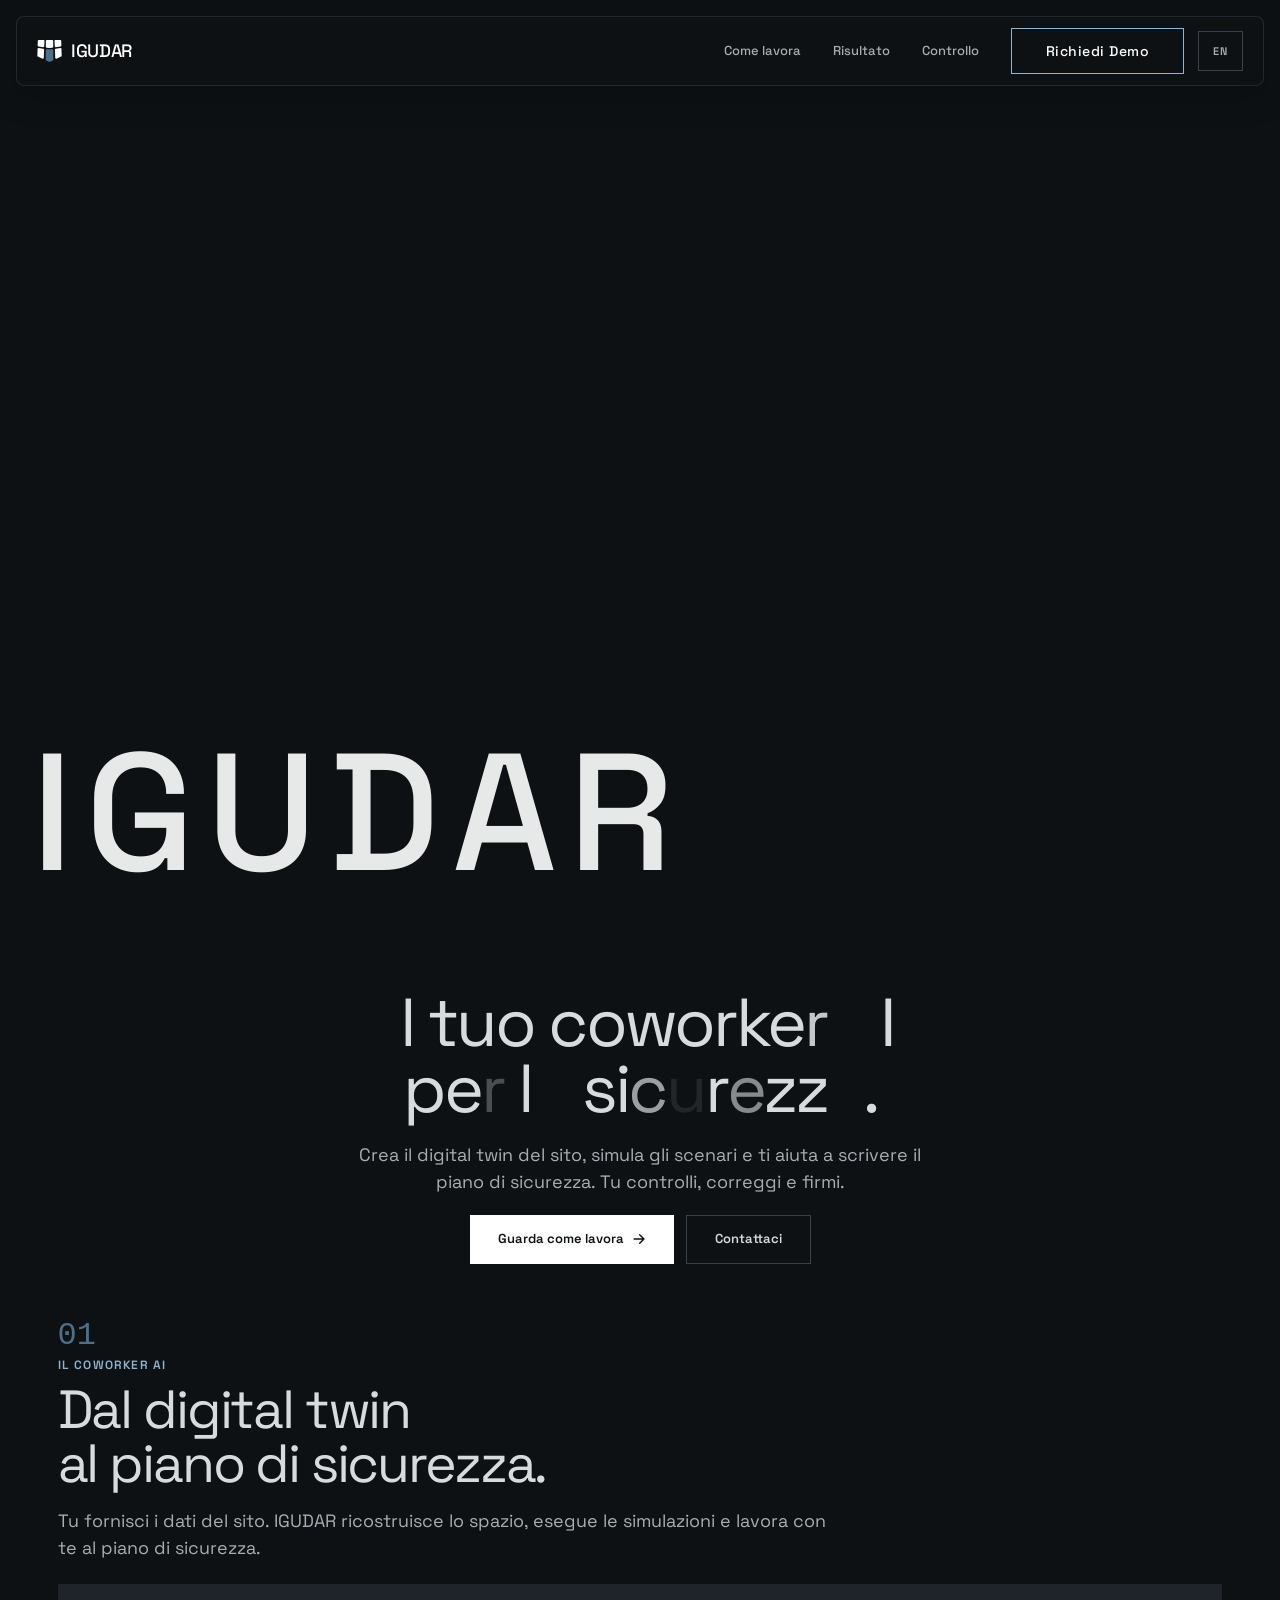
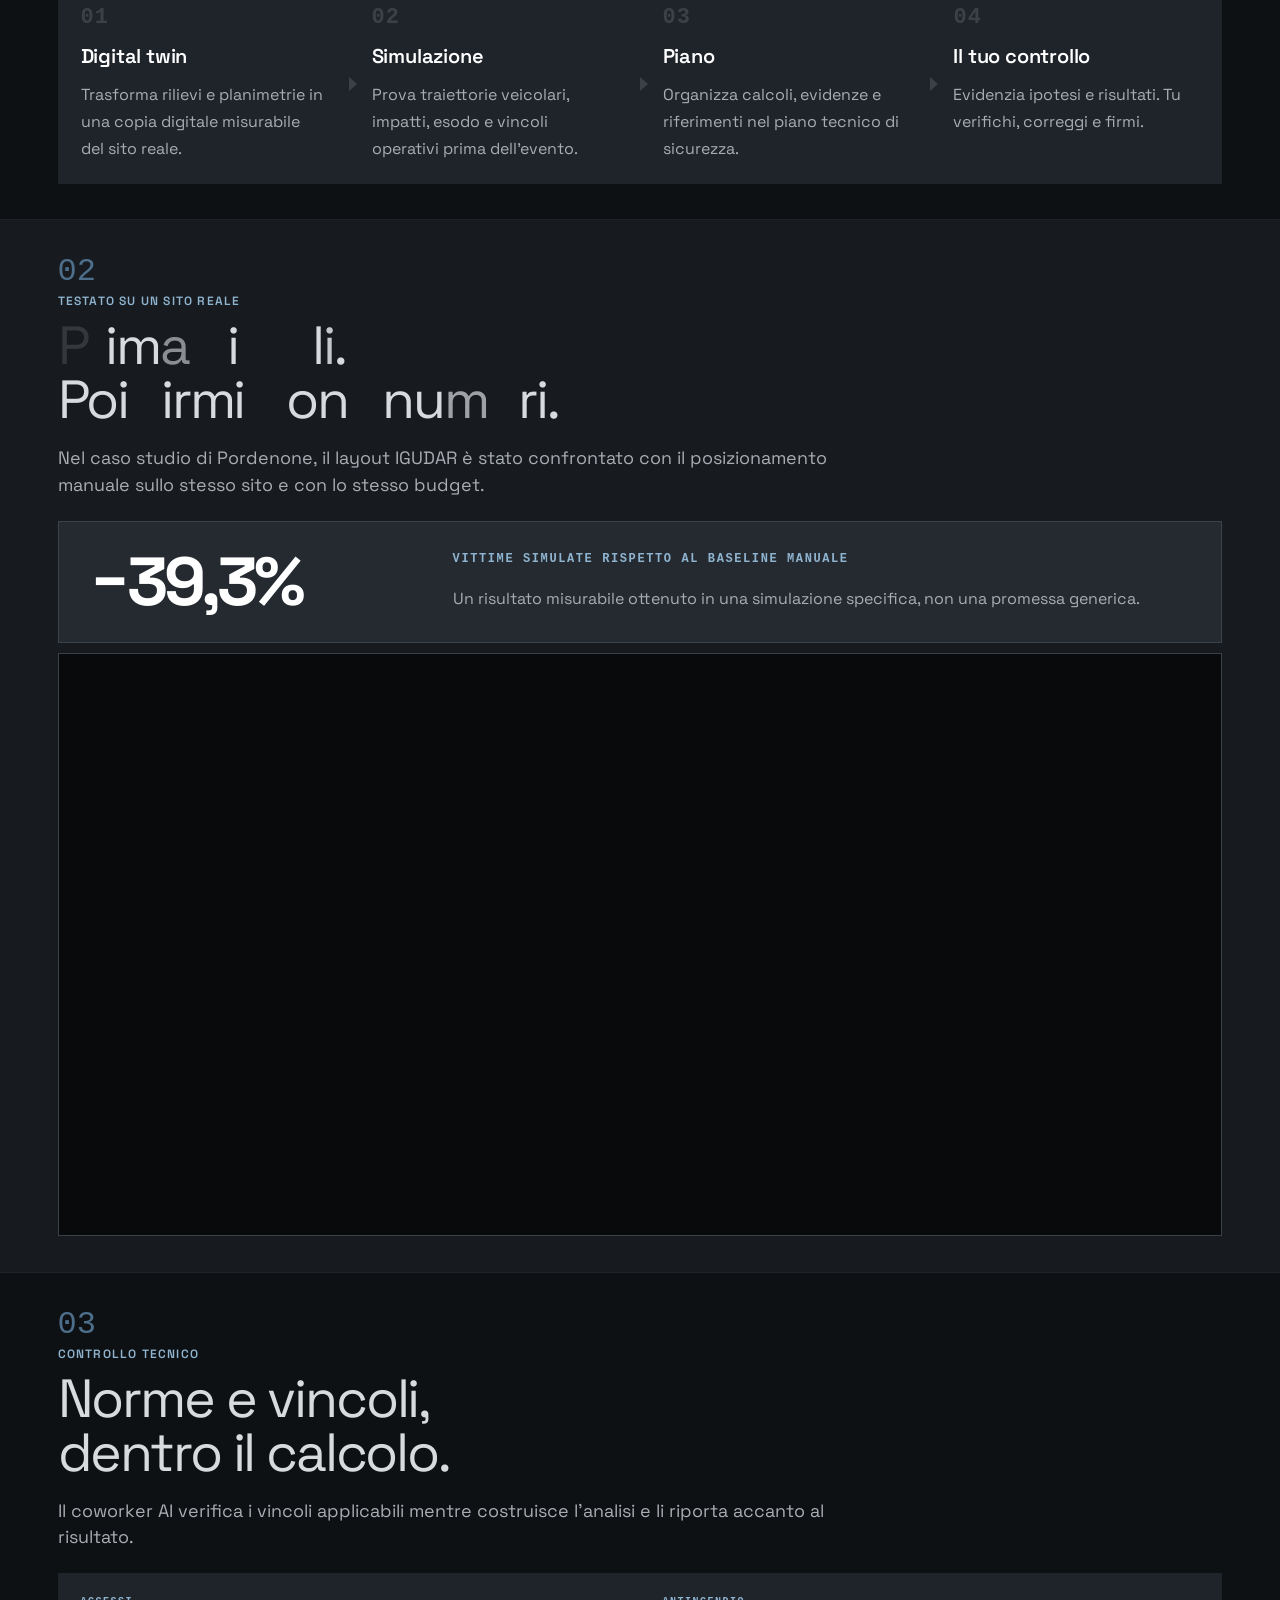
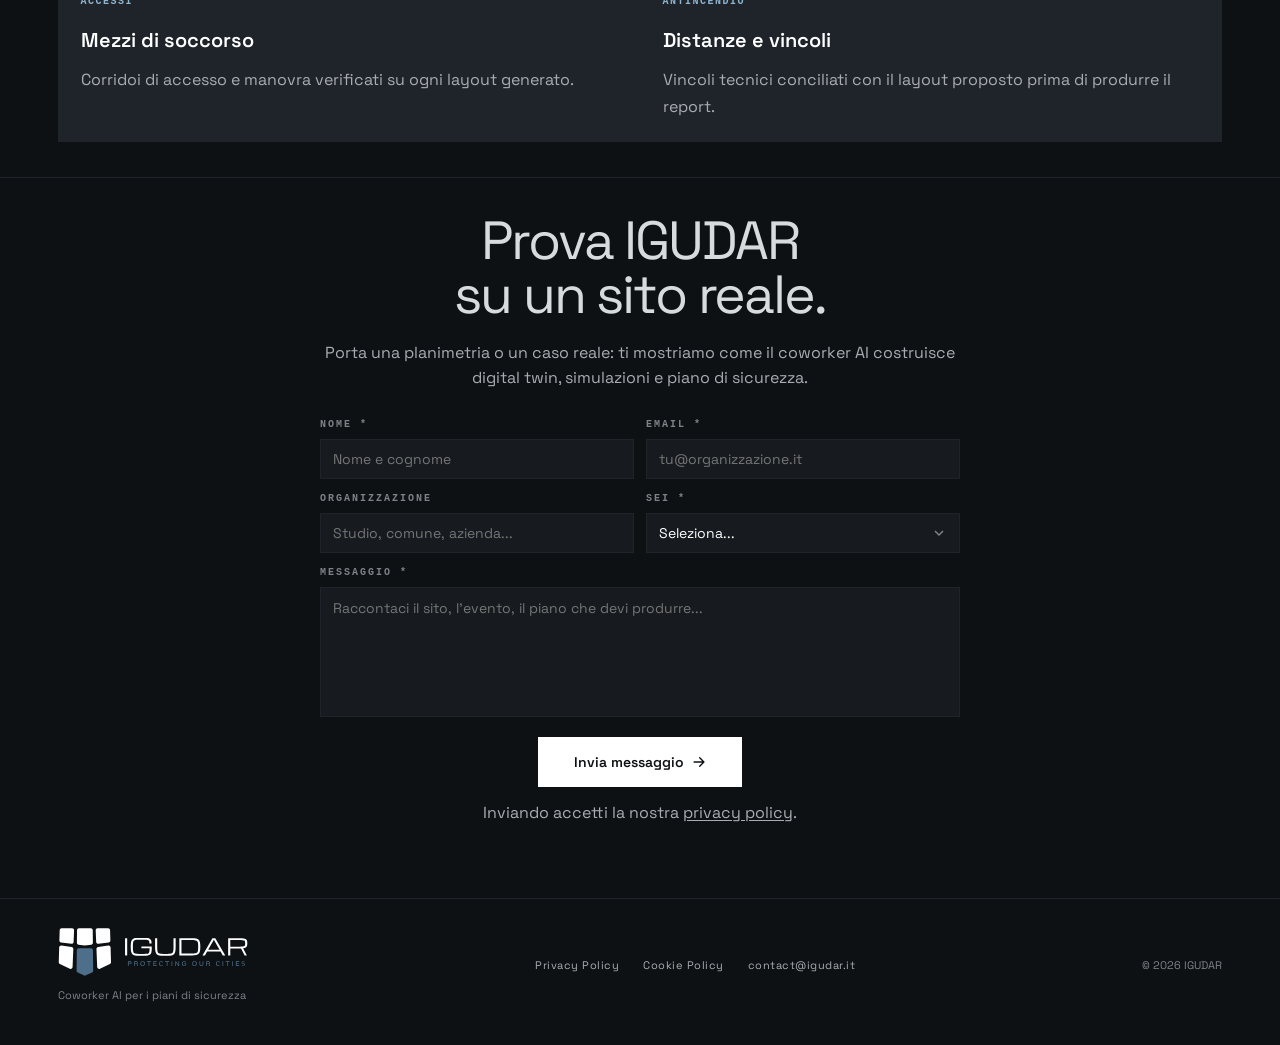
==== index.html @ 6dc34b46 "first commit" ====
<!DOCTYPE html>
<html lang="it">

<head>
    <meta name="google-site-verification" content="nN8p-gAMRYsLFjr36QF_onqo87UpX6CJcv8KYTWXtKY" />
    <meta charset="UTF-8">
    <meta name="viewport" content="width=device-width, initial-scale=1.0">
    <title>IGUDAR | Coworker AI per i piani di sicurezza</title>
    <meta name="description"
        content="IGUDAR crea il digital twin del sito, simula gli scenari e ti aiuta a scrivere il piano di sicurezza. Tu controlli e firmi.">
    <meta name="robots" content="index, follow, max-image-preview:large, max-snippet:-1, max-video-preview:-1">
    <meta name="theme-color" content="#0E1114">
    <meta name="color-scheme" content="dark">
    <link rel="canonical" href="https://igudar.it/">

    <link rel="icon" href="assets/favicon.svg" type="image/svg+xml">
    <link rel="icon" href="assets/logo-search.png" type="image/png" sizes="512x512">
    <link rel="apple-touch-icon" href="assets/logo-search.png">
    <link rel="manifest" href="site.webmanifest">

    <!-- Open Graph / social preview -->
    <meta property="og:type" content="website">
    <meta property="og:site_name" content="IGUDAR">
    <meta property="og:title" content="IGUDAR — Il coworker AI per la sicurezza">
    <meta property="og:description"
        content="Crea il digital twin del sito, simula gli scenari e ti aiuta a scrivere il piano di sicurezza.">
    <meta property="og:url" content="https://igudar.it/">
    <meta property="og:image" content="https://igudar.it/assets/og-cover.png">
    <meta property="og:image:width" content="1200">
    <meta property="og:image:height" content="630">
    <meta property="og:image:alt" content="IGUDAR — Coworker AI per i piani di sicurezza">
    <meta property="og:locale" content="it_IT">
    <meta name="twitter:card" content="summary_large_image">
    <meta name="twitter:title" content="IGUDAR — Il coworker AI per la sicurezza">
    <meta name="twitter:description"
        content="Crea il digital twin del sito, simula gli scenari e ti aiuta a scrivere il piano di sicurezza.">
    <meta name="twitter:image" content="https://igudar.it/assets/og-cover.png">
    <link rel="preconnect" href="https://fonts.googleapis.com">
    <link rel="preconnect" href="https://fonts.gstatic.com" crossorigin>
    <link href="https://fonts.googleapis.com/css2?family=Space+Grotesk:wght@300;400;500;600;700&display=swap"
        rel="stylesheet">
    <link rel="stylesheet" href="style.css">

    <script type="application/ld+json">
    {
      "@context": "https://schema.org",
      "@graph": [
        {
          "@type": "WebSite",
          "@id": "https://igudar.it/#website",
          "url": "https://igudar.it/",
          "name": "IGUDAR",
          "alternateName": "IGUDAR AI Coworker",
          "inLanguage": "it-IT",
          "publisher": {"@id": "https://igudar.it/#organization"}
        },
        {
          "@type": "Organization",
          "@id": "https://igudar.it/#organization",
          "name": "IGUDAR",
          "url": "https://igudar.it/",
          "email": "contact@igudar.it",
          "description": "Coworker AI per creare digital twin, simulazioni e piani di sicurezza.",
          "logo": {
            "@type": "ImageObject",
            "url": "https://igudar.it/assets/logo-search.png",
            "width": 512,
            "height": 512
          },
          "image": "https://igudar.it/assets/og-cover.png",
          "areaServed": {"@type": "Country", "name": "Italy"}
        },
        {
          "@type": ["SoftwareApplication", "Product"],
          "@id": "https://igudar.it/#platform",
          "name": "IGUDAR",
          "applicationCategory": "SecurityApplication",
          "operatingSystem": "Web",
          "url": "https://igudar.it/#platform",
          "description": "Coworker AI che crea il digital twin, simula gli scenari e supporta la redazione del piano di sicurezza.",
          "brand": {"@id": "https://igudar.it/#organization"}
        }
      ]
    }
    </script>

    <!-- Avacy Cookie Consent -->
    <script id='oil-configuration' type='application/configuration'
        data-remote-config='https://igudar.avacy-cdn.com/config/igudar/4125e2e5-4762-4b36-a372-154ff3115007/banner.json'></script>
    <script src='https://igudar.avacy-cdn.com/current/dist/oilstub.min.js'></script>
    <script src='https://igudar.avacy-cdn.com/current/dist/oil.min.js'></script>
</head>

<body>

    <!-- INTRO + HERO -->
    <div class="opening-sequence">
        <!-- VIDEO ENTRY -->
        <section class="intro-section" id="introSection">
            <video class="intro-video" autoplay muted loop playsinline preload="auto"
                aria-label="Visualizzazione IGUDAR in movimento">
                <source src="assets/IGUDAR_VIDEO.mp4" type="video/mp4">
            </video>
            <div class="intro-video-shade" aria-hidden="true"></div>

            <div class="intro-inner">
                <img class="intro-mark" src="assets/igudar-mark.svg" alt="" width="424" height="394" aria-hidden="true">
                <div class="intro-title" id="introTitle" aria-label="IGUDAR"></div>
                <div class="intro-divider" id="introDivider"></div>
            </div>
        </section>

        <!-- NAV -->
        <nav class="nav">
            <div class="nav-inner">
                <a class="nav-logo" href="#" aria-label="IGUDAR">
                    <img class="nav-mark" src="assets/igudar-mark.svg" alt="" width="424" height="394"
                        aria-hidden="true">
                    <span class="logo-text">IGUDAR</span>
                </a>
                <div class="nav-links">
                    <a href="#platform" data-en="How it works" data-it="Come lavora">Come lavora</a>
                    <a href="#method" data-en="Result" data-it="Risultato">Risultato</a>
                    <a href="#compliance" data-en="Control" data-it="Controllo">Controllo</a>
                    <a href="#contact" class="nav-cta" data-en="Request Demo" data-it="Richiedi Demo">Richiedi Demo</a>
                </div>
                <a href="#contact" class="nav-mobile-cta" data-en="Get Started" data-it="Richiedi Demo">Richiedi Demo</a>
                <button class="lang-btn" id="langToggle">EN</button>
            </div>
        </nav>

        <!-- SECOND VIEWPORT -->
        <section class="hero">
            <div class="hero-content">
                <h1 class="flicker-text" data-en="Your AI coworker<br>for safety."
                    data-it="Il tuo coworker AI<br>per la sicurezza.">Il tuo coworker AI<br>per la sicurezza.</h1>
                <p class="hero-sub"
                    data-en="It builds the site's digital twin, simulates scenarios and helps you write the safety plan. You review, correct and sign."
                    data-it="Crea il digital twin del sito, simula gli scenari e ti aiuta a scrivere il piano di sicurezza. Tu controlli, correggi e firmi.">
                    Crea il digital twin del sito, simula gli scenari e ti aiuta a scrivere il piano di sicurezza. Tu
                    controlli, correggi e firmi.</p>
                <div class="hero-actions">
                    <a href="#platform" class="btn-primary">
                        <span data-en="See how it works" data-it="Guarda come lavora">Guarda come lavora</span>
                        <svg viewBox="0 0 20 20" fill="currentColor" width="14" height="14">
                            <path
                                d="M10.293 3.293a1 1 0 011.414 0l6 6a1 1 0 010 1.414l-6 6a1 1 0 01-1.414-1.414L14.586 11H3a1 1 0 110-2h11.586l-4.293-4.293a1 1 0 010-1.414z" />
                        </svg>
                    </a>
                    <a href="#contact" class="btn-ghost" data-en="Contact us" data-it="Contattaci">Contattaci</a>
                </div>
            </div>
        </section>
    </div>

    <!-- 01 — AI COWORKER -->
    <section class="section" id="platform">
        <div class="container">
            <div class="section-num reveal">01</div>
            <p class="section-tag reveal" data-en="THE AI COWORKER" data-it="IL COWORKER AI">IL COWORKER AI</p>
            <h2 class="reveal" data-en="From digital twin<br>to safety plan."
                data-it="Dal digital twin<br>al piano di sicurezza.">Dal digital twin<br>al piano di sicurezza.</h2>
            <p class="lead reveal"
                data-en="You provide the site data. IGUDAR reconstructs the space, runs the simulations and works with you on the safety plan."
                data-it="Tu fornisci i dati del sito. IGUDAR ricostruisce lo spazio, esegue le simulazioni e lavora con te al piano di sicurezza.">
                Tu fornisci i dati del sito. IGUDAR ricostruisce lo spazio, esegue le simulazioni e lavora con te al
                piano di sicurezza.</p>

            <div class="pipeline coworker-flow reveal">
                <div class="pipe-step">
                    <div class="pipe-num">01</div>
                    <h3>Digital twin</h3>
                    <p data-en="Turns surveys and plans into a measurable digital copy of the real site."
                        data-it="Trasforma rilievi e planimetrie in una copia digitale misurabile del sito reale.">
                        Trasforma rilievi e planimetrie in una copia digitale misurabile del sito reale.</p>
                </div>
                <div class="pipe-step">
                    <div class="pipe-num">02</div>
                    <h3 data-en="Simulation" data-it="Simulazione">Simulazione</h3>
                    <p data-en="Tests vehicle paths, impacts, egress and operational constraints before the event."
                        data-it="Prova traiettorie veicolari, impatti, esodo e vincoli operativi prima dell'evento.">
                        Prova traiettorie veicolari, impatti, esodo e vincoli operativi prima dell'evento.</p>
                </div>
                <div class="pipe-step">
                    <div class="pipe-num">03</div>
                    <h3 data-en="Plan" data-it="Piano">Piano</h3>
                    <p data-en="Organises calculations, evidence and references into the technical safety plan."
                        data-it="Organizza calcoli, evidenze e riferimenti nel piano tecnico di sicurezza.">
                        Organizza calcoli, evidenze e riferimenti nel piano tecnico di sicurezza.</p>
                </div>
                <div class="pipe-step">
                    <div class="pipe-num">04</div>
                    <h3 data-en="Your control" data-it="Il tuo controllo">Il tuo controllo</h3>
                    <p data-en="Highlights assumptions and results. You review, correct and sign."
                        data-it="Evidenzia ipotesi e risultati. Tu verifichi, correggi e firmi.">
                        Evidenzia ipotesi e risultati. Tu verifichi, correggi e firmi.</p>
                </div>
            </div>
        </div>
    </section>

    <!-- 02 — VALIDATION -->
    <section class="section section-alt" id="method">
        <div class="container compact-proof">
            <div class="section-num reveal">02</div>
            <p class="section-tag reveal" data-en="TESTED ON A REAL SITE" data-it="TESTATO SU UN SITO REALE">TESTATO SU UN SITO REALE</p>
            <h2 class="reveal flicker-text" data-en="Simulate first.<br>Sign with the numbers."
                data-it="Prima simuli.<br>Poi firmi con i numeri.">Prima simuli.<br>Poi firmi con i numeri.</h2>
            <p class="lead reveal"
                data-en="On the Pordenone case study, IGUDAR's layout was compared with manual placement using the same site and budget."
                data-it="Nel caso studio di Pordenone, il layout IGUDAR è stato confrontato con il posizionamento manuale sullo stesso sito e con lo stesso budget.">
                Nel caso studio di Pordenone, il layout IGUDAR è stato confrontato con il posizionamento manuale sullo
                stesso sito e con lo stesso budget.</p>

            <div class="result-banner reveal">
                <div class="rb-num" data-en="&minus;39.3%" data-it="&minus;39,3%">&minus;39,3%</div>
                <div class="rb-body">
                    <div class="rb-title" data-en="simulated casualties vs manual baseline"
                        data-it="vittime simulate rispetto al baseline manuale">vittime simulate rispetto al baseline manuale</div>
                    <p data-en="A measurable result from a specific simulation, not a generic promise."
                        data-it="Un risultato misurabile ottenuto in una simulazione specifica, non una promessa generica.">
                        Un risultato misurabile ottenuto in una simulazione specifica, non una promessa generica.</p>
                </div>
            </div>
            <figure class="validation-video reveal" aria-label="Simulazione 3D IGUDAR">
                <video autoplay muted loop playsinline preload="metadata"
                    aria-label="Simulazione tridimensionale realizzata con IGUDAR">
                    <source src="assets/IGUDAR_3D.m4v" type="video/mp4">
                </video>
                <button class="validation-expand" type="button" aria-label="Apri il video a schermo intero">
                    <span data-en="Fullscreen" data-it="Schermo intero">Schermo intero</span>
                    <svg viewBox="0 0 20 20" fill="none" stroke="currentColor" stroke-width="1.5" aria-hidden="true">
                        <path d="M7 3H3v4M13 3h4v4M7 17H3v-4M13 17h4v-4" />
                    </svg>
                </button>
            </figure>
        </div>
    </section>

    <!-- 03 — COMPLIANCE -->
    <section class="section" id="compliance">
        <div class="container">
            <div class="section-num reveal">03</div>
            <p class="section-tag reveal" data-en="TECHNICAL CONTROL" data-it="CONTROLLO TECNICO">CONTROLLO TECNICO</p>
            <h2 class="reveal" data-en="Rules and constraints,<br>inside the calculation."
                data-it="Norme e vincoli,<br>dentro il calcolo.">Norme e vincoli,<br>dentro il calcolo.</h2>
            <p class="lead reveal"
                data-en="The AI coworker checks the applicable constraints while it builds the analysis, and reports them next to the result."
                data-it="Il coworker AI verifica i vincoli applicabili mentre costruisce l'analisi e li riporta accanto al risultato.">
                Il coworker AI verifica i vincoli applicabili mentre costruisce l'analisi e li riporta accanto al
                risultato.</p>

            <div class="norm-grid reveal">
                <div class="norm">
                    <div class="norm-tag" data-en="ACCESS" data-it="ACCESSI">ACCESSI</div>
                    <h4 data-en="Emergency vehicles" data-it="Mezzi di soccorso">Mezzi di soccorso</h4>
                    <p data-en="Access and manoeuvring corridors checked on every generated layout."
                        data-it="Corridoi di accesso e manovra verificati su ogni layout generato.">
                        Corridoi di accesso e manovra verificati su ogni layout generato.</p>
                </div>
                <div class="norm">
                    <div class="norm-tag" data-en="FIRE" data-it="ANTINCENDIO">ANTINCENDIO</div>
                    <h4 data-en="Distances and constraints" data-it="Distanze e vincoli">Distanze e vincoli</h4>
                    <p data-en="Technical constraints reconciled with the proposed layout before the report is produced."
                        data-it="Vincoli tecnici conciliati con il layout proposto prima di produrre il report.">
                        Vincoli tecnici conciliati con il layout proposto prima di produrre il report.</p>
                </div>
            </div>
        </div>
    </section>

    <!-- CTA -->
    <section class="section cta" id="contact">
        <div class="container cta-content">
            <h2 class="reveal" data-en="Try IGUDAR<br>on a real site."
                data-it="Prova IGUDAR<br>su un sito reale.">Prova IGUDAR<br>su un sito reale.</h2>
            <p class="reveal reveal-delay-1"
                data-en="Bring us a plan or a real case: we'll show you how the AI coworker builds the digital twin, simulations and safety plan."
                data-it="Porta una planimetria o un caso reale: ti mostriamo come il coworker AI costruisce digital twin, simulazioni e piano di sicurezza.">
                Porta una planimetria o un caso reale: ti mostriamo come il coworker AI costruisce digital twin,
                simulazioni e piano di sicurezza.</p>

            <form class="contact-form reveal reveal-delay-2" id="contactForm" novalidate>
                <div class="cf-row">
                    <label class="cf-field">
                        <span class="cf-label" data-en="Name *" data-it="Nome *">Nome *</span>
                        <input type="text" name="name" required maxlength="80" autocomplete="name"
                            data-en-placeholder="Your full name" data-it-placeholder="Nome e cognome"
                            placeholder="Nome e cognome">
                    </label>
                    <label class="cf-field">
                        <span class="cf-label" data-en="Email *" data-it="Email *">Email *</span>
                        <input type="email" name="email" required maxlength="120" autocomplete="email"
                            data-en-placeholder="you@organization.com" data-it-placeholder="tu@organizzazione.it"
                            placeholder="tu@organizzazione.it">
                    </label>
                </div>
                <div class="cf-row">
                    <label class="cf-field">
                        <span class="cf-label" data-en="Organization" data-it="Organizzazione">Organizzazione</span>
                        <input type="text" name="organization" maxlength="120" autocomplete="organization"
                            data-en-placeholder="Practice, municipality, company..."
                            data-it-placeholder="Studio, comune, azienda..." placeholder="Studio, comune, azienda...">
                    </label>
                    <label class="cf-field">
                        <span class="cf-label" data-en="You are *" data-it="Sei *">Sei *</span>
                        <select name="role" required>
                            <option value="" data-en="Select..." data-it="Seleziona...">Seleziona...</option>
                            <option value="practice" data-en="Safety professional"
                                data-it="Professionista della sicurezza">Professionista della sicurezza</option>
                            <option value="event" data-en="Event organizer" data-it="Organizzatore eventi">Organizzatore
                                eventi</option>
                            <option value="municipality" data-en="Municipality / Public Administration"
                                data-it="Comune / Pubblica Amministrazione">Comune / Pubblica Amministrazione</option>
                            <option value="other" data-en="Other" data-it="Altro">Altro</option>
                        </select>
                    </label>
                </div>
                <label class="cf-field">
                    <span class="cf-label" data-en="Message *" data-it="Messaggio *">Messaggio *</span>
                    <textarea name="message" required maxlength="2000" rows="5"
                        data-en-placeholder="Tell us about the site, the event, the plan you have to produce..."
                        data-it-placeholder="Raccontaci il sito, l'evento, il piano che devi produrre..."
                        placeholder="Raccontaci il sito, l'evento, il piano che devi produrre..."></textarea>
                </label>

                <!-- honeypot anti-spam -->
                <input type="text" name="_honey" class="cf-honey" tabindex="-1" autocomplete="off" aria-hidden="true">
                <input type="hidden" name="_subject" value="Nuovo contatto da igudar.it">
                <input type="hidden" name="_captcha" value="false">
                <input type="hidden" name="_template" value="table">

                <div class="cf-actions">
                    <button type="submit" class="btn-primary btn-lg" id="cfSubmit">
                        <span class="cf-btn-label" data-en="Send message" data-it="Invia messaggio">Invia
                            messaggio</span>
                        <span class="cf-btn-spinner" aria-hidden="true"></span>
                        <svg class="cf-btn-arrow" viewBox="0 0 20 20" fill="currentColor" width="14" height="14">
                            <path
                                d="M10.293 3.293a1 1 0 011.414 0l6 6a1 1 0 010 1.414l-6 6a1 1 0 01-1.414-1.414L14.586 11H3a1 1 0 110-2h11.586l-4.293-4.293a1 1 0 010-1.414z" />
                        </svg>
                    </button>
                    <p class="cf-privacy"
                        data-en="By sending you accept our <a href='privacy-policy.html'>privacy policy</a>."
                        data-it="Inviando accetti la nostra <a href='privacy-policy.html'>privacy policy</a>.">Inviando
                        accetti la nostra <a href='privacy-policy.html'>privacy policy</a>.</p>
                </div>

                <div class="cf-feedback cf-success" id="cfSuccess" role="status" aria-live="polite" hidden>
                    <strong data-en="Message sent." data-it="Messaggio inviato.">Messaggio inviato.</strong>
                    <span data-en="We'll get back to you within 48 hours." data-it="Ti rispondiamo entro 48 ore.">Ti
                        rispondiamo entro 48 ore.</span>
                </div>
                <div class="cf-feedback cf-error" id="cfError" role="alert" aria-live="assertive" hidden>
                    <strong data-en="Something went wrong." data-it="Qualcosa è andato storto.">Qualcosa è andato
                        storto.</strong>
                    <span data-en="Try again, or write to contact@igudar.it."
                        data-it="Riprova, o scrivici a contact@igudar.it.">Riprova, o scrivici a
                        contact@igudar.it.</span>
                </div>
            </form>
        </div>
    </section>

    <!-- FOOTER -->
    <footer class="footer">
        <div class="container footer-inner">
            <div class="footer-brand">
                <img class="footer-logo-img" src="assets/igudar-logo.svg" alt="IGUDAR — Protecting our cities"
                    loading="lazy">
                <div class="footer-sub" data-en="AI coworker for safety plans"
                    data-it="Coworker AI per i piani di sicurezza">Coworker AI per i piani di sicurezza</div>
            </div>
            <div class="footer-links">
                <a href="privacy-policy.html" data-en="Privacy Policy" data-it="Privacy Policy">Privacy Policy</a>
                <a href="cookie-policy.html" data-en="Cookie Policy" data-it="Cookie Policy">Cookie Policy</a>
                <a href="mailto:contact@igudar.it">contact@igudar.it</a>
            </div>
            <div class="footer-copy">&copy; 2026 IGUDAR</div>
        </div>
    </footer>

    <!-- STICKY CTA — desktop floating chip + mobile bottom bar -->
    <a href="#contact" class="sticky-cta" id="stickyCta" aria-label="Richiedi Demo">
        <span class="sticky-cta-text" data-en="Request a Demo" data-it="Richiedi una Demo">Richiedi una Demo</span>
        <svg class="sticky-cta-arrow" viewBox="0 0 20 20" fill="currentColor" width="14" height="14">
            <path
                d="M10.293 3.293a1 1 0 011.414 0l6 6a1 1 0 010 1.414l-6 6a1 1 0 01-1.414-1.414L14.586 11H3a1 1 0 110-2h11.586l-4.293-4.293a1 1 0 010-1.414z" />
        </svg>
    </a>

    <script>
        (function () {
            // ============================================================
            // LANGUAGE — apply Italian as default on load
            // ============================================================
            var lang = 'it';
            var btn = document.getElementById('langToggle');

            function applyLang(targetLang) {
                document.querySelectorAll('[data-' + targetLang + ']').forEach(function (el) {
                    var val = el.getAttribute('data-' + targetLang);
                    if (el.tagName === 'OPTION') {
                        el.textContent = val;
                    } else if (el.classList.contains('flicker-text') && el.dataset.flickered) {
                        el.innerHTML = val;
                        el.dataset.flickered = '';
                        el.classList.remove('flicker-ready');
                        splitAndFlicker(el);
                    } else {
                        el.innerHTML = val;
                        // Count-up figures are formatted per locale (80.000 vs
                        // 80,000). Re-seed the animation source so a language
                        // switch before the element scrolls into view doesn't
                        // leave it counting up to the other locale's format.
                        if (el.hasAttribute('data-original-text')) {
                            var numNode = findFirstNumberNode(el);
                            if (numNode) {
                                el.dataset.originalText = numNode.textContent;
                                if (!el.dataset.counted) zeroOut(el);
                            }
                        }
                    }
                });
                // placeholders (input/textarea)
                document.querySelectorAll('[data-' + targetLang + '-placeholder]').forEach(function (el) {
                    el.placeholder = el.getAttribute('data-' + targetLang + '-placeholder');
                });
            }

            // Apply initial Italian translation before any other code runs
            applyLang('it');
            document.documentElement.lang = 'it';

            // ============================================================
            // INTRO — random flicker character reveal
            // ============================================================
            var titleEl = document.getElementById('introTitle');
            var dividerEl = document.getElementById('introDivider');
            var markEl = document.querySelector('.intro-mark');
            var introVideo = document.querySelector('.intro-video');
            var letters = 'IGUDAR'.split('');

            // Keep the opening black until the video has a real frame ready.
            // This avoids flashing a static demo image before playback starts.
            if (introVideo) {
                introVideo.muted = true;
                var revealVideo = function () { introVideo.classList.add('is-ready'); };
                if (introVideo.readyState >= 2) revealVideo();
                else introVideo.addEventListener('loadeddata', revealVideo, { once: true });
                var playback = introVideo.play();
                if (playback && typeof playback.catch === 'function') playback.catch(function () {});
            }

            // Mobile validation video: show a useful crop inline and let the
            // user open the complete ultrawide frame at full screen.
            var validationVideo = document.querySelector('.validation-video video');
            var validationExpand = document.querySelector('.validation-expand');
            if (validationVideo && validationExpand) {
                validationExpand.addEventListener('click', function () {
                    if (validationVideo.requestFullscreen) {
                        validationVideo.requestFullscreen().catch(function () {});
                    } else if (validationVideo.webkitEnterFullscreen) {
                        validationVideo.webkitEnterFullscreen();
                    }
                });
            }

            letters.forEach(function (ch) {
                var span = document.createElement('span');
                span.className = 'char';
                span.textContent = ch;
                titleEl.appendChild(span);
            });

            var chars = titleEl.querySelectorAll('.char');

            var indices = [];
            for (var i = 0; i < chars.length; i++) indices.push(i);
            for (var i = indices.length - 1; i > 0; i--) {
                var j = Math.floor(Math.random() * (i + 1));
                var tmp = indices[i]; indices[i] = indices[j]; indices[j] = tmp;
            }

            function flickerIn(el) {
                var steps = [0, 0.7, 0.1, 0.9, 0.15, 1, 0.3, 1, 0.6, 1];
                var stepMs = 30;
                var idx = 0;
                function tick() {
                    if (idx < steps.length) {
                        el.style.opacity = steps[idx];
                        idx++;
                        setTimeout(tick, stepMs);
                    } else {
                        el.style.opacity = 1;
                    }
                }
                tick();
            }

            var stagger = 80;
            var startDelay = 500;

            setTimeout(function () {
                if (markEl) markEl.classList.add('show');

                indices.forEach(function (charIdx, seqIdx) {
                    setTimeout(function () {
                        flickerIn(chars[charIdx]);
                    }, seqIdx * stagger);
                });

                var afterChars = indices.length * stagger + 300;

                setTimeout(function () { dividerEl.classList.add('show'); }, afterChars);
            }, startDelay);

            // ============================================================
            // FLICKER TEXT — scroll-triggered reveal
            // ============================================================
            function flickerChar(el) {
                var steps = [0, 0.7, 0.1, 0.9, 0.15, 1, 0.3, 1, 0.6, 1];
                var ms = 28;
                var i = 0;
                function tick() {
                    if (i < steps.length) {
                        el.style.opacity = steps[i];
                        i++;
                        setTimeout(tick, ms);
                    } else {
                        el.style.opacity = 1;
                    }
                }
                tick();
            }

            function splitAndFlicker(el) {
                if (el.dataset.flickered) return;
                el.dataset.flickered = '1';

                var html = el.innerHTML;
                var fragments = [];
                var parts = html.split(/<br\s*\/?>/gi);
                parts.forEach(function (part, pi) {
                    var temp = document.createElement('span');
                    temp.innerHTML = part;
                    var text = temp.textContent || temp.innerText || '';

                    for (var c = 0; c < text.length; c++) {
                        if (text[c] === ' ') {
                            var sp = document.createElement('span');
                            sp.className = 'ft-space';
                            sp.innerHTML = ' ';
                            fragments.push(sp);
                        } else {
                            var span = document.createElement('span');
                            span.className = 'ft-char';
                            span.textContent = text[c];
                            fragments.push(span);
                        }
                    }
                    if (pi < parts.length - 1) {
                        var br = document.createElement('br');
                        fragments.push(br);
                    }
                });

                el.innerHTML = '';
                fragments.forEach(function (f) { el.appendChild(f); });
                el.classList.add('flicker-ready');

                var charSpans = el.querySelectorAll('.ft-char');
                var indices = [];
                for (var i = 0; i < charSpans.length; i++) indices.push(i);
                for (var i = indices.length - 1; i > 0; i--) {
                    var j = Math.floor(Math.random() * (i + 1));
                    var tmp = indices[i]; indices[i] = indices[j]; indices[j] = tmp;
                }

                var stagger = Math.max(20, Math.min(50, 1200 / charSpans.length));
                indices.forEach(function (idx, seq) {
                    setTimeout(function () {
                        flickerChar(charSpans[idx]);
                    }, seq * stagger);
                });
            }

            var flickerObserver = new IntersectionObserver(function (entries) {
                entries.forEach(function (entry) {
                    if (entry.isIntersecting) {
                        splitAndFlicker(entry.target);
                        flickerObserver.unobserve(entry.target);
                    }
                });
            }, { threshold: 0.15 });

            document.querySelectorAll('.flicker-text').forEach(function (el) {
                flickerObserver.observe(el);
            });

            // ============================================================
            // LANGUAGE TOGGLE
            // ============================================================
            btn.addEventListener('click', function () {
                lang = lang === 'en' ? 'it' : 'en';
                btn.textContent = lang === 'en' ? 'IT' : 'EN';
                document.documentElement.lang = lang;
                applyLang(lang);
            });

            // ============================================================
            // SCROLL REVEAL
            // ============================================================
            var observer = new IntersectionObserver(function (entries) {
                entries.forEach(function (entry) {
                    if (entry.isIntersecting) {
                        entry.target.classList.add('visible');
                    }
                });
            }, { threshold: 0.08, rootMargin: '0px 0px -40px 0px' });

            document.querySelectorAll('.reveal').forEach(function (el) {
                observer.observe(el);
            });

            // ============================================================
            // INTRO ↔ HERO TRANSITION
            // Fade intro content as the user scrolls so the sticky intro
            // dissolves into the hero rising up beneath it.
            // ============================================================
            var introInnerEl = document.querySelector('.intro-inner');
            var ticking = false;

            function updateIntroTransition() {
                if (!introInnerEl) { ticking = false; return; }
                var sy = window.scrollY || window.pageYOffset || 0;
                var vh = window.innerHeight;
                var p = Math.min(1, Math.max(0, sy / (vh * 0.65)));
                var eased = p * p * (3 - 2 * p); // smoothstep
                introInnerEl.style.opacity = String(1 - eased);
                introInnerEl.style.transform = 'translate3d(0,' + (-70 * eased) + 'px,0)';
                ticking = false;
            }

            window.addEventListener('scroll', function () {
                if (!ticking) {
                    window.requestAnimationFrame(updateIntroTransition);
                    ticking = true;
                }
            }, { passive: true });

            // ============================================================
            // COUNT-UP — numeric stats animate from 0 to their value
            // when they enter the viewport. Pre-zeroed at init so the
            // final value never flashes before the animation starts.
            // ============================================================
            function findFirstNumberNode(el) {
                for (var n = 0; n < el.childNodes.length; n++) {
                    var node = el.childNodes[n];
                    if (node.nodeType === 3 && /\d/.test(node.textContent)) return node;
                }
                return null;
            }

            // Locale-agnostic: "80.000" and "80,000" are both grouped
            // thousands, "39,3" and "39.3" are both one decimal. Whichever
            // separator the text uses is the one we render back.
            function parseCount(text) {
                var match = text.match(/^([^\d]*)([\d.,]+)([\s\S]*)$/);
                if (!match) return null;
                var raw = match[2];
                var base = { prefix: match[1], suffix: match[3] };

                if (/^\d{1,3}([.,]\d{3})+$/.test(raw)) {
                    base.target = parseFloat(raw.replace(/[.,]/g, ''));
                    base.grouped = true;
                    base.groupMark = raw.indexOf('.') !== -1 ? '.' : ',';
                    base.hasDecimal = false;
                    base.decimals = 0;
                } else {
                    var parts = raw.match(/^(\d+)(?:([.,])(\d+))?$/);
                    if (!parts) return null;
                    base.target = parseFloat(parts[1] + (parts[2] ? '.' + parts[3] : ''));
                    base.grouped = false;
                    base.hasDecimal = !!parts[2];
                    base.decimalMark = parts[2] || '.';
                    base.decimals = parts[3] ? parts[3].length : 0;
                }
                return isFinite(base.target) ? base : null;
            }

            function formatCount(val, info) {
                if (info.hasDecimal) {
                    return val.toFixed(info.decimals).replace('.', info.decimalMark);
                }
                var out = Math.floor(val).toString();
                if (info.grouped) out = out.replace(/\B(?=(\d{3})+(?!\d))/g, info.groupMark);
                return out;
            }

            // Show "0" immediately so the real value never flashes before the
            // element scrolls into view and the animation takes over.
            function zeroOut(el) {
                var node = findFirstNumberNode(el);
                if (!node) return;
                var info = parseCount(el.dataset.originalText || node.textContent);
                if (!info) return;
                node.textContent = info.prefix + formatCount(0, info) + info.suffix;
            }

            function startCountUp(el) {
                if (el.dataset.counted) return;
                el.dataset.counted = '1';
                var node = findFirstNumberNode(el);
                if (!node) return;
                var original = el.dataset.originalText || node.textContent;
                var info = parseCount(original);
                if (!info) return;
                if (info.target === 0) {
                    node.textContent = original;
                    return;
                }

                var duration = info.target >= 50 ? 750 : 550;
                var start = null;

                function tick(ts) {
                    if (start === null) start = ts;
                    var elapsed = ts - start;
                    var progress = Math.min(1, elapsed / duration);
                    var val = info.target * progress;
                    node.textContent = info.prefix + formatCount(val, info) + info.suffix;
                    if (progress < 1) {
                        requestAnimationFrame(tick);
                    } else {
                        node.textContent = original;
                    }
                }
                requestAnimationFrame(tick);
            }

            var countObserver = new IntersectionObserver(function (entries) {
                entries.forEach(function (entry) {
                    if (entry.isIntersecting) {
                        startCountUp(entry.target);
                        countObserver.unobserve(entry.target);
                    }
                });
            }, { threshold: 0.45, rootMargin: '0px 0px -40px 0px' });

            document.querySelectorAll('.stat-num, .fs-num, .rb-num, .output-kpi-num').forEach(function (el) {
                var node = findFirstNumberNode(el);
                if (!node || !parseCount(node.textContent)) return;
                el.dataset.originalText = node.textContent;
                zeroOut(el);
                countObserver.observe(el);
            });

            // ============================================================
            // STICKY CTA — always visible
            // ============================================================
            document.body.classList.add('has-sticky-cta');

            // ============================================================
            // CONTACT FORM — AJAX submit via FormSubmit (no redirect)
            // ============================================================
            var form = document.getElementById('contactForm');
            if (form) {
                var successBox = document.getElementById('cfSuccess');
                var errorBox = document.getElementById('cfError');
                var submitBtn = document.getElementById('cfSubmit');
                var endpoint = 'https://formsubmit.co/ajax/contact@igudar.it';

                form.addEventListener('submit', function (ev) {
                    ev.preventDefault();
                    successBox.hidden = true;
                    errorBox.hidden = true;
                    form.classList.add('cf-submitted');

                    // honeypot — silent abort if filled
                    if (form.querySelector('input[name="_honey"]').value) {
                        return;
                    }

                    if (!form.checkValidity()) {
                        var firstInvalid = form.querySelector(':invalid');
                        if (firstInvalid && typeof firstInvalid.focus === 'function') firstInvalid.focus();
                        return;
                    }

                    form.classList.add('cf-loading');
                    submitBtn.disabled = true;

                    var data = {
                        name: form.name.value.trim(),
                        email: form.email.value.trim(),
                        organization: form.organization.value.trim(),
                        role: form.role.value,
                        message: form.message.value.trim(),
                        _subject: form.querySelector('[name="_subject"]').value,
                        _captcha: 'false',
                        _template: 'table'
                    };

                    fetch(endpoint, {
                        method: 'POST',
                        headers: { 'Content-Type': 'application/json', 'Accept': 'application/json' },
                        body: JSON.stringify(data)
                    }).then(function (res) {
                        if (!res.ok) throw new Error('http ' + res.status);
                        return res.json();
                    }).then(function (json) {
                        if (json && (json.success === 'true' || json.success === true)) {
                            form.classList.remove('cf-loading');
                            form.classList.add('cf-sent');
                            successBox.hidden = false;
                            form.reset();
                        } else {
                            throw new Error(json && json.message ? json.message : 'unknown');
                        }
                    }).catch(function () {
                        form.classList.remove('cf-loading');
                        submitBtn.disabled = false;
                        errorBox.hidden = false;
                    });
                });
            }
        })();
    </script>

</body>

</html>
---- style.css ----
/* ================================================================
   IGUDAR — sober, institutional dark theme

   Brand accent is taken straight from the logo: the highlighted
   granary cell, #4D6F8B. --brand-2 is the lighter tint used for
   text and small marks, where #4D6F8B alone lacks contrast on
   the near-black background.
   ================================================================ */
:root {
    --bg:         #0E1114;
    --bg-alt:     #171B1F;
    --bg-surface: #242A30;
    --border:     #3A4149;
    --border-dim: #1E242A;
    --text:       #ffffff;
    --text-2:     #D8DBDE;
    --text-3:     #A9ADB2;
    --text-4:     #7E8388;
    --white:      #ffffff;
    --brand:      #4D6F8B;
    --brand-2:    #8FB4D0;
    --brand-dim:  rgba(77, 111, 139, 0.14);
    --c-red:      #F25D5D;
    --c-amber:    #D9A441;
    --c-ok:       #5BA37E;
    --font: 'Space Grotesk', -apple-system, BlinkMacSystemFont, 'Segoe UI', sans-serif;
    --mono: 'SF Mono', 'Fira Code', 'Consolas', monospace;
}

* { margin: 0; padding: 0; box-sizing: border-box; }
html { scroll-behavior: smooth; }

body {
    font-family: var(--font);
    background: var(--bg);
    color: var(--text);
    line-height: 1.6;
    -webkit-font-smoothing: antialiased;
    overflow-x: hidden;
}

::selection {
    background: var(--white);
    color: var(--bg);
}

.container {
    max-width: 1200px;
    margin: 0 auto;
    padding: 0 48px;
}

/* ================================================================
   OPENING SEQUENCE — intro + hero unified via sticky overlap
   The intro pins to the top of the viewport while the hero
   scrolls up and over it. Backgrounds match so the transition
   feels like one continuous section instead of two.
   ================================================================ */
.opening-sequence {
    position: relative;
}

/* ================================================================
   INTRO SECTION — Palantir Gotham exact replica
   Sticky inside .opening-sequence so the IGUDAR splash stays
   pinned while the hero rises into view,
then releases when
   the hero has fully scrolled into place.
   ================================================================ */
.intro-section {
    min-height: 100vh;
    background: var(--bg);
    display: flex;
    align-items: center;
    justify-content: center;
    flex-direction: column;
    position: sticky;
    top: 0;
    z-index: 1;
    will-change: opacity, transform;
}

.intro-inner {
    display: flex;
    flex-direction: column;
    align-items: center;
    will-change: opacity, transform;
}

.intro-title {
    font-family: var(--font);
    font-size: 140px;
    font-weight: 700;
    letter-spacing: -0.015em;
    line-height: 1;
    color: var(--white);
    display: flex;
    white-space: nowrap;
}

.intro-title .char {
    opacity: 0;
    display: inline-block;
}

.intro-divider {
    width: 0;
    height: 1px;
    background: var(--text-4);
    margin-top: 28px;
    transition: width 0.6s cubic-bezier(0.16, 1, 0.3, 1);
}

.intro-divider.show { width: 80px; }

.intro-subtitle {
    font-size: 24px;
    font-weight: 400;
    color: var(--text-2);
    margin-top: 20px;
    opacity: 0;
    transition: opacity 0.6s ease;
    line-height: 1.3;
    text-align: center;
}

.intro-subtitle.show { opacity: 1; }

.intro-entering {
    font-family: var(--mono);
    font-size: 11px;
    letter-spacing: 4px;
    text-transform: uppercase;
    color: var(--text-4);
    margin-top: 48px;
    opacity: 0;
    transition: opacity 0.6s ease;
}

.intro-entering.show { opacity: 1; }

.intro-scroll {
    position: absolute;
    bottom: 40px;
    left: 50%;
    transform: translateX(-50%);
    display: flex;
    flex-direction: column;
    align-items: center;
    gap: 10px;
    font-family: var(--mono);
    font-size: 10px;
    letter-spacing: 2px;
    text-transform: uppercase;
    color: var(--text-4);
    opacity: 0;
    transition: opacity 0.6s ease;
}

.intro-scroll.show {
    opacity: 1;
    animation: scrollPulse 2s ease-in-out infinite;
}

@keyframes scrollPulse {
    0%, 100% { opacity: 0.5; }
    50% { opacity: 1; }
}

/* ================================================================
   FLICKER TEXT (Gotham-style on scroll)
   ================================================================ */
.flicker-text {
    visibility: hidden;
}

.flicker-text.flicker-ready {
    visibility: visible;
}

.flicker-text .ft-char {
    opacity: 0;
    display: inline;
}

.flicker-text .ft-space {
    display: inline;
    white-space: normal;
}

/* ================================================================
   SCROLL REVEAL
   ================================================================ */
.reveal {
    opacity: 0;
    transform: translateY(28px);
    transition: opacity 0.7s cubic-bezier(0.16, 1, 0.3, 1),
                transform 0.7s cubic-bezier(0.16, 1, 0.3, 1);
}

.reveal.visible {
    opacity: 1;
    transform: translateY(0);
}

.reveal-delay-1 { transition-delay: 0.1s; }
.reveal-delay-2 { transition-delay: 0.2s; }
.reveal-delay-3 { transition-delay: 0.3s; }
.reveal-delay-4 { transition-delay: 0.4s; }

/* ================================================================
   NAV
   ================================================================ */
.nav {
    position: fixed;
    top: 0;
    left: 0;
    right: 0;
    z-index: 1000;
    background: rgba(30, 33, 36, 0.92);
    backdrop-filter: blur(20px);
    -webkit-backdrop-filter: blur(20px);
    border-bottom: 1px solid var(--border-dim);
    height: 56px;
}

.nav-inner {
    max-width: 1200px;
    margin: 0 auto;
    padding: 0 48px;
    height: 100%;
    display: flex;
    align-items: center;
    justify-content: space-between;
}

.logo-text {
    font-size: 15px;
    font-weight: 700;
    letter-spacing: 5px;
}

.nav-links {
    display: flex;
    align-items: center;
    gap: 32px;
}

.nav-links a {
    color: var(--text-3);
    text-decoration: none;
    font-size: 13px;
    font-weight: 500;
    transition: color 0.15s;
}

.nav-links a:hover { color: var(--text); }

.nav-cta {
    border: 1px solid var(--text-2) !important;
    color: var(--text) !important;
    padding: 7px 20px;
    font-size: 12px !important;
    letter-spacing: 0.5px;
    transition: all 0.15s !important;
}

.nav-cta:hover {
    background: var(--white) !important;
    color: var(--bg) !important;
}

.lang-btn {
    background: none;
    border: 1px solid var(--border);
    color: var(--text-3);
    font-family: var(--font);
    font-size: 11px;
    font-weight: 600;
    letter-spacing: 1px;
    padding: 5px 12px;
    cursor: pointer;
    transition: all 0.15s;
}

.lang-btn:hover {
    border-color: var(--text-3);
    color: var(--text);
}

.nav-mobile-cta { display: none; }

/* ================================================================
   HERO
   ================================================================ */
.hero {
    min-height: 100vh;
    display: flex;
    align-items: center;
    justify-content: center;
    position: relative;
    overflow: hidden;
    z-index: 2;
    background: var(--bg);
}

.hero-bg {
    position: absolute;
    inset: 0;
    background-color: var(--bg);
    background-image:
        linear-gradient(rgba(255, 255, 255, 0.035) 1px, transparent 1px),
        linear-gradient(90deg, rgba(255, 255, 255, 0.035) 1px, transparent 1px),
        radial-gradient(circle at center, rgba(255, 255, 255, 0.06) 1px, transparent 1.5px);
    background-size: 96px 96px, 96px 96px, 24px 24px;
    background-position: 0 0, 0 0, 0 0;
}

.hero-bg::after {
    content: '';
    position: absolute;
    inset: 0;
    background:
        radial-gradient(ellipse at 50% 40%, transparent 0%, transparent 30%, var(--bg) 85%),
        linear-gradient(to bottom, var(--bg) 0%, transparent 14%, transparent 72%, var(--bg) 100%);
    pointer-events: none;
}

.hero-content {
    position: relative;
    z-index: 10;
    text-align: center;
    max-width: 800px;
    padding: 140px 48px 140px;
}

.hero-eyebrow {
    font-size: 12px;
    font-weight: 500;
    letter-spacing: 3px;
    color: var(--text-3);
    text-transform: uppercase;
    margin-bottom: 28px;
}

.hero h1 {
    font-size: 64px;
    font-weight: 700;
    line-height: 1.08;
    letter-spacing: -2px;
    margin-bottom: 24px;
    color: var(--white);
}

.hero-sub {
    font-size: 17px;
    font-weight: 400;
    line-height: 1.75;
    color: var(--text-2);
    max-width: 540px;
    margin: 0 auto 40px;
}

.hero-actions {
    display: flex;
    gap: 12px;
    justify-content: center;
}

.btn-primary {
    display: inline-flex;
    align-items: center;
    gap: 8px;
    padding: 13px 28px;
    background: var(--white);
    color: var(--bg);
    text-decoration: none;
    font-size: 13px;
    font-weight: 600;
    transition: opacity 0.15s;
}

.btn-primary:hover { opacity: 0.88; }
.btn-primary svg { transition: transform 0.15s; }
.btn-primary:hover svg { transform: translateX(2px); }

.btn-ghost {
    display: inline-flex;
    align-items: center;
    padding: 13px 28px;
    border: 1px solid var(--border);
    color: var(--text-2);
    text-decoration: none;
    font-size: 13px;
    font-weight: 600;
    transition: all 0.15s;
}

.btn-ghost:hover {
    border-color: var(--text-3);
    color: var(--text);
}

.btn-lg { padding: 16px 36px; font-size: 14px; }

/* ================================================================
   STATEMENT
   ================================================================ */
.statement {
    border-top: 1px solid var(--border-dim);
    border-bottom: 1px solid var(--border-dim);
    padding: 56px 0;
    background: var(--bg-alt);
}

.statement p {
    font-size: 22px;
    font-weight: 400;
    line-height: 1.8;
    color: var(--text-2);
    max-width: 740px;
    margin: 0 auto;
    text-align: center;
}

.statement strong {
    color: var(--white);
    font-weight: 600;
}

/* ================================================================
   SECTIONS
   ================================================================ */
.section {
    padding: 72px 0;
}

.section-alt {
    background: var(--bg-alt);
    border-top: 1px solid var(--border-dim);
    border-bottom: 1px solid var(--border-dim);
}

.section-num {
    font-family: var(--mono);
    font-size: 44px;
    font-weight: 700;
    color: var(--border-dim);
    line-height: 1;
    margin-bottom: 10px;
}

.section-tag {
    font-size: 11px;
    font-weight: 600;
    letter-spacing: 3px;
    text-transform: uppercase;
    color: var(--text-4);
    margin-bottom: 12px;
}

.section h2 {
    font-size: 44px;
    font-weight: 700;
    line-height: 1.18;
    letter-spacing: -0.5px;
    margin-bottom: 32px;
    max-width: 600px;
    color: var(--white);
}

/* ================================================================
   PIPELINE (How it works — 4 horizontal steps)
   ================================================================ */
.pipeline {
    display: grid;
    grid-template-columns: repeat(4, 1fr);
    gap: 1px;
    background: var(--border-dim);
    border: 1px solid var(--border-dim);
}

.pipe-step {
    background: var(--bg);
    padding: 40px 32px 36px;
    transition: background 0.2s;
    position: relative;
    display: flex;
    flex-direction: column;
}

.pipe-step:hover { background: var(--bg-alt); }

.pipe-step:not(:last-child)::after {
    content: '';
    position: absolute;
    top: 50%;
    right: -8px;
    transform: translateY(-50%);
    width: 0;
    height: 0;
    border-top: 7px solid transparent;
    border-bottom: 7px solid transparent;
    border-left: 8px solid var(--border);
    z-index: 2;
}

.pipe-num {
    font-family: var(--mono);
    font-size: 28px;
    font-weight: 700;
    color: var(--border);
    line-height: 1;
    margin-bottom: 24px;
    letter-spacing: 1px;
}

.pipe-step h3 {
    font-size: 18px;
    font-weight: 600;
    color: var(--white);
    margin-bottom: 12px;
    letter-spacing: -0.2px;
    line-height: 1.3;
}

.pipe-step p {
    font-size: 13px;
    color: var(--text-3);
    line-height: 1.7;
}

.output-render {
    border: 1px solid var(--border-dim);
    background: var(--bg-alt);
    margin: 0 0 40px 0;
}

.output-render-frame {
    position: relative;
    background:
        linear-gradient(rgba(255,255,255,0.015) 1px, transparent 1px),
        linear-gradient(90deg, rgba(255,255,255,0.015) 1px, transparent 1px);
    background-size: 40px 40px;
    background-color: #05080B;
    padding: 24px;
    border-bottom: 1px solid var(--border-dim);
}

.output-render-frame img {
    display: block;
    width: 100%;
    height: auto;
    max-height: 640px;
    object-fit: contain;
    margin: 0 auto;
}

.output-caption {
    padding: 18px 24px 20px;
    display: flex;
    flex-direction: column;
    gap: 10px;
}

.output-caption-tag {
    font-family: var(--mono);
    font-size: 11px;
    letter-spacing: 1.5px;
    color: var(--brand-2);
    text-transform: uppercase;
}

.output-caption p {
    font-size: 14px;
    color: var(--text-3);
    line-height: 1.7;
}

.output-caption p strong {
    color: var(--white);
    font-weight: 600;
}

.output-kpis {
    display: grid;
    grid-template-columns: repeat(4, 1fr);
    gap: 1px;
    background: var(--border-dim);
    border: 1px solid var(--border-dim);
    margin-bottom: 28px;
}

.output-kpi {
    padding: 32px 24px 28px;
    background: var(--bg);
    display: flex;
    flex-direction: column;
    gap: 8px;
}

.output-kpi-num {
    font-size: 44px;
    font-weight: 500;
    color: var(--white);
    letter-spacing: -1.5px;
    line-height: 1;
}

.output-kpi-unit {
    font-size: 22px;
    color: var(--text-4);
    font-weight: 400;
    letter-spacing: -0.5px;
}

.output-kpi-label {
    font-family: var(--mono);
    font-size: 11px;
    letter-spacing: 1.2px;
    color: var(--text-3);
    text-transform: uppercase;
    margin-top: 6px;
}

.output-kpi-sub {
    font-size: 12px;
    color: var(--text-4);
    line-height: 1.5;
}

.output-note {
    font-size: 14px;
    color: var(--text-3);
    line-height: 1.7;
    max-width: 840px;
}

.output-note strong { color: var(--white); font-weight: 600; }

/* ================================================================
   VISION
   ================================================================ */
.vision { padding: 72px 0; }

.vision-layout {
    display: grid;
    grid-template-columns: 1fr 1fr;
    gap: 80px;
    align-items: start;
}

.vision-left {
    position: sticky;
    top: 120px;
}

.vision-title {
    font-size: 48px;
    font-weight: 700;
    line-height: 1.1;
    letter-spacing: -1px;
    color: var(--white);
}

.vision-right {
    display: flex;
    flex-direction: column;
    gap: 24px;
}

.vision-text {
    font-size: 17px;
    font-weight: 400;
    line-height: 1.8;
    color: var(--text-2);
}

.vision-text em {
    font-style: italic;
    color: var(--white);
}

/* ================================================================
   CTA
   ================================================================ */
.cta { border-top: 1px solid var(--border-dim); }

.cta-content {
    text-align: center;
    display: flex;
    flex-direction: column;
    align-items: center;
}

.cta-content h2 {
    max-width: none;
    margin-bottom: 12px;
}

.cta-content p {
    font-size: 16px;
    color: var(--text-3);
    margin-bottom: 36px;
}

/* ================================================================
   FOOTER
   ================================================================ */
.footer {
    border-top: 1px solid var(--border-dim);
    /* extra bottom room so the last row clears the floating sticky CTA */
    padding: 40px 0 88px;
}

.footer-inner {
    display: flex;
    align-items: center;
    justify-content: space-between;
}

.footer-sub {
    font-size: 11px;
    color: var(--text-4);
    margin-top: 2px;
}

.footer-copy {
    font-size: 11px;
    color: var(--text-4);
}

.footer-links {
    display: flex;
    gap: 24px;
}

.footer-links a {
    font-size: 11px;
    color: var(--text-3);
    text-decoration: none;
    letter-spacing: 0.5px;
    transition: color 0.15s;
}

.footer-links a:hover { color: var(--text); }

/* ================================================================
   INLINE CTA STRIP — mid-page conversion prompts
   ================================================================ */
.cta-strip {
    margin-top: 48px;
    padding: 36px 44px;
    border: 1px solid var(--border);
    background: linear-gradient(135deg, rgba(255,255,255,0.02) 0%, transparent 100%);
    display: flex;
    align-items: center;
    justify-content: space-between;
    gap: 32px;
    flex-wrap: wrap;
    /* The strip is an <a>: kill the inherited underline and link colour
       so the inner title/sub/button styles are the only ones that show. */
    text-decoration: none;
    color: inherit;
    transition: border-color 0.15s, background 0.15s;
}

.cta-strip:hover {
    border-color: var(--brand);
    background: var(--brand-dim);
}

.cta-strip-text {
    flex: 1;
    min-width: 260px;
}

.cta-strip-title {
    font-size: 20px;
    font-weight: 600;
    color: var(--white);
    line-height: 1.3;
    margin-bottom: 6px;
    letter-spacing: -0.3px;
}

.cta-strip-sub {
    font-size: 14px;
    color: var(--text-3);
    line-height: 1.55;
}

/* ================================================================
   STICKY CTA — desktop floating chip + mobile bottom bar
   ================================================================ */
.sticky-cta {
    position: fixed;
    z-index: 999;
    right: 28px;
    bottom: 28px;
    display: inline-flex;
    align-items: center;
    gap: 10px;
    padding: 14px 22px;
    background: var(--white);
    color: var(--bg);
    text-decoration: none;
    font-size: 13px;
    font-weight: 600;
    letter-spacing: 0.3px;
    border-radius: 999px;
    box-shadow: 0 12px 32px rgba(0,0,0,0.45), 0 0 0 1px rgba(255,255,255,0.08);
    transform: translateY(0);
    opacity: 1;
    transition: background 0.15s;
}

.sticky-cta:hover {
    background: var(--text-2);
}

.sticky-cta-arrow {
    transition: transform 0.15s;
}

.sticky-cta:hover .sticky-cta-arrow {
    transform: translateX(2px);
}

/* ================================================================
   POLICY PAGES (privacy / cookie)
   ================================================================ */
.policy-page {
    padding: 140px 0 96px;
    min-height: 100vh;
}

.policy-title {
    font-size: 44px;
    font-weight: 700;
    line-height: 1.18;
    letter-spacing: -0.5px;
    color: var(--white);
    margin-bottom: 32px;
}

.policy-viewer-wrap {
    background: var(--bg-alt);
    border: 1px solid var(--border-dim);
    padding: 32px;
    color: var(--text-2);
}

.policy-viewer-wrap av-policy-viewer {
    --av-color-text: var(--text-2);
    color: var(--text-2);
    display: block;
}

/* ================================================================
   CONTACT FORM
   ================================================================ */
.contact-form {
    width: 100%;
    max-width: 640px;
    margin: 8px auto 0;
    text-align: left;
    display: flex;
    flex-direction: column;
    gap: 18px;
}

.cf-row {
    display: grid;
    grid-template-columns: 1fr 1fr;
    gap: 18px;
}

.cf-field {
    display: flex;
    flex-direction: column;
    gap: 8px;
}

.cf-label {
    font-family: var(--mono);
    font-size: 10px;
    font-weight: 600;
    letter-spacing: 2px;
    text-transform: uppercase;
    color: var(--text-4);
}

.cf-field input,
.cf-field select,
.cf-field textarea {
    width: 100%;
    background: var(--bg-alt);
    border: 1px solid var(--border-dim);
    color: var(--text);
    font-family: var(--font);
    font-size: 14px;
    padding: 12px 14px;
    transition: border-color 0.15s, background 0.15s;
    resize: none;
}

.cf-field textarea {
    min-height: 120px;
    line-height: 1.55;
}

.cf-field select {
    appearance: none;
    -webkit-appearance: none;
    background-image: url("data:image/svg+xml;utf8,<svg xmlns='http://www.w3.org/2000/svg' width='12' height='12' viewBox='0 0 12 12'><path fill='none' stroke='%237E8388' stroke-width='1.5' d='M2 4l4 4 4-4'/></svg>");
    background-repeat: no-repeat;
    background-position: right 14px center;
    padding-right: 36px;
}

.cf-field select option {
    background: var(--bg-alt);
    color: var(--text);
}

.cf-field input:focus,
.cf-field select:focus,
.cf-field textarea:focus {
    outline: none;
    border-color: var(--text-3);
    background: var(--bg);
}

.cf-field input:invalid:not(:placeholder-shown),
.cf-field textarea:invalid:not(:placeholder-shown) {
    border-color: var(--c-red);
}

.contact-form.cf-submitted .cf-field input:invalid,
.contact-form.cf-submitted .cf-field select:invalid,
.contact-form.cf-submitted .cf-field textarea:invalid {
    border-color: var(--c-red);
}

.cf-honey {
    position: absolute;
    left: -9999px;
    width: 1px;
    height: 1px;
    opacity: 0;
    pointer-events: none;
}

.cf-actions {
    display: flex;
    flex-direction: column;
    align-items: center;
    gap: 14px;
    margin-top: 8px;
}

.cf-actions .btn-primary {
    position: relative;
    cursor: pointer;
    border: none;
    font-family: var(--font);
}

.cf-actions .btn-primary[disabled] {
    opacity: 0.6;
    cursor: not-allowed;
}

.cf-btn-spinner {
    display: none;
    width: 14px;
    height: 14px;
    border: 2px solid rgba(0,0,0,0.2);
    border-top-color: var(--bg);
    border-radius: 50%;
    animation: cfspin 0.7s linear infinite;
}

.contact-form.cf-loading .cf-btn-arrow { display: none; }
.contact-form.cf-loading .cf-btn-spinner { display: inline-block; }

@keyframes cfspin {
    to { transform: rotate(360deg); }
}

.cf-privacy {
    font-size: 12px;
    color: var(--text-4);
    text-align: center;
    line-height: 1.55;
    margin: 0;
}

.cf-privacy a {
    color: var(--text-3);
    text-decoration: underline;
    text-underline-offset: 2px;
}

.cf-privacy a:hover { color: var(--text); }

.cf-feedback {
    margin-top: 4px;
    padding: 16px 20px;
    border: 1px solid var(--border-dim);
    font-size: 14px;
    line-height: 1.5;
    display: flex;
    flex-direction: column;
    gap: 4px;
}

.cf-feedback[hidden] { display: none; }

.cf-feedback strong {
    font-weight: 600;
    color: var(--white);
}

.cf-feedback span {
    color: var(--text-3);
}

.cf-success {
    border-color: rgba(91, 163, 126, 0.3);
    background: rgba(91, 163, 126, 0.06);
}

.cf-success strong { color: var(--c-ok); }

.cf-error {
    border-color: rgba(242, 93, 93, 0.3);
    background: rgba(242, 93, 93, 0.06);
}

.cf-error strong { color: var(--c-red); }

.contact-form.cf-sent .cf-row,
.contact-form.cf-sent > .cf-field,
.contact-form.cf-sent .cf-actions { display: none; }

@media (max-width: 700px) {
    .cf-row { grid-template-columns: 1fr; gap: 16px; }
    .contact-form { gap: 16px; }
}

/* ================================================================
   STAT CARDS (Problem + Pordenone case)
   ================================================================ */
.stat-cards {
    display: grid;
    grid-template-columns: 1fr 1fr 1fr;
    gap: 1px;
    background: var(--border-dim);
    border: 1px solid var(--border-dim);
    margin-bottom: 40px;
}

.stat-card {
    background: var(--bg);
    padding: 44px 36px 40px;
    text-align: center;
    transition: background 0.2s;
    display: flex;
    flex-direction: column;
}

.stat-card:hover { background: var(--bg-alt); }

.stat-tag {
    font-family: var(--mono);
    font-size: 10px;
    font-weight: 700;
    letter-spacing: 2px;
    color: var(--c-red);
    padding-bottom: 20px;
    margin-bottom: 24px;
    border-bottom: 1px solid var(--border-dim);
}

.stat-num {
    font-size: 88px;
    font-weight: 700;
    line-height: 1;
    color: var(--white);
    letter-spacing: -3px;
    margin-bottom: 14px;
}

.stat-label {
    font-family: var(--mono);
    font-size: 11px;
    font-weight: 600;
    letter-spacing: 1.5px;
    text-transform: uppercase;
    color: var(--text-3);
    margin-bottom: 14px;
}

.stat-caption {
    font-size: 13px;
    color: var(--text-4);
    font-weight: 400;
    line-height: 1.55;
    max-width: 280px;
    margin: auto auto 0;
}

.problem-note {
    font-size: 16px;
    color: var(--text-2);
    font-style: italic;
    line-height: 1.7;
    text-align: center;
    max-width: 720px;
    margin: 0 auto;
}

.problem-note strong {
    color: var(--white);
    font-style: normal;
    font-weight: 600;
}

.gap-note {
    font-size: 16px;
    color: var(--text-2);
    font-style: italic;
    line-height: 1.7;
    text-align: center;
    max-width: 720px;
    margin: 0 auto;
}

/* ================================================================
   LAYERS (3-layer architecture)
   ================================================================ */
.layers {
    display: flex;
    flex-direction: column;
    gap: 1px;
    background: var(--border-dim);
    border: 1px solid var(--border-dim);
    margin-bottom: 40px;
}

.layer {
    background: var(--bg);
    padding: 36px 40px;
    transition: background 0.2s;
}

.layer:hover { background: var(--bg-alt); }

.layer-head {
    display: flex;
    align-items: center;
    gap: 24px;
    margin-bottom: 14px;
}

.layer-id {
    font-family: var(--mono);
    font-size: 18px;
    font-weight: 700;
    color: var(--text-4);
    letter-spacing: 1px;
    flex-shrink: 0;
    width: 32px;
}

.layer-title {
    display: flex;
    align-items: center;
    gap: 16px;
    flex: 1;
    flex-wrap: wrap;
}

.layer-title h3 {
    font-size: 20px;
    font-weight: 600;
    color: var(--white);
    letter-spacing: -0.2px;
}

.layer p {
    font-size: 15px;
    line-height: 1.7;
    color: var(--text-3);
    max-width: 760px;
    padding-left: 56px;
}

.method-note {
    font-size: 16px;
    color: var(--text-2);
    font-style: italic;
    text-align: center;
    max-width: 720px;
    margin: 0 auto;
    line-height: 1.7;
}

/* ================================================================
   TIMELINE (Roadmap)
   ================================================================ *//* Auto-flow columns so the timeline adapts to however many steps
   the roadmap has. The connector is drawn per-step, from its own
   dot to the next one, instead of as one line across the grid. */
.timeline {
    display: grid;
    grid-auto-flow: column;
    grid-auto-columns: 1fr;
    gap: 0;
    position: relative;
    margin-top: 24px;
}

.tl-step {
    padding: 0 16px;
    display: flex;
    flex-direction: column;
    align-items: flex-start;
    position: relative;
}

.tl-step::before {
    content: '';
    position: absolute;
    top: 54px;
    left: 38px;
    right: -16px;
    height: 1px;
    background: var(--border);
}

.tl-step:last-child::before { display: none; }

.tl-date {
    font-family: var(--mono);
    font-size: 12px;
    font-weight: 700;
    letter-spacing: 1.5px;
    color: var(--text-2);
    margin-bottom: 28px;
}

.tl-dot {
    width: 14px;
    height: 14px;
    border-radius: 50%;
    background: var(--bg);
    border: 2px solid var(--brand);
    margin-bottom: 24px;
    position: relative;
    z-index: 2;
}

.tl-dot.tl-dot-now {
    border-color: var(--brand-2);
    background: var(--brand-2);
}

.tl-dot.tl-dot-next {
    background: var(--brand);
}

.tl-dot.tl-dot-future {
    border-color: var(--border);
    background: var(--bg);
}

.tl-body h4 {
    font-size: 15px;
    font-weight: 600;
    color: var(--white);
    margin-bottom: 8px;
    line-height: 1.35;
}

.tl-body p {
    font-size: 13px;
    color: var(--text-3);
    line-height: 1.6;
}

/* ================================================================
   BRAND MARK — intro splash + nav
   ================================================================ */
.intro-mark {
    width: 62px;
    height: auto;
    margin-bottom: 28px;
    opacity: 0;
    transform: translateY(8px);
    transition: opacity 1s ease, transform 1s ease;
}

.intro-mark.show {
    opacity: 1;
    transform: translateY(0);
}

.nav-logo {
    display: flex;
    align-items: center;
    gap: 11px;
    text-decoration: none;
    color: var(--text);
}

.nav-mark {
    width: 22px;
    height: auto;
    flex-shrink: 0;
}

/* ================================================================
   LEAD — introductory paragraph under a section heading
   ================================================================ */
.lead {
    font-size: 17px;
    line-height: 1.75;
    color: var(--text-3);
    max-width: 760px;
    margin-bottom: 56px;
}

/* ================================================================
   FIGURE STRIP — headline numbers in a single rule-divided row
   ================================================================ */
.figure-strip {
    display: grid;
    grid-template-columns: repeat(4, 1fr);
    gap: 1px;
    background: var(--border-dim);
    border: 1px solid var(--border-dim);
    margin-top: 40px;
}

.fs-item {
    background: var(--bg);
    padding: 28px 24px;
}

.section-alt .fs-item { background: var(--bg-alt); }

.fs-num {
    font-size: 40px;
    font-weight: 700;
    line-height: 1;
    letter-spacing: -1.5px;
    color: var(--white);
    margin-bottom: 12px;
}

.fs-label {
    font-size: 12px;
    line-height: 1.55;
    color: var(--text-4);
}

/* ================================================================
   MODULES GRID — the six modules of the platform
   ================================================================ */
.modules-grid {
    display: grid;
    grid-template-columns: repeat(3, 1fr);
    gap: 1px;
    background: var(--border-dim);
    border: 1px solid var(--border-dim);
}

.module-card {
    background: var(--bg);
    padding: 32px 28px 34px;
}

.section-alt .module-card { background: var(--bg-alt); }

.module-card.module-core {
    background: var(--bg-surface);
    box-shadow: inset 2px 0 0 var(--brand);
}

.module-head {
    display: flex;
    align-items: center;
    justify-content: space-between;
    gap: 12px;
    margin-bottom: 22px;
}

.module-idx {
    font-family: var(--mono);
    font-size: 11px;
    font-weight: 600;
    letter-spacing: 1.5px;
    color: var(--text-4);
}

.module-status {
    font-family: var(--mono);
    font-size: 9px;
    font-weight: 600;
    letter-spacing: 1.2px;
    text-transform: uppercase;
    padding: 4px 9px;
    border: 1px solid var(--border);
    color: var(--text-4);
    white-space: nowrap;
}

.module-status.status-core {
    border-color: var(--brand);
    color: var(--brand-2);
    background: var(--brand-dim);
}

.module-card h3 {
    font-size: 19px;
    font-weight: 600;
    color: var(--white);
    margin-bottom: 12px;
    letter-spacing: -0.2px;
}

.module-card p {
    font-size: 14px;
    line-height: 1.7;
    color: var(--text-3);
}

/* ================================================================
   APPROACH GRID — the three compared approaches (validation)
   ================================================================ */
.approach-grid {
    display: grid;
    grid-template-columns: repeat(3, 1fr);
    gap: 1px;
    background: var(--border-dim);
    border: 1px solid var(--border-dim);
    margin-bottom: 40px;
}

.approach {
    background: var(--bg);
    padding: 32px 28px;
}

.section-alt .approach { background: var(--bg-alt); }

.approach.approach-win {
    background: var(--bg-surface);
    box-shadow: inset 0 2px 0 var(--brand);
}

.approach-tag {
    font-family: var(--mono);
    font-size: 10px;
    font-weight: 600;
    letter-spacing: 1.5px;
    text-transform: uppercase;
    color: var(--text-4);
    margin-bottom: 18px;
}

.approach.approach-win .approach-tag { color: var(--brand-2); }

.approach h3 {
    font-size: 18px;
    font-weight: 600;
    color: var(--text-2);
    margin-bottom: 12px;
    letter-spacing: -0.2px;
}

.approach.approach-win h3 { color: var(--white); }

.approach p {
    font-size: 14px;
    line-height: 1.7;
    color: var(--text-4);
}

.approach.approach-win p { color: var(--text-3); }

/* ================================================================
   RESULT BANNER — the single headline validation figure
   ================================================================ */
.result-banner {
    display: grid;
    grid-template-columns: minmax(220px, 320px) 1fr;
    gap: 44px;
    align-items: center;
    padding: 46px 44px;
    border: 1px solid var(--border);
    background: var(--bg-surface);
}

.rb-num {
    font-size: 84px;
    font-weight: 700;
    line-height: 1;
    letter-spacing: -4px;
    color: var(--white);
}

.rb-title {
    font-family: var(--mono);
    font-size: 12px;
    font-weight: 600;
    letter-spacing: 1.6px;
    text-transform: uppercase;
    color: var(--brand-2);
    margin-bottom: 16px;
}

.rb-body p {
    font-size: 15px;
    line-height: 1.75;
    color: var(--text-3);
}

/* ================================================================
   NORM GRID — regulatory constraints inside the engine
   ================================================================ */
.norm-grid {
    display: grid;
    grid-template-columns: repeat(2, 1fr);
    gap: 1px;
    background: var(--border-dim);
    border: 1px solid var(--border-dim);
}

.norm {
    background: var(--bg);
    padding: 30px 28px;
}

.section-alt .norm { background: var(--bg-alt); }

.norm-tag {
    font-family: var(--mono);
    font-size: 10px;
    font-weight: 600;
    letter-spacing: 1.5px;
    text-transform: uppercase;
    color: var(--brand-2);
    margin-bottom: 14px;
}

.norm h4 {
    font-size: 17px;
    font-weight: 600;
    color: var(--white);
    margin-bottom: 10px;
}

.norm p {
    font-size: 14px;
    line-height: 1.7;
    color: var(--text-3);
}

/* ================================================================
   SEGMENTS — who the platform is for, and how each one pays
   ================================================================ */
.segments {
    display: grid;
    grid-template-columns: repeat(2, 1fr);
    gap: 1px;
    background: var(--border-dim);
    border: 1px solid var(--border-dim);
}

.segment {
    background: var(--bg);
    padding: 34px 30px;
    display: flex;
    flex-direction: column;
}

.section-alt .segment { background: var(--bg-alt); }

.segment.segment-primary {
    background: var(--bg-surface);
    box-shadow: inset 0 2px 0 var(--brand);
}

.segment-head {
    display: flex;
    align-items: baseline;
    justify-content: space-between;
    gap: 16px;
    margin-bottom: 20px;
}

.segment-badge {
    font-family: var(--mono);
    font-size: 10px;
    font-weight: 600;
    letter-spacing: 1.5px;
    text-transform: uppercase;
    color: var(--text-4);
}

.segment.segment-primary .segment-badge { color: var(--brand-2); }

.segment h3 {
    font-size: 20px;
    font-weight: 600;
    color: var(--white);
    margin-bottom: 12px;
    letter-spacing: -0.3px;
}

.segment p {
    font-size: 14px;
    line-height: 1.7;
    color: var(--text-3);
    margin-bottom: 22px;
}

.segment-model {
    margin-top: auto;
    padding-top: 16px;
    border-top: 1px solid var(--border-dim);
    font-family: var(--mono);
    font-size: 11px;
    letter-spacing: 0.6px;
    color: var(--text-4);
}

/* ================================================================
   FOOTER BRAND — full logo lockup with payoff
   ================================================================ */
.footer-brand {
    display: flex;
    flex-direction: column;
    gap: 10px;
}

.footer-logo-img {
    width: 190px;
    height: auto;
}

.footer-brand .footer-sub { margin-top: 0; }

/* ================================================================
   RESPONSIVE
   ================================================================ */

@media (max-width: 900px) {
    .container { padding: 0 24px; }
    .nav-inner { padding: 0 24px; }
    .hero h1 { font-size: 40px; letter-spacing: -1px; }
    .hero-content { padding: 100px 24px 120px; }
    .section { padding: 56px 0; }
    .section h2 { font-size: 32px; margin-bottom: 28px; }
    .section-num { font-size: 44px; }
    .lead { font-size: 16px; margin-bottom: 36px; }

    .statement { padding: 48px 0; }

    .nav-links { display: none; }
    .lang-btn { margin-left: auto; }
    .footer-inner { flex-direction: column; gap: 16px; text-align: center; }
    .footer-brand { align-items: center; }
    .footer-links { justify-content: center; flex-wrap: wrap; }

    .intro-title { font-size: 72px; }
    .intro-subtitle { font-size: 18px; }
    .intro-mark { width: 52px; margin-bottom: 22px; }
    .intro-entering { margin-top: 32px; }

    .stat-cards { grid-template-columns: 1fr; }
    .stat-num { font-size: 72px; }
    .stat-card { padding: 40px 32px 36px; }

    .figure-strip { grid-template-columns: 1fr 1fr; }
    .fs-num { font-size: 34px; }

    .modules-grid { grid-template-columns: 1fr; }
    .module-card { padding: 28px 24px 30px; }

    .pipeline { grid-template-columns: 1fr 1fr; }
    .pipe-step { padding: 32px 24px; }
    .pipe-step:not(:last-child)::after { display: none; }

    .approach-grid { grid-template-columns: 1fr; }
    .approach { padding: 28px 24px; }
    .approach.approach-win { box-shadow: inset 2px 0 0 var(--brand); }

    .result-banner { grid-template-columns: 1fr; gap: 24px; padding: 34px 26px; }
    .rb-num { font-size: 64px; letter-spacing: -3px; }

    .output-kpis { grid-template-columns: 1fr 1fr; }
    .output-kpi { padding: 26px 20px 22px; }
    .output-kpi-num { font-size: 36px; }
    .output-render-frame { padding: 14px; }

    .norm-grid { grid-template-columns: 1fr; }
    .norm { padding: 26px 24px; }

    .segments { grid-template-columns: 1fr; }
    .segment { padding: 30px 24px; }
    .segment.segment-primary { box-shadow: inset 2px 0 0 var(--brand); }

    .vision-layout { grid-template-columns: 1fr; gap: 32px; }
    .vision-left { position: static; }
    .vision-title { font-size: 36px; }

    /* Stack the roadmap vertically: the auto-flow columns and the
       per-step connector both have to be unwound, not just overridden. */
.timeline {
        grid-auto-flow: row;
        grid-auto-columns: auto;
        grid-template-columns: 1fr;
        gap: 0;
        margin-top: 0;
        padding-left: 24px;
        border-left: 1px solid var(--border);
    }
    .tl-step::before { display: none; }
    .tl-step {
        flex-direction: column;
        align-items: flex-start;
        padding: 0 0 32px 0;
        gap: 10px;
        position: relative;
    }
    .tl-step:last-child { padding-bottom: 0; }
    .tl-date { margin-bottom: 4px; }
    .tl-dot { position: absolute; left: -31px; top: 4px; margin: 0; }

    .layer { padding: 28px 24px; }
    .layer p { padding-left: 0; }
    .layer-head { flex-wrap: wrap; gap: 12px; }
    .layer-title { width: 100%; }

    .cta-strip { padding: 28px 24px; gap: 20px; flex-direction: column; align-items: flex-start; margin-top: 56px; }
    .cta-strip-title { font-size: 18px; }

    .sticky-cta {
        right: 0;
        left: 0;
        bottom: 0;
        border-radius: 0;
        padding: 16px 20px;
        justify-content: center;
        box-shadow: 0 -8px 24px rgba(0,0,0,0.5), 0 -1px 0 rgba(255,255,255,0.06);
        font-size: 14px;
    }

    .policy-page { padding: 100px 0 72px; }
    .policy-title { font-size: 32px; }
    .policy-viewer-wrap { padding: 20px; }

    body.has-sticky-cta { padding-bottom: 64px; }
}

@media (max-width: 600px) {
    .container { padding: 0 20px; }
    .hero h1 { font-size: 32px; letter-spacing: -0.5px; }
    .hero-sub { font-size: 15px; }
    .hero-actions { flex-direction: column; align-items: center; }
    .statement { padding: 40px 0; }
    .statement p { font-size: 18px; padding: 0 4px; }
    .section { padding: 44px 0; }
    .section h2 { font-size: 26px; margin-bottom: 22px; }
    .section-num { font-size: 36px; }
    .lead { font-size: 15px; }
    .cta-strip { margin-top: 32px; }

    .stat-num { font-size: 60px; }
    .stat-card { padding: 32px 24px 28px; }
    .stat-caption { font-size: 12px; }

    .figure-strip { grid-template-columns: 1fr; }
    .fs-item { padding: 22px 20px; }

    .pipeline { grid-template-columns: 1fr; }
    .pipe-step { padding: 28px 22px; }

    .rb-num { font-size: 52px; letter-spacing: -2px; }
    .result-banner { padding: 28px 22px; }

    .output-kpis { grid-template-columns: 1fr; }

    .intro-title { font-size: 48px; }
    .intro-subtitle { font-size: 16px; padding: 0 24px; }
    .intro-mark { width: 44px; margin-bottom: 18px; }
    .intro-entering { font-size: 10px; letter-spacing: 3px; }
}

@media (max-width: 420px) {
    .stat-num { font-size: 52px; }
    .section h2 { font-size: 22px; }
    .intro-title { font-size: 40px; }
    .rb-num { font-size: 44px; }
    .segment-head { flex-direction: column; align-items: flex-start; gap: 8px; }
}

/* ================================================================
   2026 REFINEMENT — cinematic product presentation
   The original IGUDAR palette and component system remain intact.
   ================================================================ */

body { background: var(--bg); }

.opening-sequence { background: var(--bg); }

.intro-section {
    isolation: isolate;
    align-items: stretch;
    justify-content: flex-end;
    overflow: hidden;
    background: var(--bg);
}

.intro-video {
    position: absolute;
    z-index: -3;
    inset: 0;
    width: 100%;
    height: 100%;
    object-fit: cover;
    object-position: center center;
    filter: saturate(.78) contrast(1.06) brightness(.74);
    opacity: 0;
    transition: opacity .35s ease;
}

.intro-video.is-ready { opacity: 1; }

.intro-video-shade {
    position: absolute;
    z-index: -2;
    inset: 0;
    background:
        linear-gradient(180deg, rgba(14,17,20,.14) 0%, rgba(14,17,20,.08) 46%, rgba(14,17,20,.84) 100%),
        linear-gradient(90deg, rgba(14,17,20,.42), transparent 40%, rgba(14,17,20,.1));
}

.intro-inner {
    position: absolute;
    z-index: 3;
    left: 2.4vw;
    right: 2.4vw;
    bottom: 1.5vh;
    align-items: flex-start;
    pointer-events: none;
}

.intro-mark,
.intro-divider { display: none; }

.intro-title {
    order: 4;
    width: 100%;
    margin: 0;
    color: rgba(245,245,245,.94);
    font-size: clamp(100px, 13vw, 190px);
    font-weight: 500;
    line-height: .88;
    letter-spacing: .07em;
}

.nav {
    top: 16px;
    left: 16px;
    right: 16px;
    height: 70px;
    border: 1px solid rgba(143, 180, 208, .14);
    border-radius: 8px;
    background: rgba(14, 17, 20, .94);
    box-shadow: 0 10px 32px rgba(0,0,0,.22);
}

.nav-inner {
    max-width: none;
    padding: 0 20px;
}

.nav-mark { width: 25px; height: 24px; }
.nav-logo { gap: 9px; }
.logo-text { font-size: 18px; letter-spacing: -.02em; font-weight: 500; }
.nav-links { margin-left: auto; }
.nav-links a:not(.nav-cta) { color: var(--text-3); }
.nav-cta { padding: 11px 34px; border-color: var(--brand-2) !important; font-size: 14px !important; font-weight: 400; }
.lang-btn { margin-left: 14px; height: 40px; padding: 0 14px; }

.hero {
    min-height: auto;
    align-items: center;
    justify-content: center;
    background: var(--bg);
}

.hero-content {
    max-width: 1260px;
    width: 100%;
    padding: 90px 4.5vw 20px;
}

.hero-eyebrow {
    margin-bottom: 44px;
    color: var(--brand-2);
    font-size: 13px;
    letter-spacing: .04em;
}

.hero h1 {
    margin: 0 auto 18px;
    color: var(--text-2);
    font-size: clamp(52px, 5.3vw, 78px);
    font-weight: 400;
    line-height: .98;
    letter-spacing: -.045em;
}

.hero-sub {
    max-width: 590px;
    margin: 0 auto 20px;
    color: var(--text-3);
    font-size: 18px;
    line-height: 1.5;
}

.hero-actions { margin-top: 0; }

.statement {
    padding: clamp(110px, 13vw, 200px) 0;
    border-block: 0;
    background: var(--bg);
}

.statement .container { max-width: 1420px; }

.statement p {
    max-width: none;
    margin: 0;
    color: var(--text-3);
    font-size: clamp(36px, 4.6vw, 68px);
    font-weight: 400;
    line-height: 1.1;
    letter-spacing: -.04em;
    text-align: left;
}

.statement strong { color: var(--text-2); font-weight: 400; }

.container { max-width: 1400px; padding-inline: clamp(24px, 4.5vw, 72px); }
.section { padding: clamp(28px, 2.8vw, 38px) 0; }
.section-alt { background: var(--bg-alt); }
.section-num { margin-bottom: 4px; color: var(--brand); font-size: 32px; font-weight: 400; }
.section-tag { margin-bottom: 8px; color: var(--brand-2); font-size: 12px; letter-spacing: .1em; }
.section h2 { max-width: 1000px; margin-bottom: 18px; color: var(--text-2); font-size: clamp(44px, 4.2vw, 62px); font-weight: 400; line-height: 1; letter-spacing: -.04em; }
.lead { max-width: 780px; margin-bottom: 22px; color: var(--text-3); font-size: clamp(17px, 1.4vw, 20px); line-height: 1.5; }

.coworker-flow .pipe-step { padding: 22px 22px 20px; }
.coworker-flow .pipe-num { margin-bottom: 14px; font-size: 22px; }
.compact-proof .result-banner { padding: 26px 30px; }
.validation-video {
    position: relative;
    margin: 10px 0 0;
    overflow: hidden;
    border: 1px solid var(--border);
    background: #080A0C;
}
.validation-video video {
    display: block;
    width: 100%;
    height: auto;
}
.validation-expand { display: none; }
.validation-video video:fullscreen,
.validation-video video:-webkit-full-screen {
    object-fit: contain;
    background: #000;
}
.norm { padding: 20px 22px; }
.cta-content > p { max-width: 650px; margin-bottom: 18px; }
.contact-form { gap: 12px; }
.cf-row { gap: 12px; }
.cf-field { gap: 6px; }
.cf-field input,
.cf-field select,
.cf-field textarea { padding: 10px 12px; }
.cf-field textarea { min-height: 78px; }
.footer { padding: 28px 0 40px; }

.module-card h3,
.pipe-step h3,
.approach h3,
.norm h4 { font-size: 20px; }

.module-card p,
.pipe-step p,
.approach p,
.norm p { font-size: 16px; }

.output-caption p,
.output-note,
.method-note,
.gap-note,
.rb-body p { font-size: 16px; }

.output-kpi-label { font-size: 12px; }
.output-kpi-sub { font-size: 14px; }

.stat-cards,
.figure-strip,
.modules-grid,
.approach-grid,
.output-kpis,
.segments { border-color: var(--border); }

.stat-card,
.module-card,
.approach,
.output-kpi,
.segment,
.norm,
.layer,
.pipe-step {
    background: transparent;
    border-color: var(--border);
}

.stat-card:hover,
.module-card:hover,
.approach:hover,
.segment:hover,
.layer:hover,
.pipe-step:hover { background: rgba(255,255,255,.018); }

.segments.segments-focus {
    grid-template-columns: minmax(0, 1fr);
    max-width: 920px;
}

.segments-focus .segment {
    padding: clamp(30px, 4vw, 52px);
}

.segments-focus .segment p { max-width: 680px; }

.stat-num { font-size: 72px; }
.rb-num { font-size: 68px; }

.cta-strip { border-radius: 0; }
.sticky-cta { display: none !important; }
body.has-sticky-cta { padding-bottom: 0; }

@media (max-width: 900px) {
    .nav { top: 10px; left: 10px; right: 10px; height: 60px; }
    .nav-inner { padding: 0 14px; }
    .nav-cta { display: none !important; }
    .nav-mobile-cta {
        display: inline-flex;
        align-items: center;
        margin-left: auto;
        padding: 7px 13px;
        border: 1px solid #D6D7D8;
        color: #F3F3F3;
        font-size: 11px;
        text-decoration: none;
    }
    .lang-btn { height: 34px; }
    .intro-title { font-size: clamp(84px, 14vw, 118px); line-height: .9; letter-spacing: .06em; }
    .intro-inner { left: 20px; right: 20px; bottom: 3vh; }
    .hero { min-height: auto; }
    .hero-content { padding: 82px 24px 18px; }
    .hero h1 { font-size: clamp(42px, 7vw, 60px); }
    .statement p { font-size: clamp(32px, 5.5vw, 46px); }
    .section h2 { font-size: clamp(40px, 6vw, 52px); }
}

@media (max-width: 600px) {
    .lang-btn { display: none; }
    .intro-video { object-position: center center; }
    .intro-inner {
        left: 18px;
        right: 18px;
        bottom: max(72px, env(safe-area-inset-bottom));
    }
    .intro-title {
        width: auto;
        max-width: 100%;
        margin-left: 0;
        font-size: clamp(58px, 18vw, 72px);
        line-height: .9;
        letter-spacing: .035em;
        text-shadow: 0 4px 24px rgba(0,0,0,.7);
    }
    .intro-video-shade {
        background:
            linear-gradient(180deg, rgba(14,17,20,.12) 0%, rgba(14,17,20,.04) 42%, rgba(14,17,20,.92) 100%),
            linear-gradient(90deg, rgba(14,17,20,.34), transparent 62%);
    }
    .hero { min-height: auto; }
    .hero-content { padding: 76px 20px 14px; }
    .hero h1 { margin-bottom: 16px; font-size: clamp(36px, 9.5vw, 46px); }
    .hero-sub { max-width: 520px; margin-bottom: 16px; font-size: 17px; }
    .statement { padding-block: 85px; }
    .hero-actions { flex-direction: row; }
    .hero-actions .btn-primary,
    .hero-actions .btn-ghost { padding-inline: 18px; }
    .section { padding-block: 28px; }
    .section-num { font-size: 30px; }
    .section h2 { margin-bottom: 18px; font-size: 36px; }
    .lead { font-size: 17px; margin-bottom: 20px; }
    .pipeline { grid-template-columns: repeat(2, minmax(0, 1fr)); }
    .coworker-flow .pipe-step { padding: 18px 16px; }
    .coworker-flow .pipe-step h3,
    .norm h4 { font-size: 18px; }
    .coworker-flow .pipe-step p,
    .norm p { font-size: 15px; line-height: 1.55; }
    .compact-proof .result-banner { padding: 20px 18px; }
    .validation-video { aspect-ratio: 4 / 3; }
    .validation-video video {
        height: 100%;
        object-fit: cover;
        object-position: center center;
    }
    .validation-expand {
        position: absolute;
        right: 10px;
        bottom: 10px;
        display: inline-flex;
        align-items: center;
        gap: 7px;
        min-height: 38px;
        padding: 8px 10px;
        border: 1px solid rgba(255,255,255,.35);
        background: rgba(8,10,12,.82);
        color: var(--text-2);
        font-family: var(--font);
        font-size: 11px;
        letter-spacing: .02em;
        backdrop-filter: blur(8px);
    }
    .validation-expand svg { width: 16px; height: 16px; }
    .norm-grid { grid-template-columns: repeat(2, minmax(0, 1fr)); }
    .norm { padding: 18px 16px; }
}

@media (max-width: 360px) {
    .hero-actions { flex-direction: column; }
}
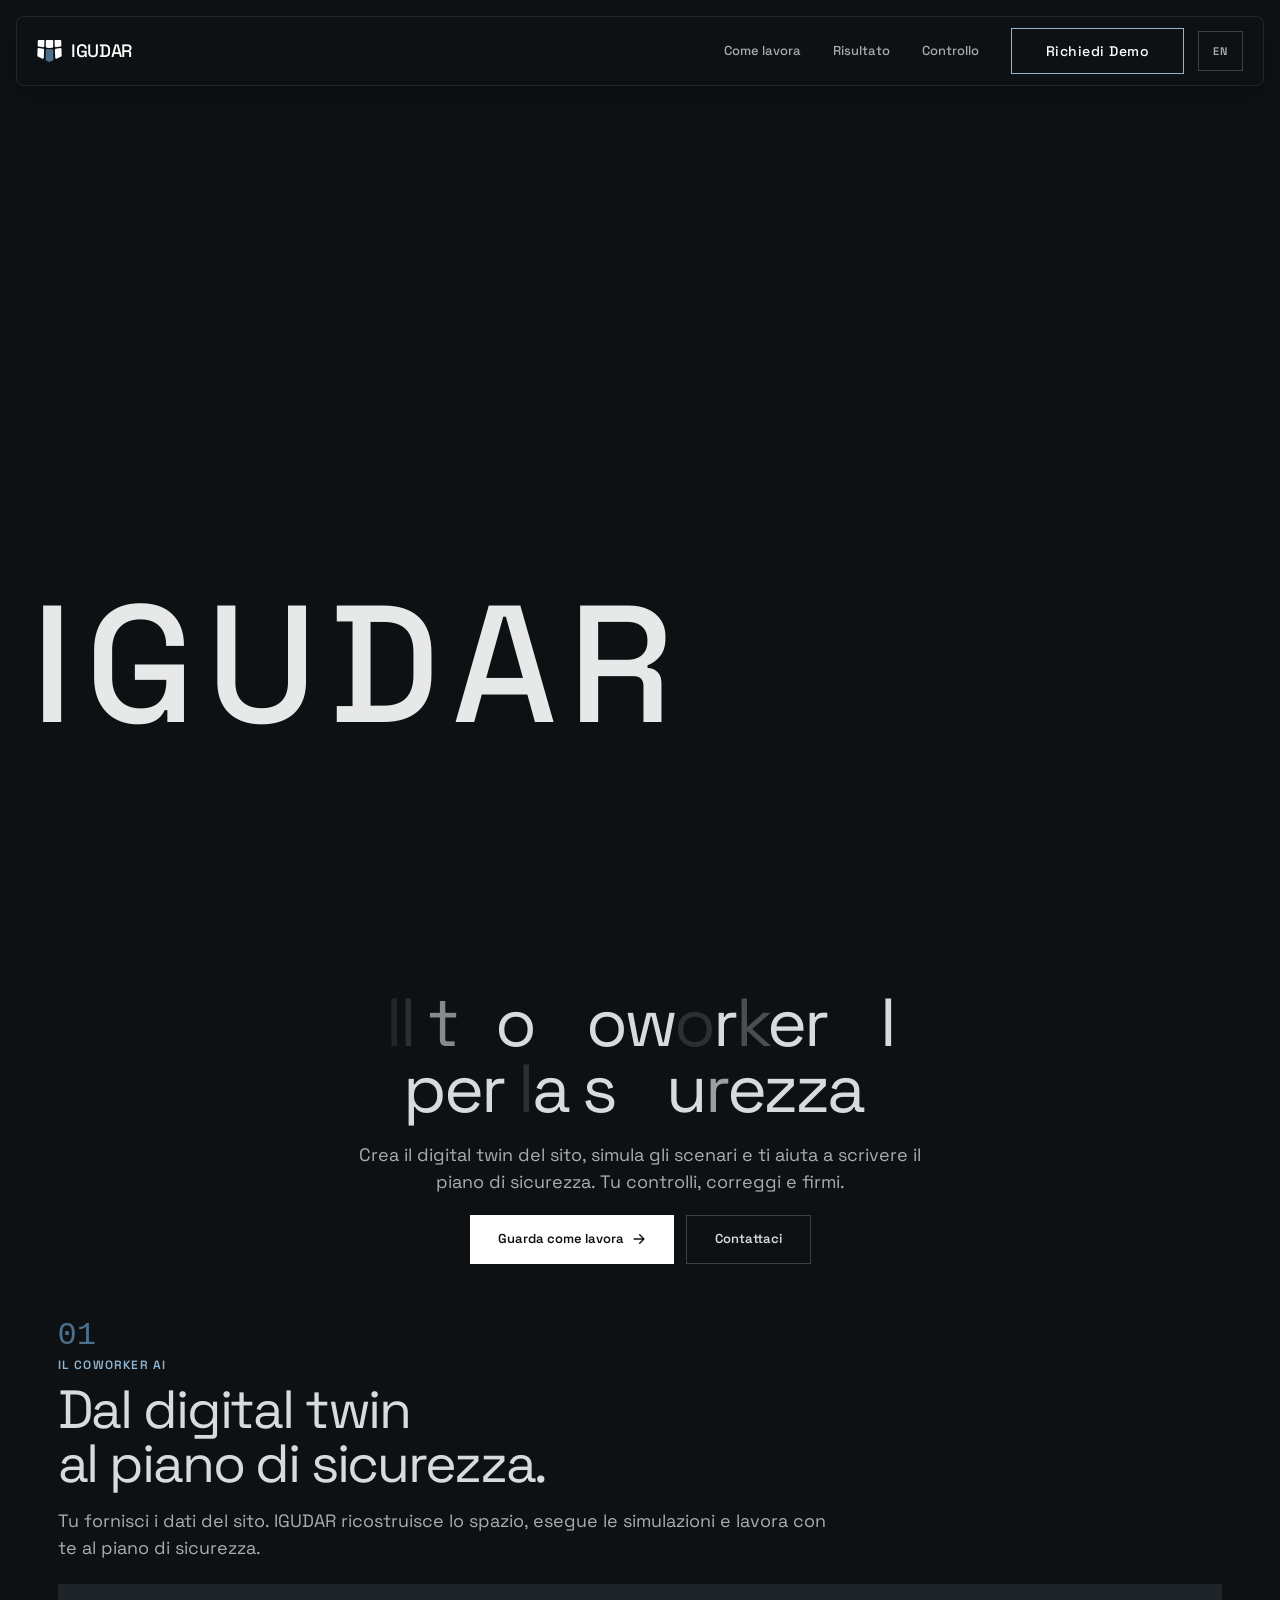
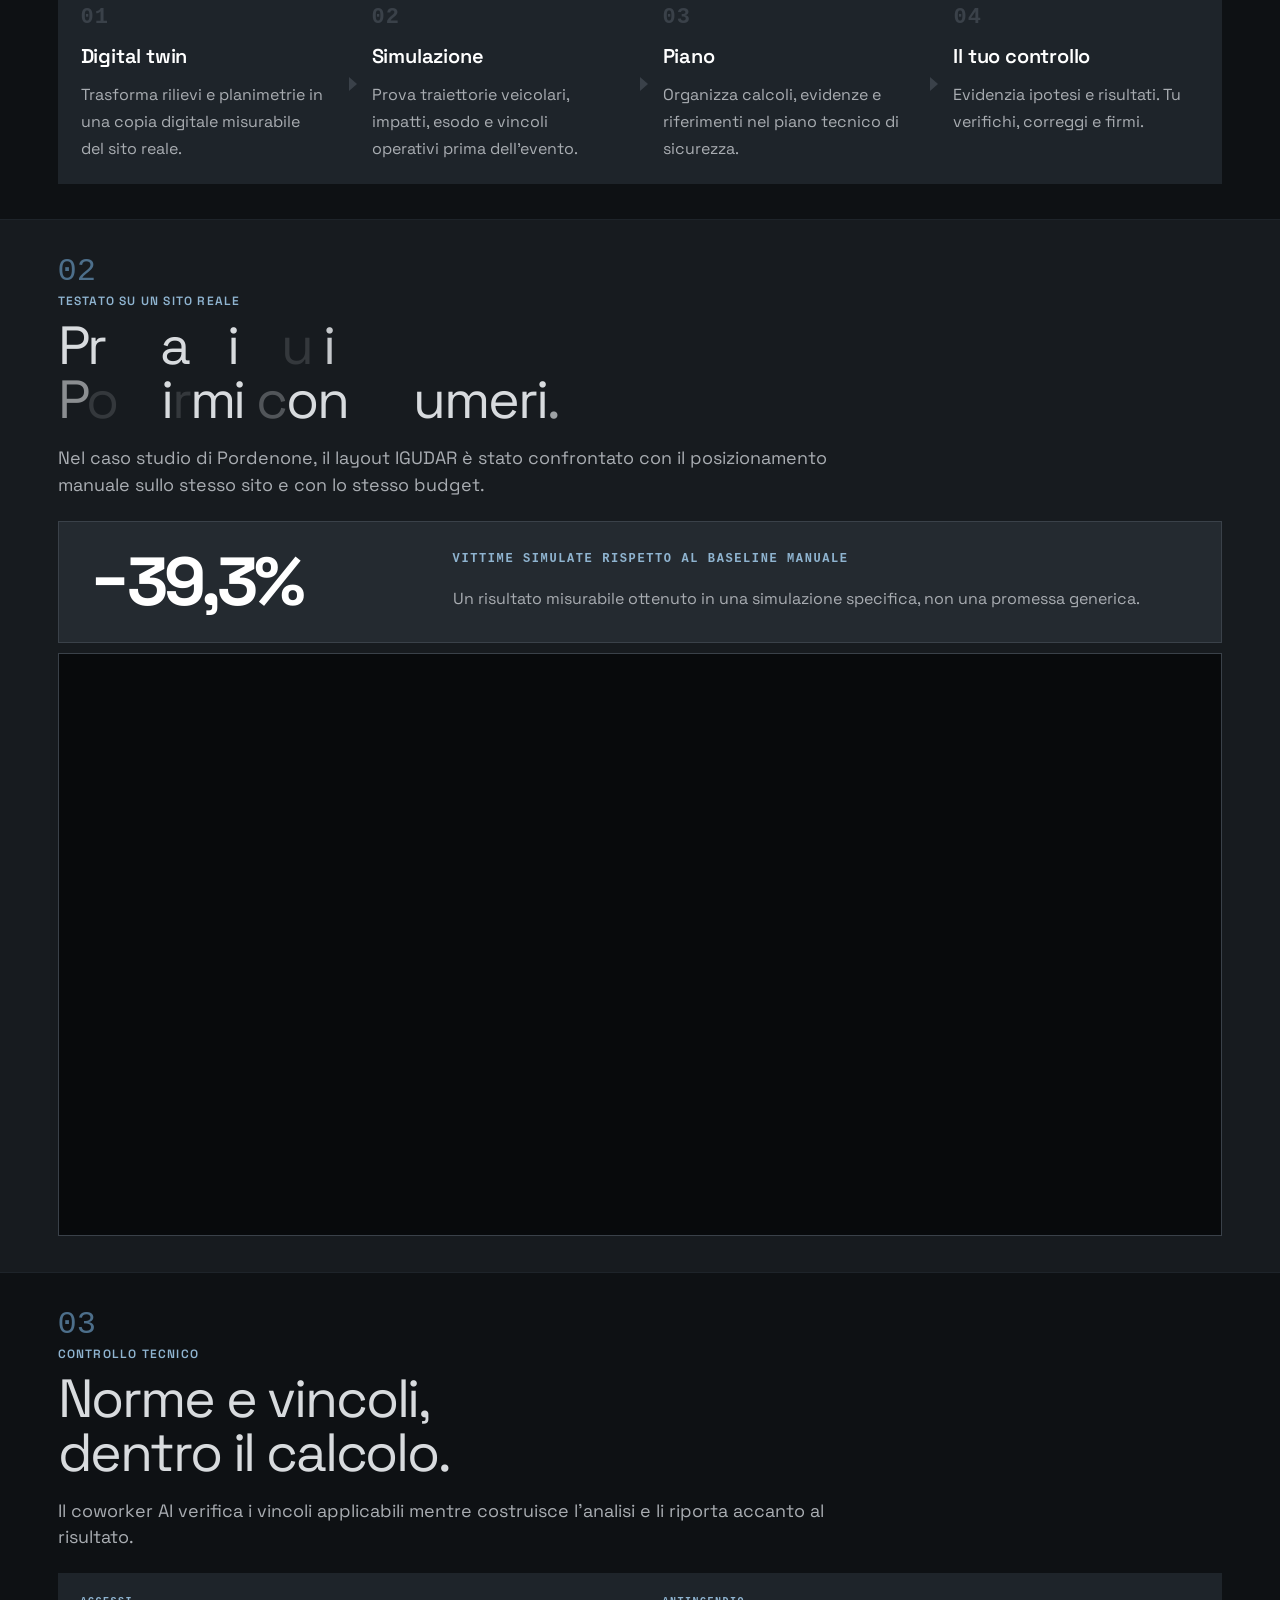
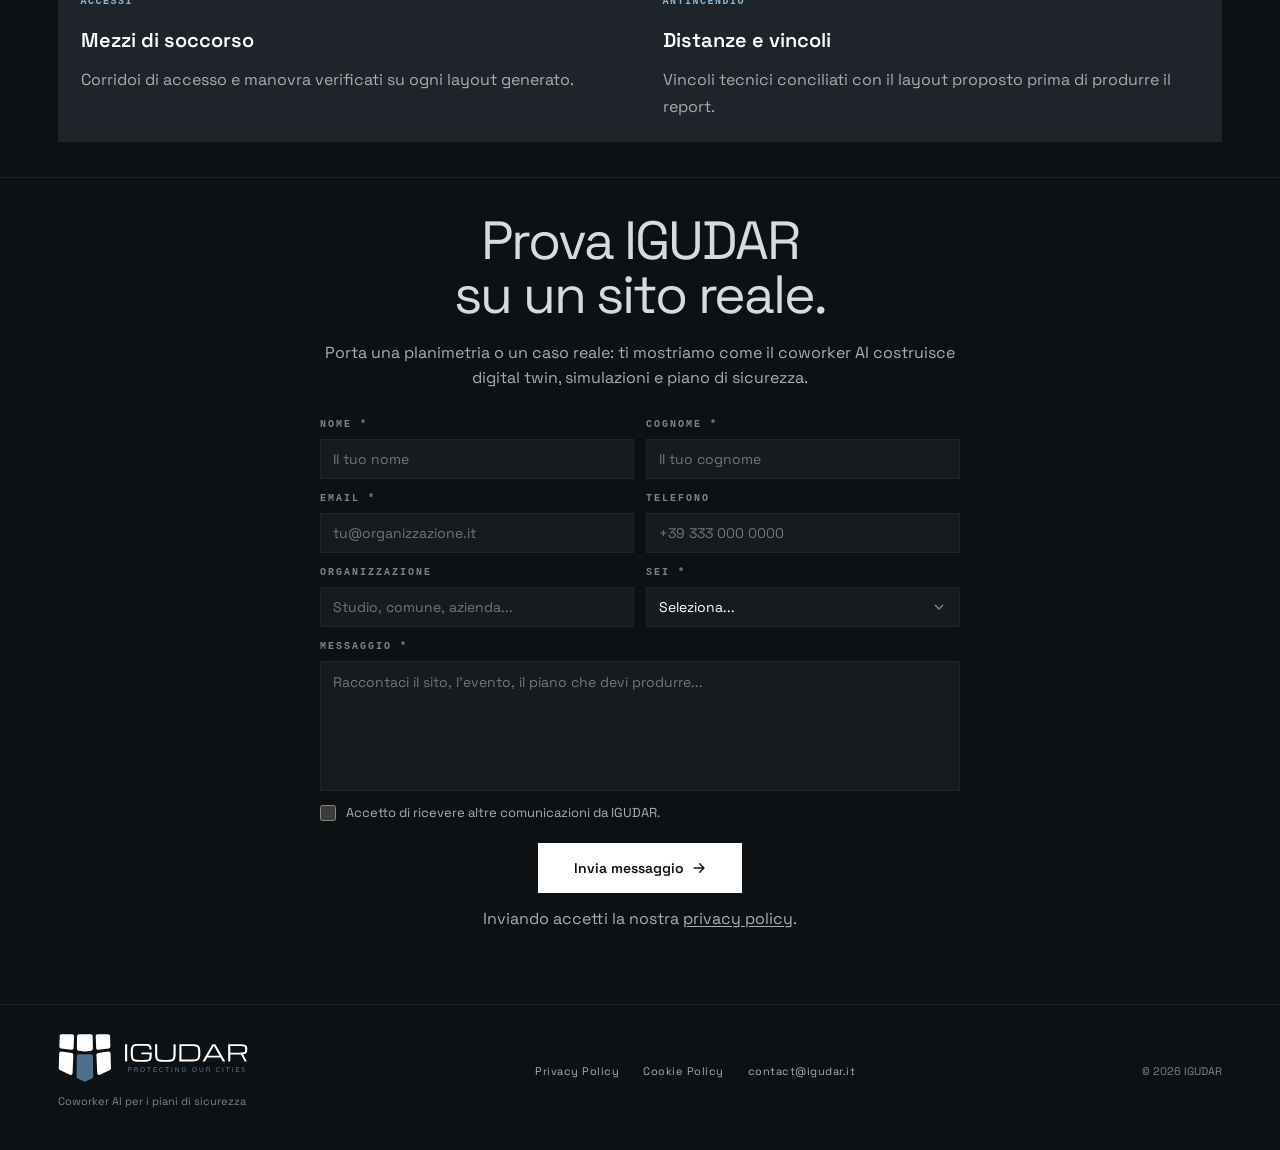
==== commit faa50cf9: "feat: buld hubspot" ====
--- a/index.html
+++ b/index.html
@@ -84,11 +84,58 @@
     }
     </script>
 
+    <meta name="google-site-verification" content="zh7QQQUIysWlUWr3wLWdwLgmASu2Fu3GaXY28Cti364" />
+
+    <!-- Google Consent Mode + Google Tag Manager -->
+    <script>
+        window.dataLayer = window.dataLayer || [];
+
+        function gtag() {
+            dataLayer.push(arguments);
+        }
+
+        gtag('consent', 'default', {
+            ad_storage: 'denied',
+            ad_user_data: 'denied',
+            ad_personalization: 'denied',
+            analytics_storage: 'denied',
+            functionality_storage: 'denied',
+            personalization_storage: 'denied',
+            security_storage: 'denied',
+            wait_for_update: 2000
+        });
+
+        gtag('set', 'url_passthrough', true);
+        gtag('set', 'ads_data_redaction', true);
+
+        (function (w, d, s, l, i) {
+            w[l] = w[l] || [];
+
+            w[l].push({
+                'gtm.start': new Date().getTime(),
+                event: 'gtm.js'
+            });
+
+            var f = d.getElementsByTagName(s)[0];
+            var j = d.createElement(s);
+            var dl = l !== 'dataLayer' ? '&l=' + l : '';
+
+            j.async = true;
+            j.src = 'https://www.googletagmanager.com/gtm.js?id=' + i + dl;
+
+            f.parentNode.insertBefore(j, f);
+        })(window, document, 'script', 'dataLayer', 'GTM-WLKWSDM5');
+    </script>
+
     <!-- Avacy Cookie Consent -->
-    <script id='oil-configuration' type='application/configuration'
-        data-remote-config='https://igudar.avacy-cdn.com/config/igudar/4125e2e5-4762-4b36-a372-154ff3115007/banner.json'></script>
-    <script src='https://igudar.avacy-cdn.com/current/dist/oilstub.min.js'></script>
-    <script src='https://igudar.avacy-cdn.com/current/dist/oil.min.js'></script>
+    <script
+        id="oil-configuration"
+        type="application/configuration"
+        data-remote-config="https://igudar.avacy-cdn.com/config/igudar/4125e2e5-4762-4b36-a372-154ff3115007/banner.json">
+    </script>
+
+    <script src="https://igudar.avacy-cdn.com/current/dist/oilstub.min.js"></script>
+    <script src="https://igudar.avacy-cdn.com/current/dist/oil.min.js"></script>
 </head>
 
 <body>
@@ -283,16 +330,30 @@
             <form class="contact-form reveal reveal-delay-2" id="contactForm" novalidate>
                 <div class="cf-row">
                     <label class="cf-field">
-                        <span class="cf-label" data-en="Name *" data-it="Nome *">Nome *</span>
-                        <input type="text" name="name" required maxlength="80" autocomplete="name"
-                            data-en-placeholder="Your full name" data-it-placeholder="Nome e cognome"
-                            placeholder="Nome e cognome">
+                        <span class="cf-label" data-en="First name *" data-it="Nome *">Nome *</span>
+                        <input type="text" name="firstname" required maxlength="80" autocomplete="given-name"
+                            data-en-placeholder="Your first name" data-it-placeholder="Il tuo nome"
+                            placeholder="Il tuo nome">
                     </label>
+                    <label class="cf-field">
+                        <span class="cf-label" data-en="Last name *" data-it="Cognome *">Cognome *</span>
+                        <input type="text" name="lastname" required maxlength="80" autocomplete="family-name"
+                            data-en-placeholder="Your last name" data-it-placeholder="Il tuo cognome"
+                            placeholder="Il tuo cognome">
+                    </label>
+                </div>
+                <div class="cf-row">
                     <label class="cf-field">
                         <span class="cf-label" data-en="Email *" data-it="Email *">Email *</span>
                         <input type="email" name="email" required maxlength="120" autocomplete="email"
                             data-en-placeholder="you@organization.com" data-it-placeholder="tu@organizzazione.it"
                             placeholder="tu@organizzazione.it">
+                    </label>
+                    <label class="cf-field">
+                        <span class="cf-label" data-en="Phone" data-it="Telefono">Telefono</span>
+                        <input type="tel" name="phone" maxlength="30" autocomplete="tel"
+                            data-en-placeholder="+39 333 000 0000" data-it-placeholder="+39 333 000 0000"
+                            placeholder="+39 333 000 0000">
                     </label>
                 </div>
                 <div class="cf-row">
@@ -304,15 +365,19 @@
                     </label>
                     <label class="cf-field">
                         <span class="cf-label" data-en="You are *" data-it="Sei *">Sei *</span>
+                        <!-- i value devono restare identici alle opzioni della property "sei" su HubSpot -->
                         <select name="role" required>
                             <option value="" data-en="Select..." data-it="Seleziona...">Seleziona...</option>
-                            <option value="practice" data-en="Safety professional"
+                            <option value="Professionista della sicurezza" data-en="Safety professional"
                                 data-it="Professionista della sicurezza">Professionista della sicurezza</option>
-                            <option value="event" data-en="Event organizer" data-it="Organizzatore eventi">Organizzatore
-                                eventi</option>
-                            <option value="municipality" data-en="Municipality / Public Administration"
+                            <option value="Organizzatore eventi" data-en="Event organizer"
+                                data-it="Organizzatore eventi">Organizzatore eventi</option>
+                            <option value="Studio tecnico / geometra" data-en="Technical practice / surveyor"
+                                data-it="Studio tecnico / geometra">Studio tecnico / geometra</option>
+                            <option value="Comune / Pubblica Amministrazione"
+                                data-en="Municipality / Public Administration"
                                 data-it="Comune / Pubblica Amministrazione">Comune / Pubblica Amministrazione</option>
-                            <option value="other" data-en="Other" data-it="Altro">Altro</option>
+                            <option value="Altro" data-en="Other" data-it="Altro">Altro</option>
                         </select>
                     </label>
                 </div>
@@ -324,11 +389,15 @@
                         placeholder="Raccontaci il sito, l'evento, il piano che devi produrre..."></textarea>
                 </label>
 
+                <label class="cf-consent">
+                    <input type="checkbox" name="consent" value="yes">
+                    <span data-en="I agree to receive other communications from IGUDAR."
+                        data-it="Accetto di ricevere altre comunicazioni da IGUDAR.">Accetto di ricevere altre
+                        comunicazioni da IGUDAR.</span>
+                </label>
+
                 <!-- honeypot anti-spam -->
                 <input type="text" name="_honey" class="cf-honey" tabindex="-1" autocomplete="off" aria-hidden="true">
-                <input type="hidden" name="_subject" value="Nuovo contatto da igudar.it">
-                <input type="hidden" name="_captcha" value="false">
-                <input type="hidden" name="_template" value="table">
 
                 <div class="cf-actions">
                     <button type="submit" class="btn-primary btn-lg" id="cfSubmit">
@@ -348,8 +417,6 @@
 
                 <div class="cf-feedback cf-success" id="cfSuccess" role="status" aria-live="polite" hidden>
                     <strong data-en="Message sent." data-it="Messaggio inviato.">Messaggio inviato.</strong>
-                    <span data-en="We'll get back to you within 48 hours." data-it="Ti rispondiamo entro 48 ore.">Ti
-                        rispondiamo entro 48 ore.</span>
                 </div>
                 <div class="cf-feedback cf-error" id="cfError" role="alert" aria-live="assertive" hidden>
                     <strong data-en="Something went wrong." data-it="Qualcosa è andato storto.">Qualcosa è andato
@@ -762,14 +829,85 @@
             document.body.classList.add('has-sticky-cta');
 
             // ============================================================
-            // CONTACT FORM — AJAX submit via FormSubmit (no redirect)
+            // CONTACT FORM — invio a HubSpot (CRM)
             // ============================================================
             var form = document.getElementById('contactForm');
             if (form) {
                 var successBox = document.getElementById('cfSuccess');
                 var errorBox = document.getElementById('cfError');
                 var submitBtn = document.getElementById('cfSubmit');
-                var endpoint = 'https://formsubmit.co/ajax/contact@igudar.it';
+
+                // HubSpot — form "Richiedi Demo", portale EU (hublet eu1)
+                var HS_PORTAL_ID = '149175563';
+                var HS_FORM_ID = '0ce6ea17-ca82-4e4e-a0c9-7c7104b44bf8';
+                var HS_ENDPOINT = 'https://api-eu1.hsforms.com/submissions/v3/integration/submit/' +
+                    HS_PORTAL_ID + '/' + HS_FORM_ID;
+                function fieldValue(name) {
+                    var el = form.elements[name];
+                    return el && el.value ? el.value.trim() : '';
+                }
+
+                function readCookie(name) {
+                    // document.cookie puo' lanciare se i cookie sono bloccati dal browser
+                    try {
+                        var match = document.cookie.match(new RegExp('(^|;\\s*)' + name + '=([^;]*)'));
+                        return match ? decodeURIComponent(match[2]) : '';
+                    } catch (err) {
+                        return '';
+                    }
+                }
+
+                function submitToHubSpot(values) {
+                    // "Organizzazione" non esiste come campo sul form HubSpot:
+                    // finche' non viene aggiunto lo accodiamo al messaggio per non perderlo.
+                    var message = values.organization ?
+                        'Organizzazione: ' + values.organization + '\n\n' + values.message :
+                        values.message;
+
+                    var fields = [
+                        { objectTypeId: '0-1', name: 'firstname', value: values.firstname },
+                        { objectTypeId: '0-1', name: 'lastname', value: values.lastname },
+                        { objectTypeId: '0-1', name: 'email', value: values.email },
+                        { objectTypeId: '0-1', name: 'sei', value: values.role },
+                        { objectTypeId: '0-1', name: 'message', value: message }
+                    ];
+                    if (values.phone) {
+                        fields.push({ objectTypeId: '0-1', name: 'phone', value: values.phone });
+                    }
+
+                    var context = {
+                        pageUri: window.location.href,
+                        pageName: document.title
+                    };
+
+                    // GDPR — la subscription id corrisponde alla checkbox di consenso del form HubSpot
+                    var legalConsentOptions = {
+                        consent: {
+                            consentToProcess: true,
+                            text: 'Per fornirti il servizio, abbiamo bisogno del tuo consenso per archiviare e trattare i tuoi dati personali.',
+                            communications: [{
+                                value: values.consent,
+                                subscriptionTypeId: 3456756631,
+                                text: 'Accetto di ricevere altre comunicazioni da IGUDAR.'
+                            }]
+                        }
+                    };
+                    var hutk = readCookie('hubspotutk');
+                    if (hutk) context.hutk = hutk;
+
+                    return fetch(HS_ENDPOINT, {
+                        method: 'POST',
+                        headers: { 'Content-Type': 'application/json' },
+                        body: JSON.stringify({
+                            fields: fields,
+                            context: context,
+                            legalConsentOptions: legalConsentOptions
+                        })
+                    }).then(function (res) {
+                        if (!res.ok) throw new Error('hubspot ' + res.status);
+                        return true;
+                    });
+                }
 
                 form.addEventListener('submit', function (ev) {
                     ev.preventDefault();
@@ -791,33 +929,25 @@
                     form.classList.add('cf-loading');
                     submitBtn.disabled = true;
 
-                    var data = {
-                        name: form.name.value.trim(),
-                        email: form.email.value.trim(),
-                        organization: form.organization.value.trim(),
-                        role: form.role.value,
-                        message: form.message.value.trim(),
-                        _subject: form.querySelector('[name="_subject"]').value,
-                        _captcha: 'false',
-                        _template: 'table'
+                    var values = {
+                        firstname: fieldValue('firstname'),
+                        lastname: fieldValue('lastname'),
+                        email: fieldValue('email'),
+                        phone: fieldValue('phone'),
+                        organization: fieldValue('organization'),
+                        role: fieldValue('role'),
+                        message: fieldValue('message'),
+                        consent: !!(form.elements['consent'] && form.elements['consent'].checked)
                     };
 
-                    fetch(endpoint, {
-                        method: 'POST',
-                        headers: { 'Content-Type': 'application/json', 'Accept': 'application/json' },
-                        body: JSON.stringify(data)
-                    }).then(function (res) {
-                        if (!res.ok) throw new Error('http ' + res.status);
-                        return res.json();
-                    }).then(function (json) {
-                        if (json && (json.success === 'true' || json.success === true)) {
-                            form.classList.remove('cf-loading');
-                            form.classList.add('cf-sent');
-                            successBox.hidden = false;
-                            form.reset();
-                        } else {
-                            throw new Error(json && json.message ? json.message : 'unknown');
-                        }
+                    // Promise.resolve().then(...) cattura anche gli errori sincroni
+                    Promise.resolve().then(function () {
+                        return submitToHubSpot(values);
+                    }).then(function () {
+                        form.classList.remove('cf-loading');
+                        form.classList.add('cf-sent');
+                        successBox.hidden = false;
+                        form.reset();
                     }).catch(function () {
                         form.classList.remove('cf-loading');
                         submitBtn.disabled = false;
--- a/style.css
+++ b/style.css
@@ -952,6 +952,25 @@
     pointer-events: none;
 }
 
+.cf-consent {
+    display: flex;
+    align-items: flex-start;
+    gap: 10px;
+    font-size: 13px;
+    line-height: 1.5;
+    color: var(--text-3);
+    cursor: pointer;
+}
+
+.cf-consent input[type="checkbox"] {
+    flex: 0 0 auto;
+    width: 16px;
+    height: 16px;
+    margin-top: 2px;
+    accent-color: var(--brand-2);
+    cursor: pointer;
+}
+
 .cf-actions {
     display: flex;
     flex-direction: column;
@@ -1043,7 +1062,8 @@
 
 .contact-form.cf-sent .cf-row,
 .contact-form.cf-sent > .cf-field,
-.contact-form.cf-sent .cf-actions { display: none; }
+.contact-form.cf-sent .cf-actions,
+.contact-form.cf-sent .cf-consent { display: none; }
 
 @media (max-width: 700px) {
     .cf-row { grid-template-columns: 1fr; gap: 16px; }
@@ -1855,7 +1875,7 @@
     z-index: 3;
     left: 2.4vw;
     right: 2.4vw;
-    bottom: 1.5vh;
+    bottom: clamp(120px, 18vh, 260px);
     align-items: flex-start;
     pointer-events: none;
 }
@@ -2087,11 +2107,13 @@
 
 @media (max-width: 600px) {
     .lang-btn { display: none; }
+    .intro-section { min-height: 100svh; }
     .intro-video { object-position: center center; }
     .intro-inner {
         left: 18px;
         right: 18px;
-        bottom: max(72px, env(safe-area-inset-bottom));
+        bottom: max(168px, calc(128px + env(safe-area-inset-bottom)));
+        bottom: max(clamp(168px, 24svh, 240px), calc(128px + env(safe-area-inset-bottom)));
     }
     .intro-title {
         width: auto;
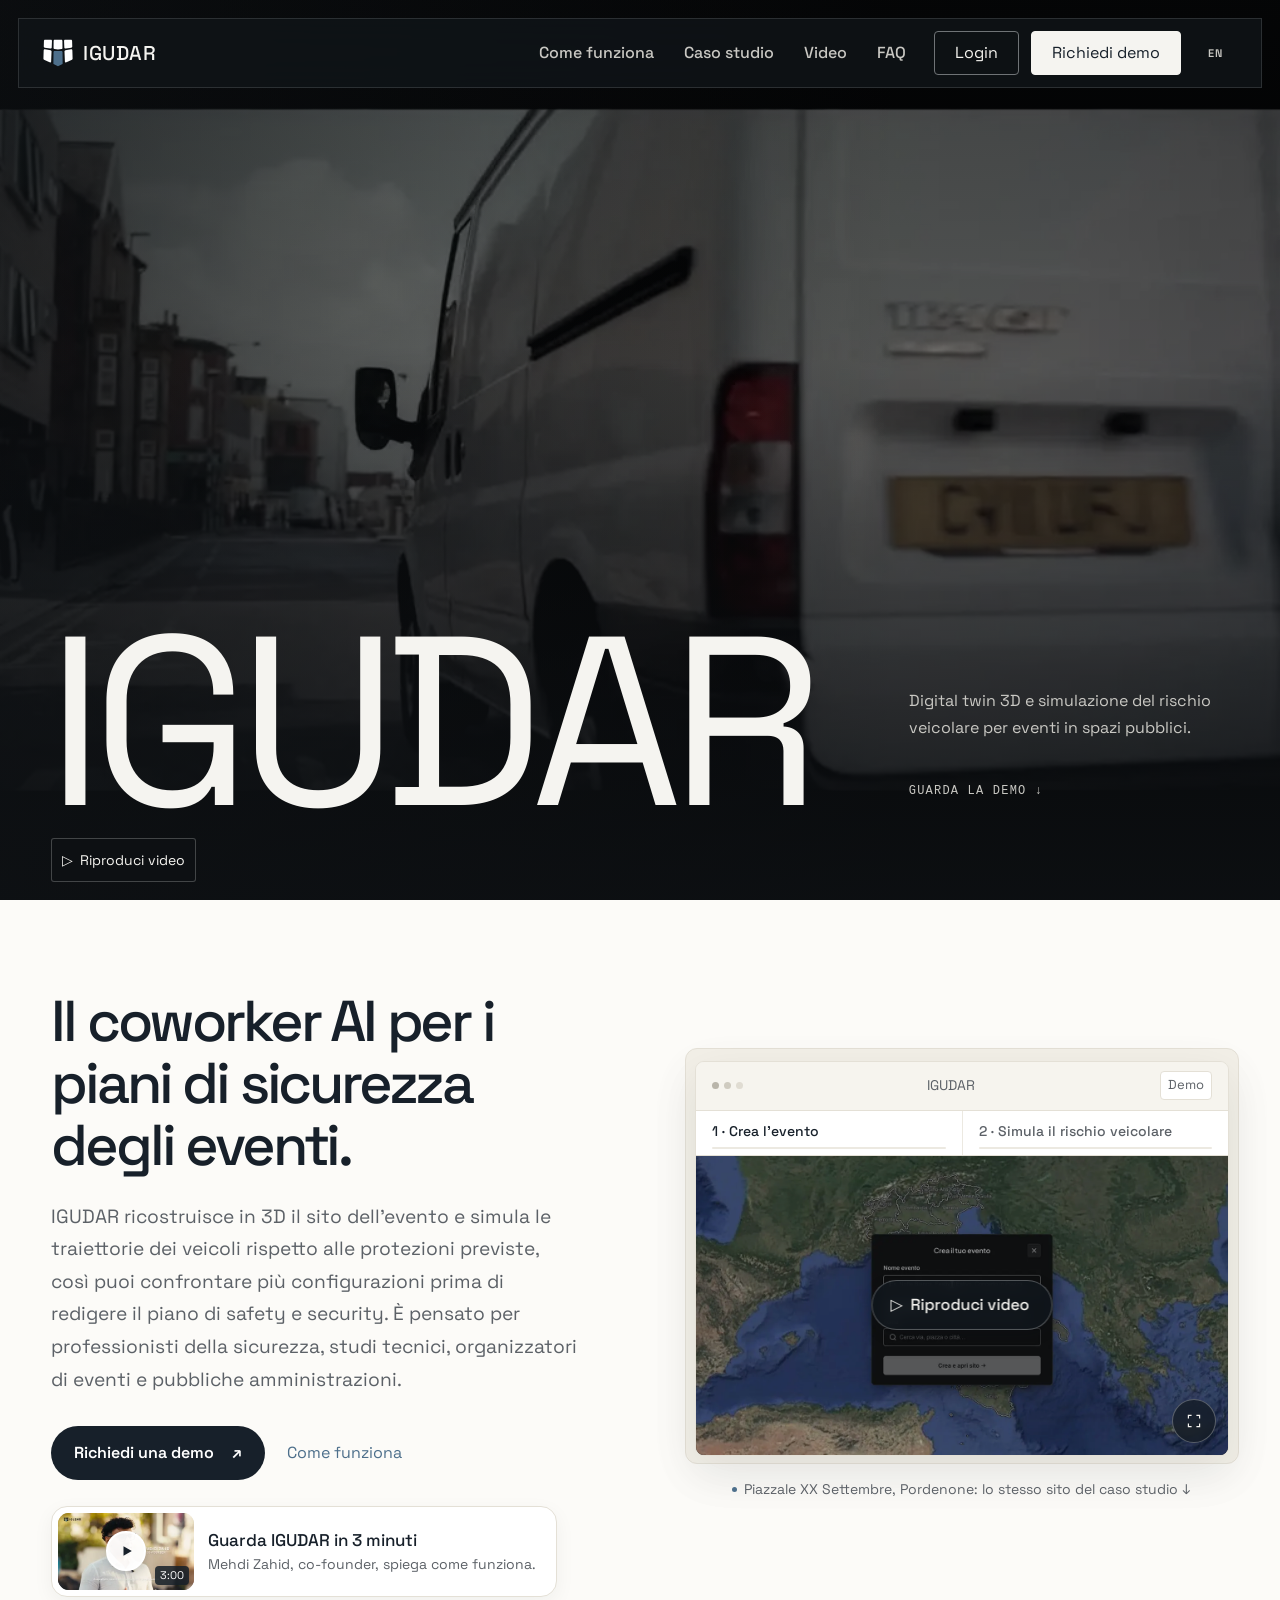
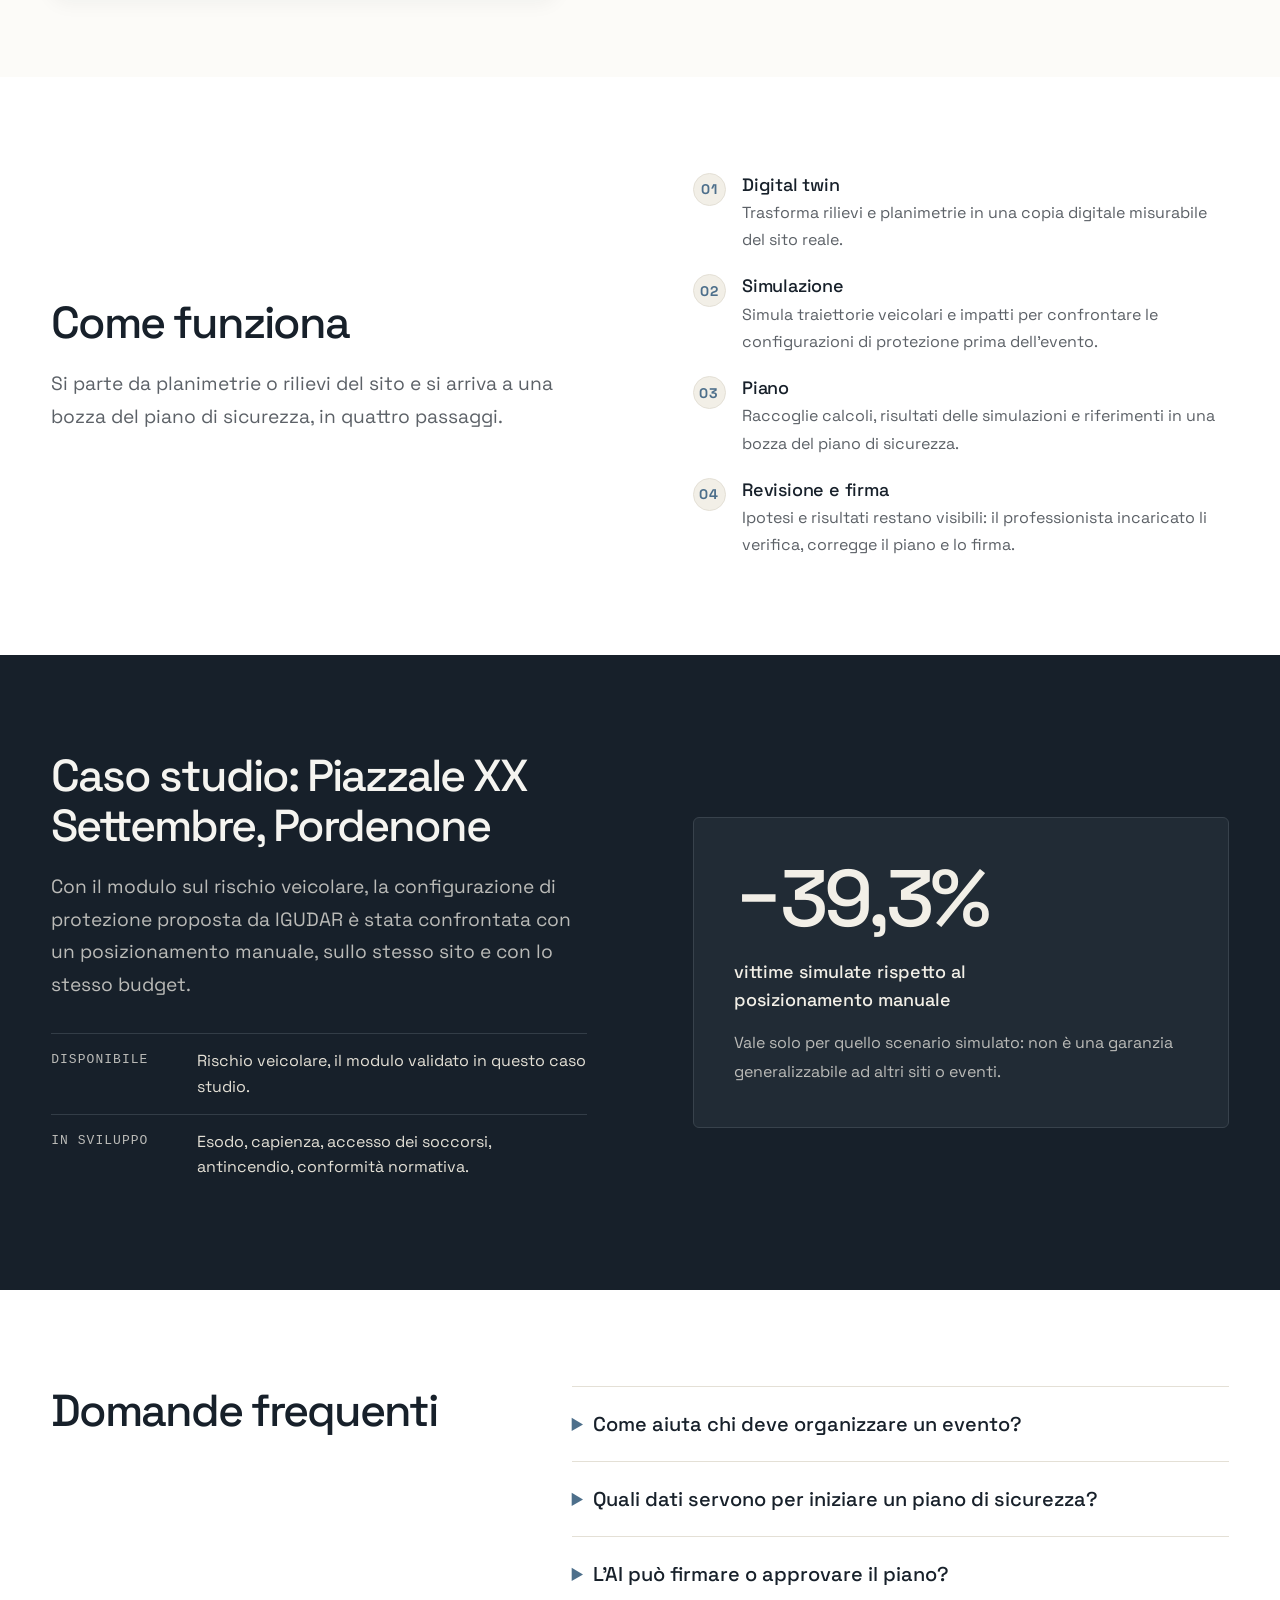
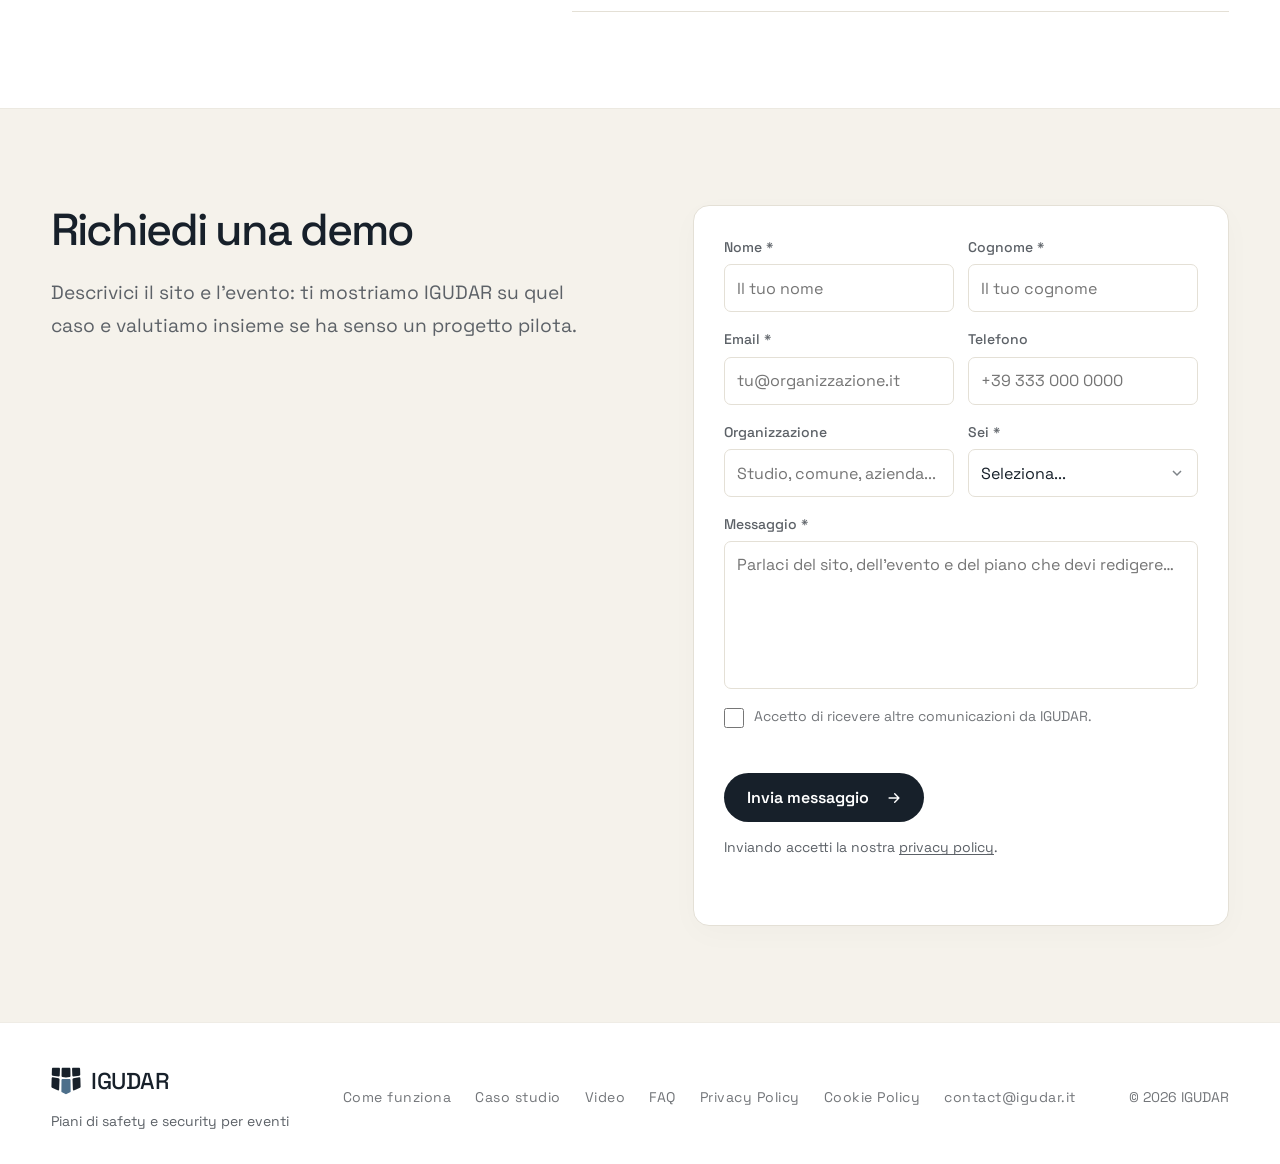
==== commit 8b6d1896: "feat: major update" ====
--- a/index.html
+++ b/index.html
@@ -5,12 +5,12 @@
     <meta name="google-site-verification" content="nN8p-gAMRYsLFjr36QF_onqo87UpX6CJcv8KYTWXtKY" />
     <meta charset="UTF-8">
     <meta name="viewport" content="width=device-width, initial-scale=1.0">
-    <title>IGUDAR | Coworker AI per i piani di sicurezza</title>
+    <title>IGUDAR | AI per sicurezza eventi, piani safety e security</title>
     <meta name="description"
-        content="IGUDAR crea il digital twin del sito, simula gli scenari e ti aiuta a scrivere il piano di sicurezza. Tu controlli e firmi.">
+        content="IGUDAR aiuta a preparare i piani di safety e security per eventi: modello 3D del sito e simulazione del rischio veicolare. Il professionista incaricato verifica e firma il piano.">
     <meta name="robots" content="index, follow, max-image-preview:large, max-snippet:-1, max-video-preview:-1">
-    <meta name="theme-color" content="#0E1114">
-    <meta name="color-scheme" content="dark">
+    <meta name="theme-color" content="#0e1114">
+    <meta name="color-scheme" content="light">
     <link rel="canonical" href="https://igudar.it/">
 
     <link rel="icon" href="assets/favicon.svg" type="image/svg+xml">
@@ -21,9 +21,9 @@
     <!-- Open Graph / social preview -->
     <meta property="og:type" content="website">
     <meta property="og:site_name" content="IGUDAR">
-    <meta property="og:title" content="IGUDAR — Il coworker AI per la sicurezza">
+    <meta property="og:title" content="IGUDAR | AI per sicurezza eventi, piani safety e security">
     <meta property="og:description"
-        content="Crea il digital twin del sito, simula gli scenari e ti aiuta a scrivere il piano di sicurezza.">
+        content="IGUDAR aiuta a preparare i piani di safety e security per eventi: modello 3D del sito e simulazione del rischio veicolare. Il professionista incaricato verifica e firma il piano.">
     <meta property="og:url" content="https://igudar.it/">
     <meta property="og:image" content="https://igudar.it/assets/og-cover.png">
     <meta property="og:image:width" content="1200">
@@ -31,57 +31,118 @@
     <meta property="og:image:alt" content="IGUDAR — Coworker AI per i piani di sicurezza">
     <meta property="og:locale" content="it_IT">
     <meta name="twitter:card" content="summary_large_image">
-    <meta name="twitter:title" content="IGUDAR — Il coworker AI per la sicurezza">
+    <meta name="twitter:title" content="IGUDAR | AI per sicurezza eventi, piani safety e security">
     <meta name="twitter:description"
-        content="Crea il digital twin del sito, simula gli scenari e ti aiuta a scrivere il piano di sicurezza.">
+        content="IGUDAR aiuta a preparare i piani di safety e security per eventi: modello 3D del sito e simulazione del rischio veicolare. Il professionista incaricato verifica e firma il piano.">
     <meta name="twitter:image" content="https://igudar.it/assets/og-cover.png">
     <link rel="preconnect" href="https://fonts.googleapis.com">
     <link rel="preconnect" href="https://fonts.gstatic.com" crossorigin>
-    <link href="https://fonts.googleapis.com/css2?family=Space+Grotesk:wght@300;400;500;600;700&display=swap"
+    <link href="https://fonts.googleapis.com/css2?family=Space+Grotesk:wght@400;500;600;700&display=swap"
         rel="stylesheet">
-    <link rel="stylesheet" href="style.css">
+    <link rel="preload" as="image" href="assets/intro-poster.webp" fetchpriority="high">
+    <link rel="stylesheet" href="style.css?v=20261012-palette">
+    <link rel="stylesheet" href="landing.css?v=20261012-teaser3">
+    <script src="media.js?v=20260926-demo" defer></script>
 
     <script type="application/ld+json">
+{
+  "@context": "https://schema.org",
+  "@graph": [
     {
-      "@context": "https://schema.org",
-      "@graph": [
+      "@type": "WebSite",
+      "@id": "https://igudar.it/#website",
+      "url": "https://igudar.it/",
+      "name": "IGUDAR",
+      "alternateName": "IGUDAR AI Coworker",
+      "inLanguage": "it-IT",
+      "publisher": {
+        "@id": "https://igudar.it/#organization"
+      }
+    },
+    {
+      "@type": "Organization",
+      "@id": "https://igudar.it/#organization",
+      "name": "IGUDAR",
+      "url": "https://igudar.it/",
+      "email": "contact@igudar.it",
+      "description": "IGUDAR aiuta a preparare i piani di safety e security per eventi: modello 3D del sito e simulazione del rischio veicolare. Il professionista incaricato verifica e firma il piano.",
+      "logo": {
+        "@type": "ImageObject",
+        "url": "https://igudar.it/assets/logo-search.png",
+        "width": 512,
+        "height": 512
+      },
+      "image": "https://igudar.it/assets/og-cover.png",
+      "areaServed": {
+        "@type": "Country",
+        "name": "Italy"
+      }
+    },
+    {
+      "@type": "SoftwareApplication",
+      "@id": "https://igudar.it/#platform",
+      "name": "IGUDAR",
+      "applicationCategory": "BusinessApplication",
+      "operatingSystem": "Web",
+      "url": "https://igudar.it/#platform",
+      "description": "IGUDAR aiuta a preparare i piani di safety e security per eventi: modello 3D del sito e simulazione del rischio veicolare. Il professionista incaricato verifica e firma il piano.",
+      "brand": {
+        "@id": "https://igudar.it/#organization"
+      },
+      "publisher": {
+        "@id": "https://igudar.it/#organization"
+      }
+    },
+    {
+      "@type": "WebPage",
+      "@id": "https://igudar.it/#webpage",
+      "url": "https://igudar.it/",
+      "name": "IGUDAR | AI per sicurezza eventi, piani safety e security",
+      "description": "IGUDAR aiuta a preparare i piani di safety e security per eventi: modello 3D del sito e simulazione del rischio veicolare. Il professionista incaricato verifica e firma il piano.",
+      "inLanguage": "it-IT",
+      "isPartOf": {
+        "@id": "https://igudar.it/#website"
+      },
+      "about": {
+        "@id": "https://igudar.it/#platform"
+      }
+    },
+    {
+      "@type": "FAQPage",
+      "@id": "https://igudar.it/#faq",
+      "inLanguage": "it-IT",
+      "isPartOf": {
+        "@id": "https://igudar.it/#webpage"
+      },
+      "mainEntity": [
         {
-          "@type": "WebSite",
-          "@id": "https://igudar.it/#website",
-          "url": "https://igudar.it/",
-          "name": "IGUDAR",
-          "alternateName": "IGUDAR AI Coworker",
-          "inLanguage": "it-IT",
-          "publisher": {"@id": "https://igudar.it/#organization"}
+          "@type": "Question",
+          "name": "Come aiuta chi deve organizzare un evento?",
+          "acceptedAnswer": {
+            "@type": "Answer",
+            "text": "IGUDAR supporta la pianificazione della sicurezza di manifestazioni, concerti ed eventi in spazi pubblici: ricostruisce il sito, analizza il rischio veicolare e ti permette di confrontare, insieme al professionista incaricato, diverse configurazioni di protezione. Non è una piattaforma di biglietteria né di gestione degli inviti."
+          }
         },
         {
-          "@type": "Organization",
-          "@id": "https://igudar.it/#organization",
-          "name": "IGUDAR",
-          "url": "https://igudar.it/",
-          "email": "contact@igudar.it",
-          "description": "Coworker AI per creare digital twin, simulazioni e piani di sicurezza.",
-          "logo": {
-            "@type": "ImageObject",
-            "url": "https://igudar.it/assets/logo-search.png",
-            "width": 512,
-            "height": 512
-          },
-          "image": "https://igudar.it/assets/og-cover.png",
-          "areaServed": {"@type": "Country", "name": "Italy"}
+          "@type": "Question",
+          "name": "Quali dati servono per iniziare un piano di sicurezza?",
+          "acceptedAnswer": {
+            "@type": "Answer",
+            "text": "Per una prima valutazione, porta una planimetria o un rilievo del sito e descrivi l’evento, gli accessi, i vincoli e le configurazioni da confrontare. Il team IGUDAR verifica con te i dati necessari per il caso specifico."
+          }
         },
         {
-          "@type": ["SoftwareApplication", "Product"],
-          "@id": "https://igudar.it/#platform",
-          "name": "IGUDAR",
-          "applicationCategory": "SecurityApplication",
-          "operatingSystem": "Web",
-          "url": "https://igudar.it/#platform",
-          "description": "Coworker AI che crea il digital twin, simula gli scenari e supporta la redazione del piano di sicurezza.",
-          "brand": {"@id": "https://igudar.it/#organization"}
+          "@type": "Question",
+          "name": "L’AI può firmare o approvare il piano?",
+          "acceptedAnswer": {
+            "@type": "Answer",
+            "text": "No. IGUDAR supporta l’analisi e la stesura del piano di sicurezza. Il professionista incaricato verifica dati, ipotesi, risultati e requisiti applicabili, e firma il piano sotto la propria responsabilità."
+          }
         }
       ]
     }
+  ]
+}
     </script>
 
     <meta name="google-site-verification" content="zh7QQQUIysWlUWr3wLWdwLgmASu2Fu3GaXY28Cti364" />
@@ -138,82 +199,122 @@
     <script src="https://igudar.avacy-cdn.com/current/dist/oil.min.js"></script>
 </head>
 
-<body>
-
-    <!-- INTRO + HERO -->
-    <div class="opening-sequence">
-        <!-- VIDEO ENTRY -->
-        <section class="intro-section" id="introSection">
-            <video class="intro-video" autoplay muted loop playsinline preload="auto"
-                aria-label="Visualizzazione IGUDAR in movimento">
-                <source src="assets/IGUDAR_VIDEO.mp4" type="video/mp4">
-            </video>
+<body class="light-page hybrid-page">
+    <a class="skip-link" href="#main" data-it="Vai al contenuto" data-en="Skip to content">Vai al contenuto</a>
+
+    <nav class="nav" aria-label="Navigazione principale" data-aria-it="Navigazione principale" data-aria-en="Main navigation">
+        <div class="nav-inner">
+            <a class="nav-logo" href="#main" aria-label="IGUDAR"><img class="nav-mark" src="assets/igudar-mark.svg" alt="" width="30" height="30"><img class="nav-mark nav-mark-solid" src="assets/igudar-mark-light.svg" alt="" width="30" height="30"><span class="logo-text">IGUDAR</span></a>
+            <div class="nav-links">
+                <a href="#platform" data-en="How it works" data-it="Come funziona">Come funziona</a>
+                <a href="#method" data-en="Case study" data-it="Caso studio">Caso studio</a>
+                <a href="video/" data-en="Video" data-it="Video">Video</a>
+                <a href="#faq" data-en="FAQ" data-it="FAQ">FAQ</a>
+            </div>
+            <div class="nav-account"><a class="nav-login" href="https://platform.igudar.it">Login</a><a href="#contact" class="nav-cta" data-en="Request a demo" data-it="Richiedi demo">Richiedi demo</a><button class="lang-btn" id="langToggle" aria-label="EN, switch to English">EN</button></div>
+        </div>
+    </nav>
+    <main id="main">
+        <section class="cinematic-intro film-video" id="introSection" data-media data-auto="true">
+            <img class="intro-poster" src="assets/intro-poster.webp" fetchpriority="high" width="1280" height="720" alt="" aria-hidden="true">
+            <video class="intro-video" muted loop playsinline preload="none" poster="assets/intro-poster.webp" aria-hidden="true"
+                data-src="assets/igudar-intro-1080.mp4" data-src-sd="assets/igudar-intro-720.mp4" data-playback-rate="1.2"></video>
+            <div class="media-toolbar"><span class="media-status" role="status" aria-live="polite"></span><button class="media-toggle" type="button" hidden><span aria-hidden="true">▷</span> <span data-media-label>Riproduci video</span></button></div>
             <div class="intro-video-shade" aria-hidden="true"></div>
 
-            <div class="intro-inner">
-                <img class="intro-mark" src="assets/igudar-mark.svg" alt="" width="424" height="394" aria-hidden="true">
-                <div class="intro-title" id="introTitle" aria-label="IGUDAR"></div>
-                <div class="intro-divider" id="introDivider"></div>
-            </div>
+            <div class="cinematic-bottom"><div class="film-wordmark" id="filmWordmark" aria-label="IGUDAR">IGUDAR</div>
+                <script>
+                    // Animazione originale della scritta: le lettere si accendono in ordine casuale con uno sfarfallio.
+                    // Lo split avviene subito (prima del primo frame) cosi' il testo non compare e poi sparisce.
+                    (function () {
+                        var el = document.getElementById('filmWordmark');
+                        if (!el || (window.matchMedia && matchMedia('(prefers-reduced-motion: reduce)').matches)) return;
+                        var letters = el.textContent.split('');
+                        el.textContent = '';
+                        var chars = letters.map(function (ch) {
+                            var span = document.createElement('span');
+                            span.className = 'char';
+                            span.setAttribute('aria-hidden', 'true');
+                            span.textContent = ch;
+                            el.appendChild(span);
+                            return span;
+                        });
+                        var order = chars.map(function (_, i) { return i; });
+                        for (var i = order.length - 1; i > 0; i--) {
+                            var j = Math.floor(Math.random() * (i + 1));
+                            var tmp = order[i]; order[i] = order[j]; order[j] = tmp;
+                        }
+                        function flickerIn(span) {
+                            var steps = [0, 0.7, 0.1, 0.9, 0.15, 1, 0.3, 1, 0.6, 1];
+                            var idx = 0;
+                            (function tick() {
+                                span.style.opacity = steps[idx++];
+                                if (idx < steps.length) setTimeout(tick, 30);
+                            })();
+                        }
+                        setTimeout(function () {
+                            order.forEach(function (charIdx, seq) {
+                                setTimeout(function () { flickerIn(chars[charIdx]); }, seq * 80);
+                            });
+                        }, 500);
+                    })();
+                </script><div class="cinematic-aside"><p data-it="Digital twin 3D e simulazione del rischio veicolare per eventi in spazi pubblici." data-en="3D digital twins and vehicle-risk simulation for events in public spaces.">Digital twin 3D e simulazione del rischio veicolare per eventi in spazi pubblici.</p><a href="#hero-title" data-it="GUARDA LA DEMO ↓" data-en="WATCH THE DEMO ↓">GUARDA LA DEMO ↓</a></div></div>
         </section>
 
-        <!-- NAV -->
-        <nav class="nav">
-            <div class="nav-inner">
-                <a class="nav-logo" href="#" aria-label="IGUDAR">
-                    <img class="nav-mark" src="assets/igudar-mark.svg" alt="" width="424" height="394"
-                        aria-hidden="true">
-                    <span class="logo-text">IGUDAR</span>
+    <section class="landing-hero" aria-labelledby="hero-title">
+
+        <div class="container landing-hero-grid">
+            <div class="landing-hero-copy">
+                <h1 id="hero-title" data-it="Il coworker AI per i piani di sicurezza degli eventi." data-en="The AI coworker for event safety plans.">Il coworker AI per i piani di sicurezza degli eventi.</h1>
+                <p class="hero-description" data-it="IGUDAR ricostruisce in 3D il sito dell’evento e simula le traiettorie dei veicoli rispetto alle protezioni previste, così puoi confrontare più configurazioni prima di redigere il piano di safety e security. È pensato per professionisti della sicurezza, studi tecnici, organizzatori di eventi e pubbliche amministrazioni." data-en="IGUDAR rebuilds the event site in 3D and simulates vehicle paths against the planned protections, so you can compare layouts before drafting the safety and security plan. It is built for safety professionals, technical practices, event organisers and public administrations.">IGUDAR ricostruisce in 3D il sito dell’evento e simula le traiettorie dei veicoli rispetto alle protezioni previste, così puoi confrontare più configurazioni prima di redigere il piano di safety e security. È pensato per professionisti della sicurezza, studi tecnici, organizzatori di eventi e pubbliche amministrazioni.</p>
+                <div class="hero-actions"><a href="#contact" class="btn-primary"><span data-it="Richiedi una demo" data-en="Request a demo">Richiedi una demo</span><span aria-hidden="true">↗</span></a><a href="#platform" class="text-link" data-it="Come funziona" data-en="How it works">Come funziona</a></div>
+                <a class="video-teaser" href="video/">
+                    <span class="vt-thumb">
+                        <video muted loop playsinline preload="none" poster="assets/igudar-video-thumb.webp" data-src="assets/igudar-video-teaser.mp4" aria-hidden="true" tabindex="-1"></video>
+                        <span class="vt-play" aria-hidden="true"><svg viewBox="0 0 16 16" fill="currentColor"><path d="M4 2.5v11L13.5 8 4 2.5Z"/></svg></span>
+                        <span class="vt-len" aria-hidden="true">3:00</span>
+                    </span>
+                    <span class="vt-text">
+                        <strong data-it="Guarda IGUDAR in 3 minuti" data-en="Watch IGUDAR in 3 minutes">Guarda IGUDAR in 3 minuti</strong>
+                        <span data-it="Mehdi Zahid, co-founder, spiega come funziona." data-en="Co-founder Mehdi Zahid explains how it works (in Italian).">Mehdi Zahid, co-founder, spiega come funziona.</span>
+                    </span>
                 </a>
-                <div class="nav-links">
-                    <a href="#platform" data-en="How it works" data-it="Come lavora">Come lavora</a>
-                    <a href="#method" data-en="Result" data-it="Risultato">Risultato</a>
-                    <a href="#compliance" data-en="Control" data-it="Controllo">Controllo</a>
-                    <a href="#contact" class="nav-cta" data-en="Request Demo" data-it="Richiedi Demo">Richiedi Demo</a>
-                </div>
-                <a href="#contact" class="nav-mobile-cta" data-en="Get Started" data-it="Richiedi Demo">Richiedi Demo</a>
-                <button class="lang-btn" id="langToggle">EN</button>
-            </div>
-        </nav>
-
-        <!-- SECOND VIEWPORT -->
-        <section class="hero">
-            <div class="hero-content">
-                <h1 class="flicker-text" data-en="Your AI coworker<br>for safety."
-                    data-it="Il tuo coworker AI<br>per la sicurezza.">Il tuo coworker AI<br>per la sicurezza.</h1>
-                <p class="hero-sub"
-                    data-en="It builds the site's digital twin, simulates scenarios and helps you write the safety plan. You review, correct and sign."
-                    data-it="Crea il digital twin del sito, simula gli scenari e ti aiuta a scrivere il piano di sicurezza. Tu controlli, correggi e firmi.">
-                    Crea il digital twin del sito, simula gli scenari e ti aiuta a scrivere il piano di sicurezza. Tu
-                    controlli, correggi e firmi.</p>
-                <div class="hero-actions">
-                    <a href="#platform" class="btn-primary">
-                        <span data-en="See how it works" data-it="Guarda come lavora">Guarda come lavora</span>
-                        <svg viewBox="0 0 20 20" fill="currentColor" width="14" height="14">
-                            <path
-                                d="M10.293 3.293a1 1 0 011.414 0l6 6a1 1 0 010 1.414l-6 6a1 1 0 01-1.414-1.414L14.586 11H3a1 1 0 110-2h11.586l-4.293-4.293a1 1 0 010-1.414z" />
-                        </svg>
-                    </a>
-                    <a href="#contact" class="btn-ghost" data-en="Contact us" data-it="Contattaci">Contattaci</a>
-                </div>
-            </div>
-        </section>
-    </div>
-
-    <!-- 01 — AI COWORKER -->
+            </div>
+            <div class="hero-product">
+                <div class="product-frame">
+                <div class="product-backplate" aria-hidden="true"></div>
+                <figure class="validation-video" data-media data-auto="true" data-chapters="0,32.08" data-duration="44.88">
+                    <figcaption class="window-bar"><span class="window-dots" aria-hidden="true"><i></i><i></i><i></i></span><span>IGUDAR</span><span class="window-badge">Demo</span></figcaption>
+                    <div class="media-chapters" role="group" aria-label="Capitoli del video" data-aria-it="Capitoli del video" data-aria-en="Video chapters">
+                        <button class="media-chapter" type="button" data-chapter aria-current="step"><span data-it="1 · Crea l’evento" data-en="1 · Create the event">1 · Crea l’evento</span><span class="chapter-progress" aria-hidden="true"><i></i></span></button>
+                        <button class="media-chapter" type="button" data-chapter><span data-it="2 · Simula il rischio veicolare" data-en="2 · Simulate vehicle risk">2 · Simula il rischio veicolare</span><span class="chapter-progress" aria-hidden="true"><i></i></span></button>
+                    </div>
+                    <div class="media-stage">
+                        <video muted loop playsinline preload="none" width="1280" height="720"
+                            data-poster="assets/igudar-demo-poster.webp"
+                            data-src="assets/igudar-demo-1080.mp4" data-src-sd="assets/igudar-demo-720.mp4" data-src-low="assets/igudar-demo-540.mp4"
+                            aria-label="Registrazione della piattaforma IGUDAR: creazione di un evento in Piazzale XX Settembre a Pordenone e simulazione del rischio veicolare"
+                            data-aria-it="Registrazione della piattaforma IGUDAR: creazione di un evento in Piazzale XX Settembre a Pordenone e simulazione del rischio veicolare"
+                            data-aria-en="IGUDAR platform recording: creating an event at Piazzale XX Settembre, Pordenone, and simulating vehicle risk"></video>
+                        <div class="media-toolbar"><span class="media-status" role="status" aria-live="polite"></span><button class="media-toggle" type="button" hidden><span aria-hidden="true">▷</span> <span data-media-label>Riproduci video</span></button></div>
+                        <button class="validation-expand" type="button" hidden>
+                            <svg viewBox="0 0 20 20" fill="none" stroke="currentColor" stroke-width="1.5" aria-hidden="true"><path d="M7 3H3v4M13 3h4v4M7 17H3v-4M13 17h4v-4" /></svg>
+                            <span class="media-sr" data-it="Schermo intero" data-en="Fullscreen">Schermo intero</span>
+                        </button>
+                    </div>
+                </figure>
+                </div>
+                <a class="product-caption" href="#method"><span class="caption-dot" aria-hidden="true"></span><span data-it="Piazzale XX Settembre, Pordenone: lo stesso sito del caso studio ↓" data-en="Piazzale XX Settembre, Pordenone: the same site as the case study ↓">Piazzale XX Settembre, Pordenone: lo stesso sito del caso studio ↓</span></a>
+            </div>
+        </div>
+    </section>
+
     <section class="section" id="platform">
-        <div class="container">
-            <div class="section-num reveal">01</div>
-            <p class="section-tag reveal" data-en="THE AI COWORKER" data-it="IL COWORKER AI">IL COWORKER AI</p>
-            <h2 class="reveal" data-en="From digital twin<br>to safety plan."
-                data-it="Dal digital twin<br>al piano di sicurezza.">Dal digital twin<br>al piano di sicurezza.</h2>
-            <p class="lead reveal"
-                data-en="You provide the site data. IGUDAR reconstructs the space, runs the simulations and works with you on the safety plan."
-                data-it="Tu fornisci i dati del sito. IGUDAR ricostruisce lo spazio, esegue le simulazioni e lavora con te al piano di sicurezza.">
-                Tu fornisci i dati del sito. IGUDAR ricostruisce lo spazio, esegue le simulazioni e lavora con te al
-                piano di sicurezza.</p>
-
-            <div class="pipeline coworker-flow reveal">
+        <div class="container feature-grid"><div class="feature-copy">
+            <h2 data-it="Come funziona" data-en="How it works">Come funziona</h2>
+            <p class="lead" data-it="Si parte da planimetrie o rilievi del sito e si arriva a una bozza del piano di sicurezza, in quattro passaggi." data-en="From site plans or surveys to a draft safety plan, in four steps.">Si parte da planimetrie o rilievi del sito e si arriva a una bozza del piano di sicurezza, in quattro passaggi.</p>
+            </div>
+            <div class="pipeline coworker-flow">
                 <div class="pipe-step">
                     <div class="pipe-num">01</div>
                     <h3>Digital twin</h3>
@@ -224,110 +325,55 @@
                 <div class="pipe-step">
                     <div class="pipe-num">02</div>
                     <h3 data-en="Simulation" data-it="Simulazione">Simulazione</h3>
-                    <p data-en="Tests vehicle paths, impacts, egress and operational constraints before the event."
-                        data-it="Prova traiettorie veicolari, impatti, esodo e vincoli operativi prima dell'evento.">
-                        Prova traiettorie veicolari, impatti, esodo e vincoli operativi prima dell'evento.</p>
+                    <p data-it="Simula traiettorie veicolari e impatti per confrontare le configurazioni di protezione prima dell’evento." data-en="Simulates vehicle paths and impacts to compare protection layouts before the event.">Simula traiettorie veicolari e impatti per confrontare le configurazioni di protezione prima dell’evento.</p>
                 </div>
                 <div class="pipe-step">
                     <div class="pipe-num">03</div>
                     <h3 data-en="Plan" data-it="Piano">Piano</h3>
-                    <p data-en="Organises calculations, evidence and references into the technical safety plan."
-                        data-it="Organizza calcoli, evidenze e riferimenti nel piano tecnico di sicurezza.">
-                        Organizza calcoli, evidenze e riferimenti nel piano tecnico di sicurezza.</p>
+                    <p data-it="Raccoglie calcoli, risultati delle simulazioni e riferimenti in una bozza del piano di sicurezza." data-en="Collects calculations, simulation results and references into a draft safety plan.">Raccoglie calcoli, risultati delle simulazioni e riferimenti in una bozza del piano di sicurezza.</p>
                 </div>
                 <div class="pipe-step">
                     <div class="pipe-num">04</div>
-                    <h3 data-en="Your control" data-it="Il tuo controllo">Il tuo controllo</h3>
-                    <p data-en="Highlights assumptions and results. You review, correct and sign."
-                        data-it="Evidenzia ipotesi e risultati. Tu verifichi, correggi e firmi.">
-                        Evidenzia ipotesi e risultati. Tu verifichi, correggi e firmi.</p>
+                    <h3 data-it="Revisione e firma" data-en="Review and sign-off">Revisione e firma</h3>
+                    <p data-it="Ipotesi e risultati restano visibili: il professionista incaricato li verifica, corregge il piano e lo firma." data-en="Assumptions and results stay visible; the appointed professional checks them, corrects the plan and signs it.">Ipotesi e risultati restano visibili: il professionista incaricato li verifica, corregge il piano e lo firma.</p>
                 </div>
             </div>
         </div>
     </section>
 
-    <!-- 02 — VALIDATION -->
     <section class="section section-alt" id="method">
         <div class="container compact-proof">
-            <div class="section-num reveal">02</div>
-            <p class="section-tag reveal" data-en="TESTED ON A REAL SITE" data-it="TESTATO SU UN SITO REALE">TESTATO SU UN SITO REALE</p>
-            <h2 class="reveal flicker-text" data-en="Simulate first.<br>Sign with the numbers."
-                data-it="Prima simuli.<br>Poi firmi con i numeri.">Prima simuli.<br>Poi firmi con i numeri.</h2>
-            <p class="lead reveal"
-                data-en="On the Pordenone case study, IGUDAR's layout was compared with manual placement using the same site and budget."
-                data-it="Nel caso studio di Pordenone, il layout IGUDAR è stato confrontato con il posizionamento manuale sullo stesso sito e con lo stesso budget.">
-                Nel caso studio di Pordenone, il layout IGUDAR è stato confrontato con il posizionamento manuale sullo
-                stesso sito e con lo stesso budget.</p>
-
-            <div class="result-banner reveal">
+            <h2 data-it="Caso studio: Piazzale XX Settembre, Pordenone" data-en="Case study: Piazzale XX Settembre, Pordenone">Caso studio: Piazzale XX Settembre, Pordenone</h2>
+            <p class="lead" data-it="Con il modulo sul rischio veicolare, la configurazione di protezione proposta da IGUDAR è stata confrontata con un posizionamento manuale, sullo stesso sito e con lo stesso budget." data-en="Using the vehicle-risk module, the protection layout proposed by IGUDAR was compared with manual placement on the same site and with the same budget.">Con il modulo sul rischio veicolare, la configurazione di protezione proposta da IGUDAR è stata confrontata con un posizionamento manuale, sullo stesso sito e con lo stesso budget.</p>
+
+            <dl class="module-list" id="compliance">
+                <div><dt data-it="Disponibile" data-en="Available">Disponibile</dt><dd data-it="Rischio veicolare, il modulo validato in questo caso studio." data-en="Vehicle risk, the module validated in this case study.">Rischio veicolare, il modulo validato in questo caso studio.</dd></div>
+                <div><dt data-it="In sviluppo" data-en="In development">In sviluppo</dt><dd data-it="Esodo, capienza, accesso dei soccorsi, antincendio, conformità normativa." data-en="Egress, capacity, emergency access, fire safety, regulatory compliance.">Esodo, capienza, accesso dei soccorsi, antincendio, conformità normativa.</dd></div>
+            </dl>
+
+            <div class="result-banner">
                 <div class="rb-num" data-en="&minus;39.3%" data-it="&minus;39,3%">&minus;39,3%</div>
                 <div class="rb-body">
-                    <div class="rb-title" data-en="simulated casualties vs manual baseline"
-                        data-it="vittime simulate rispetto al baseline manuale">vittime simulate rispetto al baseline manuale</div>
-                    <p data-en="A measurable result from a specific simulation, not a generic promise."
-                        data-it="Un risultato misurabile ottenuto in una simulazione specifica, non una promessa generica.">
-                        Un risultato misurabile ottenuto in una simulazione specifica, non una promessa generica.</p>
-                </div>
-            </div>
-            <figure class="validation-video reveal" aria-label="Simulazione 3D IGUDAR">
-                <video autoplay muted loop playsinline preload="metadata"
-                    aria-label="Simulazione tridimensionale realizzata con IGUDAR">
-                    <source src="assets/IGUDAR_3D.m4v" type="video/mp4">
-                </video>
-                <button class="validation-expand" type="button" aria-label="Apri il video a schermo intero">
-                    <span data-en="Fullscreen" data-it="Schermo intero">Schermo intero</span>
-                    <svg viewBox="0 0 20 20" fill="none" stroke="currentColor" stroke-width="1.5" aria-hidden="true">
-                        <path d="M7 3H3v4M13 3h4v4M7 17H3v-4M13 17h4v-4" />
-                    </svg>
-                </button>
-            </figure>
+                    <div class="rb-title" data-it="vittime simulate rispetto al posizionamento manuale" data-en="simulated casualties vs manual placement">vittime simulate rispetto al posizionamento manuale</div>
+                    <p data-it="Vale solo per quello scenario simulato: non è una garanzia generalizzabile ad altri siti o eventi." data-en="Applies to that simulated scenario only; it is not a general guarantee for other sites or events.">Vale solo per quello scenario simulato: non è una garanzia generalizzabile ad altri siti o eventi.</p>
+                </div>
+            </div>
         </div>
     </section>
 
-    <!-- 03 — COMPLIANCE -->
-    <section class="section" id="compliance">
-        <div class="container">
-            <div class="section-num reveal">03</div>
-            <p class="section-tag reveal" data-en="TECHNICAL CONTROL" data-it="CONTROLLO TECNICO">CONTROLLO TECNICO</p>
-            <h2 class="reveal" data-en="Rules and constraints,<br>inside the calculation."
-                data-it="Norme e vincoli,<br>dentro il calcolo.">Norme e vincoli,<br>dentro il calcolo.</h2>
-            <p class="lead reveal"
-                data-en="The AI coworker checks the applicable constraints while it builds the analysis, and reports them next to the result."
-                data-it="Il coworker AI verifica i vincoli applicabili mentre costruisce l'analisi e li riporta accanto al risultato.">
-                Il coworker AI verifica i vincoli applicabili mentre costruisce l'analisi e li riporta accanto al
-                risultato.</p>
-
-            <div class="norm-grid reveal">
-                <div class="norm">
-                    <div class="norm-tag" data-en="ACCESS" data-it="ACCESSI">ACCESSI</div>
-                    <h4 data-en="Emergency vehicles" data-it="Mezzi di soccorso">Mezzi di soccorso</h4>
-                    <p data-en="Access and manoeuvring corridors checked on every generated layout."
-                        data-it="Corridoi di accesso e manovra verificati su ogni layout generato.">
-                        Corridoi di accesso e manovra verificati su ogni layout generato.</p>
-                </div>
-                <div class="norm">
-                    <div class="norm-tag" data-en="FIRE" data-it="ANTINCENDIO">ANTINCENDIO</div>
-                    <h4 data-en="Distances and constraints" data-it="Distanze e vincoli">Distanze e vincoli</h4>
-                    <p data-en="Technical constraints reconciled with the proposed layout before the report is produced."
-                        data-it="Vincoli tecnici conciliati con il layout proposto prima di produrre il report.">
-                        Vincoli tecnici conciliati con il layout proposto prima di produrre il report.</p>
-                </div>
-            </div>
-        </div>
-    </section>
+    <section class="section" id="faq" aria-labelledby="faq-title"><div class="container faq-layout"><div><h2 id="faq-title" data-it="Domande frequenti" data-en="Frequently asked questions">Domande frequenti</h2></div><div class="faq-list">
+<details><summary data-it="Come aiuta chi deve organizzare un evento?" data-en="How does it help event organisers?">Come aiuta chi deve organizzare un evento?</summary><p data-it="IGUDAR supporta la pianificazione della sicurezza di manifestazioni, concerti ed eventi in spazi pubblici: ricostruisce il sito, analizza il rischio veicolare e ti permette di confrontare, insieme al professionista incaricato, diverse configurazioni di protezione. Non è una piattaforma di biglietteria né di gestione degli inviti." data-en="IGUDAR supports safety planning for public gatherings, concerts and other events in public spaces: it rebuilds the site, analyses vehicle risk and lets you compare protection layouts together with the appointed professional. It is not a ticketing or invitation-management platform.">IGUDAR supporta la pianificazione della sicurezza di manifestazioni, concerti ed eventi in spazi pubblici: ricostruisce il sito, analizza il rischio veicolare e ti permette di confrontare, insieme al professionista incaricato, diverse configurazioni di protezione. Non è una piattaforma di biglietteria né di gestione degli inviti.</p></details>
+<details><summary data-it="Quali dati servono per iniziare un piano di sicurezza?" data-en="What data is needed to start a safety plan?">Quali dati servono per iniziare un piano di sicurezza?</summary><p data-it="Per una prima valutazione, porta una planimetria o un rilievo del sito e descrivi l’evento, gli accessi, i vincoli e le configurazioni da confrontare. Il team IGUDAR verifica con te i dati necessari per il caso specifico." data-en="For an initial assessment, bring a site plan or survey and describe the event, access points, constraints and layouts to compare. The IGUDAR team reviews the data needed for your specific case with you.">Per una prima valutazione, porta una planimetria o un rilievo del sito e descrivi l’evento, gli accessi, i vincoli e le configurazioni da confrontare. Il team IGUDAR verifica con te i dati necessari per il caso specifico.</p></details>
+<details><summary data-it="L’AI può firmare o approvare il piano?" data-en="Can the AI sign or approve the plan?">L’AI può firmare o approvare il piano?</summary><p data-it="No. IGUDAR supporta l’analisi e la stesura del piano di sicurezza. Il professionista incaricato verifica dati, ipotesi, risultati e requisiti applicabili, e firma il piano sotto la propria responsabilità." data-en="No. IGUDAR supports the analysis and the drafting of the safety plan. The appointed professional checks the data, assumptions, results and applicable requirements, and signs the plan under their own responsibility.">No. IGUDAR supporta l’analisi e la stesura del piano di sicurezza. Il professionista incaricato verifica dati, ipotesi, risultati e requisiti applicabili, e firma il piano sotto la propria responsabilità.</p></details>
+</div></div></section>
 
     <!-- CTA -->
     <section class="section cta" id="contact">
         <div class="container cta-content">
-            <h2 class="reveal" data-en="Try IGUDAR<br>on a real site."
-                data-it="Prova IGUDAR<br>su un sito reale.">Prova IGUDAR<br>su un sito reale.</h2>
-            <p class="reveal reveal-delay-1"
-                data-en="Bring us a plan or a real case: we'll show you how the AI coworker builds the digital twin, simulations and safety plan."
-                data-it="Porta una planimetria o un caso reale: ti mostriamo come il coworker AI costruisce digital twin, simulazioni e piano di sicurezza.">
-                Porta una planimetria o un caso reale: ti mostriamo come il coworker AI costruisce digital twin,
-                simulazioni e piano di sicurezza.</p>
-
-            <form class="contact-form reveal reveal-delay-2" id="contactForm" novalidate>
+            <h2 data-it="Richiedi una demo" data-en="Request a demo">Richiedi una demo</h2>
+            <p data-it="Descrivici il sito e l’evento: ti mostriamo IGUDAR su quel caso e valutiamo insieme se ha senso un progetto pilota." data-en="Tell us about the site and the event: we’ll show you IGUDAR on that case and look together at whether a pilot makes sense.">Descrivici il sito e l’evento: ti mostriamo IGUDAR su quel caso e valutiamo insieme se ha senso un progetto pilota.</p>
+
+            <form class="contact-form" id="contactForm" novalidate>
                 <div class="cf-row">
                     <label class="cf-field">
                         <span class="cf-label" data-en="First name *" data-it="Nome *">Nome *</span>
@@ -346,7 +392,7 @@
                     <label class="cf-field">
                         <span class="cf-label" data-en="Email *" data-it="Email *">Email *</span>
                         <input type="email" name="email" required maxlength="120" autocomplete="email"
-                            data-en-placeholder="you@organization.com" data-it-placeholder="tu@organizzazione.it"
+                            data-en-placeholder="you@organisation.com" data-it-placeholder="tu@organizzazione.it"
                             placeholder="tu@organizzazione.it">
                     </label>
                     <label class="cf-field">
@@ -358,7 +404,7 @@
                 </div>
                 <div class="cf-row">
                     <label class="cf-field">
-                        <span class="cf-label" data-en="Organization" data-it="Organizzazione">Organizzazione</span>
+                        <span class="cf-label" data-en="Organisation" data-it="Organizzazione">Organizzazione</span>
                         <input type="text" name="organization" maxlength="120" autocomplete="organization"
                             data-en-placeholder="Practice, municipality, company..."
                             data-it-placeholder="Studio, comune, azienda..." placeholder="Studio, comune, azienda...">
@@ -370,7 +416,7 @@
                             <option value="" data-en="Select..." data-it="Seleziona...">Seleziona...</option>
                             <option value="Professionista della sicurezza" data-en="Safety professional"
                                 data-it="Professionista della sicurezza">Professionista della sicurezza</option>
-                            <option value="Organizzatore eventi" data-en="Event organizer"
+                            <option value="Organizzatore eventi" data-en="Event organiser"
                                 data-it="Organizzatore eventi">Organizzatore eventi</option>
                             <option value="Studio tecnico / geometra" data-en="Technical practice / surveyor"
                                 data-it="Studio tecnico / geometra">Studio tecnico / geometra</option>
@@ -384,9 +430,9 @@
                 <label class="cf-field">
                     <span class="cf-label" data-en="Message *" data-it="Messaggio *">Messaggio *</span>
                     <textarea name="message" required maxlength="2000" rows="5"
-                        data-en-placeholder="Tell us about the site, the event, the plan you have to produce..."
-                        data-it-placeholder="Raccontaci il sito, l'evento, il piano che devi produrre..."
-                        placeholder="Raccontaci il sito, l'evento, il piano che devi produrre..."></textarea>
+                        data-en-placeholder="Tell us about the site, the event and the plan you need to draft…"
+                        data-it-placeholder="Parlaci del sito, dell’evento e del piano che devi redigere…"
+                        placeholder="Parlaci del sito, dell’evento e del piano che devi redigere…"></textarea>
                 </label>
 
                 <label class="cf-consent">
@@ -429,16 +475,16 @@
         </div>
     </section>
 
+    </main>
+
     <!-- FOOTER -->
     <footer class="footer">
         <div class="container footer-inner">
             <div class="footer-brand">
-                <img class="footer-logo-img" src="assets/igudar-logo.svg" alt="IGUDAR — Protecting our cities"
-                    loading="lazy">
-                <div class="footer-sub" data-en="AI coworker for safety plans"
-                    data-it="Coworker AI per i piani di sicurezza">Coworker AI per i piani di sicurezza</div>
-            </div>
-            <div class="footer-links">
+                <a class="nav-logo" href="#main" aria-label="IGUDAR"><img class="nav-mark" src="assets/igudar-mark-light.svg" width="30" height="30" alt=""><span class="logo-text">IGUDAR</span></a>
+                <div class="footer-sub" data-it="Piani di safety e security per eventi" data-en="Safety and security plans for events">Piani di safety e security per eventi</div>
+            </div>
+            <div class="footer-links"><a href="#platform" data-it="Come funziona" data-en="How it works">Come funziona</a><a href="#method" data-it="Caso studio" data-en="Case study">Caso studio</a><a href="video/" data-it="Video" data-en="Video">Video</a><a href="#faq" data-it="FAQ" data-en="FAQ">FAQ</a>
                 <a href="privacy-policy.html" data-en="Privacy Policy" data-it="Privacy Policy">Privacy Policy</a>
                 <a href="cookie-policy.html" data-en="Cookie Policy" data-it="Cookie Policy">Cookie Policy</a>
                 <a href="mailto:contact@igudar.it">contact@igudar.it</a>
@@ -446,15 +492,6 @@
             <div class="footer-copy">&copy; 2026 IGUDAR</div>
         </div>
     </footer>
-
-    <!-- STICKY CTA — desktop floating chip + mobile bottom bar -->
-    <a href="#contact" class="sticky-cta" id="stickyCta" aria-label="Richiedi Demo">
-        <span class="sticky-cta-text" data-en="Request a Demo" data-it="Richiedi una Demo">Richiedi una Demo</span>
-        <svg class="sticky-cta-arrow" viewBox="0 0 20 20" fill="currentColor" width="14" height="14">
-            <path
-                d="M10.293 3.293a1 1 0 011.414 0l6 6a1 1 0 010 1.414l-6 6a1 1 0 01-1.414-1.414L14.586 11H3a1 1 0 110-2h11.586l-4.293-4.293a1 1 0 010-1.414z" />
-        </svg>
-    </a>
 
     <script>
         (function () {
@@ -466,367 +503,33 @@
 
             function applyLang(targetLang) {
                 document.querySelectorAll('[data-' + targetLang + ']').forEach(function (el) {
-                    var val = el.getAttribute('data-' + targetLang);
-                    if (el.tagName === 'OPTION') {
-                        el.textContent = val;
-                    } else if (el.classList.contains('flicker-text') && el.dataset.flickered) {
-                        el.innerHTML = val;
-                        el.dataset.flickered = '';
-                        el.classList.remove('flicker-ready');
-                        splitAndFlicker(el);
-                    } else {
-                        el.innerHTML = val;
-                        // Count-up figures are formatted per locale (80.000 vs
-                        // 80,000). Re-seed the animation source so a language
-                        // switch before the element scrolls into view doesn't
-                        // leave it counting up to the other locale's format.
-                        if (el.hasAttribute('data-original-text')) {
-                            var numNode = findFirstNumberNode(el);
-                            if (numNode) {
-                                el.dataset.originalText = numNode.textContent;
-                                if (!el.dataset.counted) zeroOut(el);
-                            }
-                        }
-                    }
+                    el.innerHTML = el.getAttribute('data-' + targetLang);
                 });
-                // placeholders (input/textarea)
                 document.querySelectorAll('[data-' + targetLang + '-placeholder]').forEach(function (el) {
                     el.placeholder = el.getAttribute('data-' + targetLang + '-placeholder');
                 });
+                document.querySelectorAll('[data-aria-' + targetLang + ']').forEach(function (el) {
+                    el.setAttribute('aria-label', el.getAttribute('data-aria-' + targetLang));
+                });
+                document.documentElement.lang = targetLang;
+                btn.textContent = targetLang === 'it' ? 'EN' : 'IT';
+                btn.setAttribute('aria-label', targetLang === 'it' ? 'EN, switch to English' : 'IT, passa all’italiano');
             }
-
-            // Apply initial Italian translation before any other code runs
-            applyLang('it');
-            document.documentElement.lang = 'it';
-
-            // ============================================================
-            // INTRO — random flicker character reveal
-            // ============================================================
-            var titleEl = document.getElementById('introTitle');
-            var dividerEl = document.getElementById('introDivider');
-            var markEl = document.querySelector('.intro-mark');
-            var introVideo = document.querySelector('.intro-video');
-            var letters = 'IGUDAR'.split('');
-
-            // Keep the opening black until the video has a real frame ready.
-            // This avoids flashing a static demo image before playback starts.
-            if (introVideo) {
-                introVideo.muted = true;
-                var revealVideo = function () { introVideo.classList.add('is-ready'); };
-                if (introVideo.readyState >= 2) revealVideo();
-                else introVideo.addEventListener('loadeddata', revealVideo, { once: true });
-                var playback = introVideo.play();
-                if (playback && typeof playback.catch === 'function') playback.catch(function () {});
-            }
-
-            // Mobile validation video: show a useful crop inline and let the
-            // user open the complete ultrawide frame at full screen.
-            var validationVideo = document.querySelector('.validation-video video');
-            var validationExpand = document.querySelector('.validation-expand');
-            if (validationVideo && validationExpand) {
-                validationExpand.addEventListener('click', function () {
-                    if (validationVideo.requestFullscreen) {
-                        validationVideo.requestFullscreen().catch(function () {});
-                    } else if (validationVideo.webkitEnterFullscreen) {
-                        validationVideo.webkitEnterFullscreen();
-                    }
-                });
-            }
-
-            letters.forEach(function (ch) {
-                var span = document.createElement('span');
-                span.className = 'char';
-                span.textContent = ch;
-                titleEl.appendChild(span);
-            });
-
-            var chars = titleEl.querySelectorAll('.char');
-
-            var indices = [];
-            for (var i = 0; i < chars.length; i++) indices.push(i);
-            for (var i = indices.length - 1; i > 0; i--) {
-                var j = Math.floor(Math.random() * (i + 1));
-                var tmp = indices[i]; indices[i] = indices[j]; indices[j] = tmp;
-            }
-
-            function flickerIn(el) {
-                var steps = [0, 0.7, 0.1, 0.9, 0.15, 1, 0.3, 1, 0.6, 1];
-                var stepMs = 30;
-                var idx = 0;
-                function tick() {
-                    if (idx < steps.length) {
-                        el.style.opacity = steps[idx];
-                        idx++;
-                        setTimeout(tick, stepMs);
-                    } else {
-                        el.style.opacity = 1;
-                    }
-                }
-                tick();
-            }
-
-            var stagger = 80;
-            var startDelay = 500;
-
-            setTimeout(function () {
-                if (markEl) markEl.classList.add('show');
-
-                indices.forEach(function (charIdx, seqIdx) {
-                    setTimeout(function () {
-                        flickerIn(chars[charIdx]);
-                    }, seqIdx * stagger);
-                });
-
-                var afterChars = indices.length * stagger + 300;
-
-                setTimeout(function () { dividerEl.classList.add('show'); }, afterChars);
-            }, startDelay);
-
-            // ============================================================
-            // FLICKER TEXT — scroll-triggered reveal
-            // ============================================================
-            function flickerChar(el) {
-                var steps = [0, 0.7, 0.1, 0.9, 0.15, 1, 0.3, 1, 0.6, 1];
-                var ms = 28;
-                var i = 0;
-                function tick() {
-                    if (i < steps.length) {
-                        el.style.opacity = steps[i];
-                        i++;
-                        setTimeout(tick, ms);
-                    } else {
-                        el.style.opacity = 1;
-                    }
-                }
-                tick();
-            }
-
-            function splitAndFlicker(el) {
-                if (el.dataset.flickered) return;
-                el.dataset.flickered = '1';
-
-                var html = el.innerHTML;
-                var fragments = [];
-                var parts = html.split(/<br\s*\/?>/gi);
-                parts.forEach(function (part, pi) {
-                    var temp = document.createElement('span');
-                    temp.innerHTML = part;
-                    var text = temp.textContent || temp.innerText || '';
-
-                    for (var c = 0; c < text.length; c++) {
-                        if (text[c] === ' ') {
-                            var sp = document.createElement('span');
-                            sp.className = 'ft-space';
-                            sp.innerHTML = ' ';
-                            fragments.push(sp);
-                        } else {
-                            var span = document.createElement('span');
-                            span.className = 'ft-char';
-                            span.textContent = text[c];
-                            fragments.push(span);
-                        }
-                    }
-                    if (pi < parts.length - 1) {
-                        var br = document.createElement('br');
-                        fragments.push(br);
-                    }
-                });
-
-                el.innerHTML = '';
-                fragments.forEach(function (f) { el.appendChild(f); });
-                el.classList.add('flicker-ready');
-
-                var charSpans = el.querySelectorAll('.ft-char');
-                var indices = [];
-                for (var i = 0; i < charSpans.length; i++) indices.push(i);
-                for (var i = indices.length - 1; i > 0; i--) {
-                    var j = Math.floor(Math.random() * (i + 1));
-                    var tmp = indices[i]; indices[i] = indices[j]; indices[j] = tmp;
-                }
-
-                var stagger = Math.max(20, Math.min(50, 1200 / charSpans.length));
-                indices.forEach(function (idx, seq) {
-                    setTimeout(function () {
-                        flickerChar(charSpans[idx]);
-                    }, seq * stagger);
-                });
-            }
-
-            var flickerObserver = new IntersectionObserver(function (entries) {
-                entries.forEach(function (entry) {
-                    if (entry.isIntersecting) {
-                        splitAndFlicker(entry.target);
-                        flickerObserver.unobserve(entry.target);
-                    }
-                });
-            }, { threshold: 0.15 });
-
-            document.querySelectorAll('.flicker-text').forEach(function (el) {
-                flickerObserver.observe(el);
-            });
-
-            // ============================================================
-            // LANGUAGE TOGGLE
-            // ============================================================
             btn.addEventListener('click', function () {
-                lang = lang === 'en' ? 'it' : 'en';
-                btn.textContent = lang === 'en' ? 'IT' : 'EN';
-                document.documentElement.lang = lang;
+                lang = lang === 'it' ? 'en' : 'it';
                 applyLang(lang);
             });
 
             // ============================================================
-            // SCROLL REVEAL
+            // NAV — fissa, diventa chiara quando l'intro esce dallo schermo
             // ============================================================
-            var observer = new IntersectionObserver(function (entries) {
-                entries.forEach(function (entry) {
-                    if (entry.isIntersecting) {
-                        entry.target.classList.add('visible');
-                    }
-                });
-            }, { threshold: 0.08, rootMargin: '0px 0px -40px 0px' });
-
-            document.querySelectorAll('.reveal').forEach(function (el) {
-                observer.observe(el);
-            });
-
-            // ============================================================
-            // INTRO ↔ HERO TRANSITION
-            // Fade intro content as the user scrolls so the sticky intro
-            // dissolves into the hero rising up beneath it.
-            // ============================================================
-            var introInnerEl = document.querySelector('.intro-inner');
-            var ticking = false;
-
-            function updateIntroTransition() {
-                if (!introInnerEl) { ticking = false; return; }
-                var sy = window.scrollY || window.pageYOffset || 0;
-                var vh = window.innerHeight;
-                var p = Math.min(1, Math.max(0, sy / (vh * 0.65)));
-                var eased = p * p * (3 - 2 * p); // smoothstep
-                introInnerEl.style.opacity = String(1 - eased);
-                introInnerEl.style.transform = 'translate3d(0,' + (-70 * eased) + 'px,0)';
-                ticking = false;
+            var nav = document.querySelector('.nav');
+            var intro = document.getElementById('introSection');
+            if (nav && intro && 'IntersectionObserver' in window) {
+                new IntersectionObserver(function (entries) {
+                    nav.classList.toggle('is-solid', !entries[0].isIntersecting);
+                }, { rootMargin: '-90px 0px 0px 0px' }).observe(intro);
             }
-
-            window.addEventListener('scroll', function () {
-                if (!ticking) {
-                    window.requestAnimationFrame(updateIntroTransition);
-                    ticking = true;
-                }
-            }, { passive: true });
-
-            // ============================================================
-            // COUNT-UP — numeric stats animate from 0 to their value
-            // when they enter the viewport. Pre-zeroed at init so the
-            // final value never flashes before the animation starts.
-            // ============================================================
-            function findFirstNumberNode(el) {
-                for (var n = 0; n < el.childNodes.length; n++) {
-                    var node = el.childNodes[n];
-                    if (node.nodeType === 3 && /\d/.test(node.textContent)) return node;
-                }
-                return null;
-            }
-
-            // Locale-agnostic: "80.000" and "80,000" are both grouped
-            // thousands, "39,3" and "39.3" are both one decimal. Whichever
-            // separator the text uses is the one we render back.
-            function parseCount(text) {
-                var match = text.match(/^([^\d]*)([\d.,]+)([\s\S]*)$/);
-                if (!match) return null;
-                var raw = match[2];
-                var base = { prefix: match[1], suffix: match[3] };
-
-                if (/^\d{1,3}([.,]\d{3})+$/.test(raw)) {
-                    base.target = parseFloat(raw.replace(/[.,]/g, ''));
-                    base.grouped = true;
-                    base.groupMark = raw.indexOf('.') !== -1 ? '.' : ',';
-                    base.hasDecimal = false;
-                    base.decimals = 0;
-                } else {
-                    var parts = raw.match(/^(\d+)(?:([.,])(\d+))?$/);
-                    if (!parts) return null;
-                    base.target = parseFloat(parts[1] + (parts[2] ? '.' + parts[3] : ''));
-                    base.grouped = false;
-                    base.hasDecimal = !!parts[2];
-                    base.decimalMark = parts[2] || '.';
-                    base.decimals = parts[3] ? parts[3].length : 0;
-                }
-                return isFinite(base.target) ? base : null;
-            }
-
-            function formatCount(val, info) {
-                if (info.hasDecimal) {
-                    return val.toFixed(info.decimals).replace('.', info.decimalMark);
-                }
-                var out = Math.floor(val).toString();
-                if (info.grouped) out = out.replace(/\B(?=(\d{3})+(?!\d))/g, info.groupMark);
-                return out;
-            }
-
-            // Show "0" immediately so the real value never flashes before the
-            // element scrolls into view and the animation takes over.
-            function zeroOut(el) {
-                var node = findFirstNumberNode(el);
-                if (!node) return;
-                var info = parseCount(el.dataset.originalText || node.textContent);
-                if (!info) return;
-                node.textContent = info.prefix + formatCount(0, info) + info.suffix;
-            }
-
-            function startCountUp(el) {
-                if (el.dataset.counted) return;
-                el.dataset.counted = '1';
-                var node = findFirstNumberNode(el);
-                if (!node) return;
-                var original = el.dataset.originalText || node.textContent;
-                var info = parseCount(original);
-                if (!info) return;
-                if (info.target === 0) {
-                    node.textContent = original;
-                    return;
-                }
-
-                var duration = info.target >= 50 ? 750 : 550;
-                var start = null;
-
-                function tick(ts) {
-                    if (start === null) start = ts;
-                    var elapsed = ts - start;
-                    var progress = Math.min(1, elapsed / duration);
-                    var val = info.target * progress;
-                    node.textContent = info.prefix + formatCount(val, info) + info.suffix;
-                    if (progress < 1) {
-                        requestAnimationFrame(tick);
-                    } else {
-                        node.textContent = original;
-                    }
-                }
-                requestAnimationFrame(tick);
-            }
-
-            var countObserver = new IntersectionObserver(function (entries) {
-                entries.forEach(function (entry) {
-                    if (entry.isIntersecting) {
-                        startCountUp(entry.target);
-                        countObserver.unobserve(entry.target);
-                    }
-                });
-            }, { threshold: 0.45, rootMargin: '0px 0px -40px 0px' });
-
-            document.querySelectorAll('.stat-num, .fs-num, .rb-num, .output-kpi-num').forEach(function (el) {
-                var node = findFirstNumberNode(el);
-                if (!node || !parseCount(node.textContent)) return;
-                el.dataset.originalText = node.textContent;
-                zeroOut(el);
-                countObserver.observe(el);
-            });
-
-            // ============================================================
-            // STICKY CTA — always visible
-            // ============================================================
-            document.body.classList.add('has-sticky-cta');
 
             // ============================================================
             // CONTACT FORM — invio a HubSpot (CRM)
@@ -958,6 +661,30 @@
         })();
     </script>
 
+    <script>
+        (function () {
+            // Anteprima del video nel hero: 4 secondi muti in loop, solo quando sono a schermo
+            var teaser = document.querySelector('.video-teaser video');
+            var conn = navigator.connection || {};
+            var reduceMotion = window.matchMedia && matchMedia('(prefers-reduced-motion: reduce)').matches;
+            if (teaser && !reduceMotion && !conn.saveData && 'IntersectionObserver' in window) {
+                new IntersectionObserver(function (en) {
+                    if (en[0].isIntersecting) {
+                        if (!teaser.src) teaser.src = teaser.dataset.src;
+                        var p = teaser.play();
+                        if (p && p.catch) p.catch(function () {});
+                    } else {
+                        teaser.pause();
+                    }
+                }, { threshold: 0.4 }).observe(teaser);
+            }
+            var link = document.querySelector('.video-teaser');
+            if (link) link.addEventListener('click', function () {
+                (window.dataLayer = window.dataLayer || []).push({ event: 'video_teaser_click', video_title: 'IGUDAR in 3 minuti' });
+            });
+        })();
+    </script>
+
 </body>
 
 </html>
--- a/style.css
+++ b/style.css
@@ -18,7 +18,7 @@
     --text-4:     #7E8388;
     --white:      #ffffff;
     --brand:      #4D6F8B;
-    --brand-2:    #8FB4D0;
+    --brand-2:    #F2EFE7;
     --brand-dim:  rgba(77, 111, 139, 0.14);
     --c-red:      #F25D5D;
     --c-amber:    #D9A441;
@@ -1899,7 +1899,7 @@
     left: 16px;
     right: 16px;
     height: 70px;
-    border: 1px solid rgba(143, 180, 208, .14);
+    border: 1px solid rgba(242, 239, 231, .14);
     border-radius: 8px;
     background: rgba(14, 17, 20, .94);
     box-shadow: 0 10px 32px rgba(0,0,0,.22);
@@ -2179,3 +2179,64 @@
 @media (max-width: 360px) {
     .hero-actions { flex-direction: column; }
 }
+
+/* Lightweight video fallbacks and account access. Existing layout is unchanged. */
+.nav-login {
+    margin-left: 20px;
+    color: var(--text-3);
+    font-size: 12px;
+    text-decoration: none;
+}
+.nav-login:hover { color: var(--text); }
+.nav-login:focus-visible, .media-toggle:focus-visible { outline: 2px solid var(--brand-2); outline-offset: 4px; }
+.intro-poster {
+    position: absolute;
+    z-index: -3;
+    inset: 0;
+    width: 100%;
+    height: 100%;
+    object-fit: cover;
+    object-position: center;
+    filter: saturate(.78) contrast(1.06) brightness(.74);
+}
+.media-toolbar {
+    position: absolute;
+    z-index: 4;
+    bottom: 16px;
+    right: 16px;
+    display: flex;
+    justify-content: flex-end;
+    pointer-events: none;
+}
+.media-toggle {
+    display: inline-flex;
+    align-items: center;
+    gap: 7px;
+    min-height: 38px;
+    padding: 8px 10px;
+    border: 1px solid rgba(255,255,255,.35);
+    background: rgba(8,10,12,.82);
+    color: var(--text-2);
+    font-family: var(--font);
+    font-size: 11px;
+    cursor: pointer;
+    pointer-events: auto;
+}
+.media-toggle[hidden] { display: none; }
+.media-status {
+    position: absolute;
+    right: 0;
+    bottom: 46px;
+    width: max-content;
+    max-width: min(270px, 80vw);
+    padding: 6px 9px;
+    background: rgba(8,10,12,.9);
+    color: var(--text-2);
+    font-size: 11px;
+}
+.media-status:empty { display: none; }
+.validation-video .media-toolbar { right: auto; left: 10px; bottom: 10px; }
+.validation-video .media-status { right: auto; left: 0; }
+@media (max-width: 600px) {
+    .nav-login { margin-left: 12px; font-size: 11px; }
+}
--- a/landing.css
+++ b/landing.css
@@ -0,0 +1,442 @@
+/* Gotham-inspired cinematic opening with Yuno-inspired product sections.
+   Palette dal logo originale: inchiostro #17202a (blocchi), blu #4d6f8b (scudo, solo accenti),
+   bianco e crema #f2efe7. Niente altri azzurri. */
+.light-page {
+    --bg: #fff;
+    --bg-alt: #f8f6f1;
+    --bg-surface: #f5f2eb;
+    --text: #17202a;
+    --text-2: #17202a;
+    --text-3: #5c6167;
+    --text-4: #73767a;
+    --white: #17202a;
+    --border: #e4e0d6;
+    --border-dim: #efece5;
+    --ink: #17202a;
+    --cream: #f2efe7;
+    --brand: #4d6f8b;
+    --brand-2: #4d6f8b;
+    --brand-dim: #f2efe7;
+    --c-red: #bc324b;
+    --c-ok: #26744a;
+    color-scheme: light;
+    background: #fff;
+}
+.light-page ::selection { background: #e4e0d6; color: #17202a; }
+.light-page .container { max-width: 1360px; padding-inline: clamp(24px, 4vw, 64px); }
+.light-page .nav { position: sticky; top: 0; left: 0; right: 0; height: 82px; border: 0; border-bottom: 1px solid var(--border-dim); border-radius: 0; background: #ffffffed; box-shadow: none; backdrop-filter: blur(16px); }
+.light-page .nav-inner { max-width: 1440px; padding-inline: clamp(24px, 3vw, 48px); }
+.light-page .nav-logo { gap: 10px; color: var(--ink); }
+.light-page .nav-mark { width: 30px; height: 30px; }
+.light-page .logo-text { font-size: 23px; letter-spacing: -.02em; font-weight: 500; }
+.light-page .nav-links { margin-left: auto; gap: 30px; }
+.light-page .nav-links a { font-size: 16px; color: #17202a; }
+.light-page .nav-links a:hover { color: var(--brand); }
+.nav-account { display: flex; align-items: center; gap: 12px; margin-left: 28px; }
+.light-page .nav-login { display: inline-flex; align-items: center; justify-content: center; margin: 0; min-height: 42px; border: 1px solid #d6d1c5; border-radius: 30px; padding: 8px 20px; color: #17202a; font-size: 16px; white-space: nowrap; }
+.light-page .nav-login:hover { border-color: var(--brand); color: var(--brand); }
+.light-page .nav-cta { display: inline-flex !important; align-items: center; min-height: 42px; border: 1px solid var(--ink) !important; border-radius: 30px; padding: 8px 20px; background: var(--ink); color: #fff !important; text-decoration: none; letter-spacing: 0; font-size: 16px !important; white-space: nowrap; }
+.light-page .nav-cta:hover { background: #4d6f8b !important; color: #fff !important; }
+.light-page .lang-btn { display: block; border: 0; margin-left: 0; padding: 6px; height: 38px; color: var(--text-3); }
+.landing-hero { position: relative; isolation: isolate; padding: 98px 0 102px; background: radial-gradient(ellipse at 69% 14%, #f2efe7 0, transparent 52%); overflow: hidden; }
+.network-art { position: absolute; z-index: -1; inset: 0; height: 100%; width: 100%; color: #4d6f8b; opacity: .3; pointer-events: none; }
+.landing-hero-grid { display: grid; grid-template-columns: 1.05fr 1fr; align-items: center; gap: 7%; }
+.landing-hero h1 { margin: 0 0 24px; font-size: clamp(42px, 4.6vw, 65px); color: var(--ink); font-weight: 500; letter-spacing: -.055em; line-height: 1.08; }
+.hero-description { font-size: 18px; line-height: 1.75; color: var(--text-3); max-width: 530px; margin-bottom: 24px; }
+.light-page .hero-actions { justify-content: flex-start; align-items: center; gap: 22px; margin-top: 30px; }
+.light-page .btn-primary { background: var(--ink); color: #fff; border-radius: 30px; padding: 14px 23px; font-size: 16px; gap: 18px; text-decoration: none; font-family: var(--font); }
+.light-page .btn-primary:hover { background: #4d6f8b; opacity: 1; }
+.text-link { display: inline-block; color: var(--brand-2); font-size: 16px; text-decoration: none; text-underline-offset: 5px; }
+.text-link:hover { text-decoration: underline; }
+/* Anteprima del video nel hero: miniatura in movimento + play, porta alla pagina /video/ */
+.video-teaser { display: flex; align-items: center; gap: 14px; width: fit-content; max-width: 100%; margin-top: 26px; padding: 6px 20px 6px 6px; border: 1px solid #e4e0d6; border-radius: 16px; background: #fff; color: var(--ink); text-decoration: none; box-shadow: 0 6px 20px #17202a0d; transition: transform .2s, box-shadow .2s, border-color .2s; }
+.video-teaser:hover { transform: translateY(-2px); border-color: #d6d1c5; box-shadow: 0 12px 28px #17202a17; }
+.video-teaser:focus-visible { outline: 2px solid var(--brand); outline-offset: 3px; }
+.vt-thumb { position: relative; flex: none; width: 136px; aspect-ratio: 16 / 9; border-radius: 11px; overflow: hidden; background: #17202a url(assets/igudar-video-thumb.webp) center / cover; }
+.vt-thumb video { position: absolute; inset: 0; width: 100%; height: 100%; object-fit: cover; }
+.vt-play { position: absolute; left: 50%; top: 50%; display: grid; place-items: center; width: 38px; height: 38px; border-radius: 50%; background: #fffffff2; color: var(--ink); transform: translate(-50%, -50%); box-shadow: 0 4px 14px #17202a47; transition: transform .2s; }
+.vt-play::after { content: ""; position: absolute; inset: -1px; border-radius: 50%; border: 2px solid #fff; animation: vt-ring 2.4s ease-out infinite; }
+.vt-play svg { width: 14px; height: 14px; margin-left: 2px; }
+.video-teaser:hover .vt-play { transform: translate(-50%, -50%) scale(1.1); }
+.vt-len { position: absolute; right: 5px; bottom: 5px; padding: 1px 5px; border-radius: 4px; background: #17202ad9; color: #fff; font-size: 11px; line-height: 1.5; }
+.vt-text { display: grid; gap: 3px; min-width: 0; }
+.vt-text strong { font-size: 17px; font-weight: 500; line-height: 1.3; }
+.vt-text span { font-size: 14px; line-height: 1.45; color: var(--text-3); }
+@keyframes vt-ring { 0% { transform: scale(1); opacity: .9; } 70%, 100% { transform: scale(1.7); opacity: 0; } }
+@media (max-width: 500px) {
+    .video-teaser { gap: 12px; padding-right: 14px; }
+    .vt-thumb { width: 116px; }
+    .vt-text strong { font-size: 16px; }
+    .vt-text span { font-size: 13px; }
+}
+@media (prefers-reduced-motion: reduce) {
+    .vt-play::after { animation: none; display: none; }
+    .video-teaser, .vt-play { transition: none; }
+}
+.hero-product { position: relative; min-width: 0; padding: 18px 0 32px; }
+.product-backplate { position: absolute; inset: 0 20px 55px -20px; border: 1px solid #fff; background: #ffffff85; border-radius: 22px; transform: rotate(-4deg); box-shadow: 0 16px 50px #17202a08; }
+.light-page .validation-video { position: relative; margin: 0; border: 1px solid #e4e0d6; border-radius: 14px; padding: 0; background: #f6f4ee; box-shadow: 0 12px 50px #17202a18; overflow: hidden; aspect-ratio: auto; }
+.window-bar { display: flex; align-items: center; justify-content: space-between; gap: 12px; height: 49px; padding: 0 16px; color: #5c6167; font-size: 14px; border-bottom: 1px solid #e4e0d6; background: #f8f6f1; }
+.window-dots { display: flex; gap: 5px; }
+.window-dots i { width: 7px; height: 7px; border-radius: 50%; background: #dca7b5; }
+.window-dots i:nth-child(2) { background: #e4d39b; }
+.window-dots i:nth-child(3) { background: #a4d2ba; }
+.window-badge { border: 1px solid #e4e0d6; background: #fff; padding: 3px 7px; border-radius: 4px; font-size: 13px; }
+.product-caption { display: flex; align-items: center; justify-content: center; gap: 7px; font-size: 14px; color: #73767a; margin: 14px 0 0; }
+.caption-dot { width: 5px; height: 5px; border-radius: 50%; background: var(--brand); }
+.light-page .media-toggle { border: 1px solid #e4e0d6; border-radius: 30px; background: #fffffff0; color: #17202a; box-shadow: 0 2px 8px #17202a10; font-size: 14px; }
+.light-page .media-toggle:hover { background: #f2efe7; }
+.light-page .media-status { border-radius: 7px; background: #fff; color: #17202a; border: 1px solid #e4e0d6; box-shadow: 0 2px 8px #17202a10; }
+.light-page .section { padding: 86px 0; border: 0; scroll-margin-top: 82px; }
+.light-page .section-num { display: none; }
+.light-page .section-tag { margin-bottom: 17px; color: var(--brand-2); font-size: 14px; letter-spacing: .07em; font-family: var(--font); font-weight: 600; }
+.light-page .section h2 { max-width: 650px; margin-bottom: 20px; font-size: clamp(32px, 3.3vw, 44px); line-height: 1.12; font-weight: 500; letter-spacing: -.045em; color: #17202a; }
+.light-page .lead { margin-bottom: 0; max-width: 560px; color: var(--text-3); font-size: 18px; line-height: 1.8; }
+.feature-grid { display: grid; grid-template-columns: 1fr 1fr; gap: 9%; align-items: center; }
+.light-page .pipeline { display: grid; grid-template-columns: 1fr; gap: 21px; margin: 0; border: 0; background: transparent; }
+.light-page .coworker-flow .pipe-step { display: grid; grid-template-columns: 34px 1fr; gap: 3px 15px; padding: 0; border: 0; background: transparent; }
+.light-page .pipe-step:not(:last-child)::after { display: none; }
+.light-page .coworker-flow .pipe-num { grid-column: 1; grid-row: 1 / 3; display: grid; place-items: center; width: 33px; height: 33px; border: 1px solid #e4e0d6; border-radius: 50%; background: #f2efe7; color: var(--brand); font-size: 14px; font-family: var(--font); margin: 0; }
+.light-page .pipe-step h3 { grid-column: 2; font-size: 18px; font-weight: 500; color: #17202a; margin: 0; }
+.light-page .pipe-step p { grid-column: 2; font-size: 16px; line-height: 1.7; margin: 0; color: #5c6167; }
+.light-page .vision-section { padding-top: 20px; }
+.vision-heading { display: grid; grid-template-columns: 1fr 1fr; gap: 9%; align-items: center; margin-bottom: 30px; }
+.film-video { position: relative; isolation: isolate; overflow: hidden; aspect-ratio: 16 / 7; border: 1px solid #e4e0d6; border-radius: 16px; background: #101418; }
+.light-page .film-video .intro-poster, .light-page .film-video .intro-video { z-index: -3; filter: saturate(.78) contrast(1.06) brightness(.8); }
+.light-page .film-video .intro-video-shade { z-index: -2; }
+.film-wordmark { position: absolute; left: 32px; bottom: 24px; font-size: clamp(40px, 7vw, 100px); color: #fffffff2; letter-spacing: .025em; line-height: 1; pointer-events: none; }
+.light-page .section-alt { background: #f8f6f1; border-block: 1px solid #efece5; }
+.light-page .compact-proof { display: grid; grid-template-columns: 1fr 1fr; column-gap: 9%; align-items: center; }
+.light-page .compact-proof h2, .light-page .compact-proof .lead, .light-page .compact-proof .module-list { grid-column: 1; }
+.light-page .compact-proof .result-banner { grid-column: 2; grid-row: 1 / 5; display: block; border: 1px solid #e4e0d6; border-radius: 16px; background: #fff; box-shadow: 0 8px 30px #17202a08; padding: 40px; }
+.light-page .rb-num { color: var(--brand); font-size: 80px; font-weight: 500; letter-spacing: -.05em; margin-bottom: 20px; }
+.light-page .rb-title { color: #17202a; font: 500 18px/1.6 var(--font); letter-spacing: 0; text-transform: none; max-width: 270px; margin-bottom: 14px; }
+.light-page .rb-body p { color: #73767a; font-size: 16px; line-height: 1.8; }
+.light-page .cta { background: radial-gradient(ellipse at 20% 20%, #f2efe7, #f8f6f1 65%); border-top: 1px solid #ece9e1; }
+.light-page .cta-content { display: grid; grid-template-columns: 1fr 1fr; column-gap: 9%; text-align: left; }
+.light-page .cta-content > h2 { grid-column: 1; align-self: end; color: var(--ink); margin-bottom: 22px; }
+.light-page .cta-content > p { grid-column: 1; margin: 0; font-size: 18px; line-height: 1.8; align-self: start; color: var(--text-3); }
+.light-page .contact-form { grid-column: 2; grid-row: 1 / 4; max-width: none; margin: 0; padding: 30px; background: #fff; border: 1px solid #e4e0d6; border-radius: 16px; gap: 16px; box-shadow: 0 8px 30px #17202a06; }
+.light-page .cf-row { gap: 14px; }
+.light-page .cf-label { color: #5c6167; font-family: var(--font); font-size: 14px; font-weight: 500; letter-spacing: 0; text-transform: none; }
+.light-page .cf-field input, .light-page .cf-field select, .light-page .cf-field textarea { background-color: #fff; color: #17202a; border: 1px solid #e4e0d6; border-radius: 7px; padding: 11px 12px; font-size: 16px; }
+.light-page .cf-field input:focus, .light-page .cf-field select:focus, .light-page .cf-field textarea:focus { border-color: var(--brand); box-shadow: 0 0 0 3px #4d6f8b12; }
+.light-page .cf-field textarea { min-height: 95px; }
+.light-page .cf-consent { color: #73767a; font-size: 14px; }
+.light-page .cf-privacy { font-size: 14px; }
+.light-page .cf-actions { align-items: flex-start; }
+.light-page .cf-privacy { text-align: left; }
+.light-page .cf-feedback { border-radius: 8px; }
+.light-page .footer { background: #fff; padding: 40px 0 32px; border-top: 1px solid #efece5; }
+.light-page .footer-inner { gap: 32px; align-items: center; }
+.light-page .footer-sub { font-size: 14px; color: #5c6167; }
+.light-page .footer-links a, .light-page .footer-copy { color: #73767a; font-size: 14px; }
+.light-page .reveal { opacity: 1; transform: none; }
+.light-page a:focus-visible, .light-page button:focus-visible { outline: 2px solid var(--brand); outline-offset: 4px; }
+.skip-link { position: fixed; top: -80px; left: 15px; padding: 12px 20px; background: #fff; color: #17202a; z-index: 2000; }
+.skip-link:focus { top: 12px; }
+#hero-title { scroll-margin-top: 110px; }
+@media (max-width: 1100px) {
+    .landing-hero-grid { gap: 5%; }
+    .landing-hero h1 { font-size: 48px; }
+    .light-page .hero-actions { gap: 16px; flex-wrap: wrap; }
+    .light-page .nav-links { gap: 20px; }
+    .nav-account { margin-left: 20px; gap: 8px; }
+    .light-page .contact-form { padding: 24px; }
+}
+@media (max-width: 900px) {
+    .light-page .nav { height: 72px; }
+    .light-page .nav-links { display: none; }
+    .nav-account { margin-left: auto; }
+    .landing-hero { padding: 65px 0 70px; }
+    .landing-hero-grid { grid-template-columns: 1fr; gap: 42px; }
+    .landing-hero h1 { font-size: clamp(43px, 7vw, 62px); }
+    .hero-product { max-width: none; width: 100%; margin: 0; }
+    .hero-description { max-width: 620px; }
+    .feature-grid, .vision-heading { gap: 5%; }
+    .light-page .section { padding: 65px 0; }
+    .light-page .section h2 { font-size: 35px; }
+    .light-page .compact-proof, .light-page .cta-content { column-gap: 5%; }
+    .light-page .compact-proof .result-banner { padding: 30px; }
+    .light-page .rb-num { font-size: 64px; }
+    .light-page .footer-inner { flex-direction: column; }
+}
+@media (max-width: 700px) {
+    .feature-grid, .vision-heading { grid-template-columns: 1fr; gap: 30px; }
+    .light-page .compact-proof, .light-page .cta-content { display: block; }
+    .light-page .compact-proof .result-banner, .light-page .contact-form { margin-top: 30px; }
+    .light-page .cta-content > p { margin-bottom: 30px; }
+    .light-page .cf-row { grid-template-columns: 1fr 1fr; }
+    .film-video { aspect-ratio: 16 / 10; }
+    .film-wordmark { left: 20px; bottom: 24px; font-size: 55px; }
+}
+@media (max-width: 500px) {
+    .light-page .nav-inner { padding-inline: 18px; }
+    .light-page .nav-logo { gap: 7px; }
+    .light-page .nav-mark { width: 24px; height: 24px; }
+    .light-page .logo-text { font-size: 19px; }
+    .light-page .nav-login { font-size: 14px; padding: 7px 13px; min-height: 36px; }
+    .light-page .nav-cta { font-size: 14px !important; padding: 7px 13px; min-height: 36px; }
+    .light-page .lang-btn { padding: 4px; font-size: 14px; }
+    .nav-account { gap: 7px; }
+    .landing-hero { padding-top: 46px; padding-bottom: 40px; }
+    .landing-hero h1 { font-size: clamp(35px, 9.4vw, 47px); letter-spacing: -.05em; }
+    .hero-description { font-size: 17px; }
+    .light-page .hero-actions { margin-top: 25px; gap: 18px; flex-direction: row; }
+    .light-page .btn-primary { font-size: 14px; padding: 12px 18px; }
+    .text-link { font-size: 14px; }
+    .hero-product { padding-bottom: 18px; }
+    .window-bar { height: 43px; padding: 0 12px; gap: 7px; font-size: 13px; }
+    .product-caption { font-size: 12px; margin-top: 15px; }
+    .product-backplate { left: -10px; }
+    .light-page .media-toggle { font-size: 13px; }
+    .light-page .section { padding: 48px 0; }
+    .light-page .section h2 { font-size: 33px; }
+    .light-page .section-tag { font-size: 14px; }
+    .light-page .lead { font-size: 17px; }
+    .light-page .vision-section { padding-top: 10px; }
+    .film-video { aspect-ratio: 4 / 3; }
+    .film-wordmark { left: 16px; bottom: 63px; font-size: 48px; }
+    .light-page .rb-num { font-size: 68px; }
+    .light-page .contact-form { padding: 22px; }
+    .light-page .cf-row { grid-template-columns: 1fr; }
+    .light-page .footer-links { flex-wrap: wrap; gap: 20px; }
+}
+@media (max-width: 360px) {
+    .light-page .nav-inner { padding-inline: 12px; }
+    .light-page .nav-logo { gap: 5px; }
+    .light-page .logo-text { font-size: 20px; }
+    .light-page .nav-account { gap: 5px; }
+    .light-page .nav-login, .light-page .nav-cta { padding-inline: 10px; }
+}
+@media (prefers-reduced-motion: reduce) {
+    html { scroll-behavior: auto; }
+    .light-page *, .light-page *::before, .light-page *::after { animation: none !important; transition: none !important; }
+}
+
+/* Cinematic scale and technical restraint, balanced with clear product layouts. */
+.hybrid-page .nav { position: absolute; inset: 18px 18px auto; height: 70px; background: #101418dc; border: 1px solid #ffffff20; backdrop-filter: blur(18px); }
+.hybrid-page .nav-inner { padding-inline: 24px; }
+.hybrid-page .nav .nav-logo { color: #f5f4f0; }
+.hybrid-page .nav .logo-text { font-size: 20px; letter-spacing: .025em; }
+.hybrid-page .nav-links a { color: #c9c8c3; }
+.hybrid-page .nav-links a:hover { color: #fff; }
+.hybrid-page .nav .nav-login { border-color: #6f7376; border-radius: 4px; color: #f5f4f0; }
+.hybrid-page .nav .nav-cta { border-radius: 4px; background: #f5f4f0; color: #17202a !important; border-color: #f5f4f0 !important; }
+.hybrid-page .nav .nav-cta:hover { background: #f2efe7 !important; color: #17202a !important; }
+.hybrid-page .nav .lang-btn { color: #c9c8c3; }
+.hybrid-page .cinematic-intro { min-height: 760px; height: 100svh; max-height: 1100px; aspect-ratio: auto; border: 0; border-radius: 0; background: #0e1114; color: white; }
+.hybrid-page .cinematic-intro .intro-poster, .hybrid-page .cinematic-intro .intro-video { filter: saturate(.45) contrast(1.12) brightness(.64); }
+.hybrid-page .cinematic-intro .intro-video-shade { background: linear-gradient(180deg,#0e111450 0%,#0e111415 40%,#0e1114dd 100%),linear-gradient(90deg,#0e1114a8,transparent 70%); }
+.cinematic-bottom { position: absolute; left: 3.6%; right: 4%; bottom: 80px; display: flex; align-items: flex-end; gap: 40px; justify-content: space-between; }
+.hybrid-page .cinematic-intro .film-wordmark { position: static; font-size: clamp(110px, 18.8vw, 280px); font-weight: 400; line-height: .82; letter-spacing: -.055em; color: #f5f4f0; }
+.film-wordmark .char { display: inline-block; opacity: 0; }
+.cinematic-aside { flex-shrink: 0; padding: 4px 0; margin-bottom: 3px; }
+.cinematic-aside p { font-size: 16px; line-height: 1.65; color: #c9c8c3; }
+.cinematic-aside a { display: block; margin-top: 28px; color: #c9c8c3; font: 13px var(--mono); letter-spacing: .1em; text-decoration: none; }
+.hybrid-page .cinematic-intro .media-toolbar { bottom: 18px; right: 4%; }
+.hybrid-page .cinematic-intro .media-toggle { border-color: #ffffff38; background: #0e1114a6; color: #f5f4f0; border-radius: 3px; box-shadow: none; }
+.hybrid-page .cinematic-intro .media-status { border-color: #ffffff38; background: #10161cef; color: #f5f4f0; }
+.hybrid-page .landing-hero { background: #fcfbf8; padding-top: 90px; padding-bottom: 80px; }
+.hybrid-page .landing-hero h1 { color: #17202a; font-size: clamp(40px, 4.1vw, 58px); }
+.hybrid-page .product-backplate { transform: none; inset: 5px -10px 45px; border-radius: 12px; background: #f2efe7; border-color: #e4e0d6; }
+.hybrid-page .window-bar { border-color: #e4e0d6; background: #f6f4ee; }
+.hybrid-page .window-dots i { background: #b9b5aa; }
+.hybrid-page .window-dots i:nth-child(2) { background: #cfcbc0; }
+.hybrid-page .window-dots i:nth-child(3) { background: #e0dcd2; }
+.hybrid-page .validation-video { box-shadow: 0 16px 46px #17202a15; border-color: #e4e0d6; border-radius: 9px; }
+.hybrid-page .section-tag { font-family: var(--mono); font-size: 14px; letter-spacing: .1em; }
+.hybrid-page #method { --text-3: #bbbbb8; background: #17202a; border: 0; }
+.hybrid-page #method .section-tag { color: #bbbbb8; }
+.hybrid-page #method h2 { color: #f5f4f0; }
+.hybrid-page #method .lead { color: #bbbbb8; }
+.hybrid-page #method .result-banner { background: #212b35; border-color: #38424c; border-radius: 6px; box-shadow: none; }
+.hybrid-page #method .rb-num { color: #f2efe7; }
+.hybrid-page #method .rb-title { color: #f2efe7; }
+.hybrid-page #method .rb-body p { color: #bbbbb8; }
+.hybrid-page .cta { background: #f5f2eb; }
+.hybrid-page .cta-content > h2 { color: #17202a; }
+@media (max-width: 900px) {
+    .hybrid-page .nav { inset: 12px 12px auto; height: 64px; }
+    .hybrid-page .nav-inner { padding-inline: 16px; }
+    .hybrid-page .cinematic-intro { min-height: 700px; }
+    .cinematic-bottom { gap: 25px; bottom: 80px; }
+    .cinematic-aside p { font-size: 14px; }
+    .cinematic-aside a { font-size: 12px; }
+    .hybrid-page .landing-hero { padding-block: 65px; }
+}
+@media (max-width: 600px) {
+    .hybrid-page .nav { inset: 10px 10px auto; height: 60px; }
+    .hybrid-page .nav-inner { padding-inline: 12px; }
+    .hybrid-page .nav .logo-text { font-size: 20px; }
+    .hybrid-page .nav .nav-mark { width: 23px; height: 23px; }
+    .hybrid-page .nav .nav-login, .hybrid-page .nav .nav-cta { padding-inline: 10px; }
+    .hybrid-page .cinematic-intro { height: 100svh; min-height: 650px; max-height: 900px; }
+    .cinematic-bottom { left: 20px; right: 20px; bottom: 82px; display: block; }
+    .hybrid-page .cinematic-intro .film-wordmark { font-size: clamp(78px, 22.5vw, 135px); letter-spacing: -.055em; }
+    .cinematic-aside { display: flex; align-items: flex-end; justify-content: space-between; gap: 16px; margin-top: 24px; }
+    .cinematic-aside p { font-size: 14px; }
+    .cinematic-aside a { font-size: 12px; margin-top: 0; padding-bottom: 3px; }
+    .hybrid-page .landing-hero { padding-block: 48px; }
+    .hybrid-page .landing-hero h1 { font-size: clamp(34px, 9.2vw, 46px); }
+}
+@media (max-width: 360px) {
+    .hybrid-page .nav-inner { padding-inline: 9px; }
+    .hybrid-page .nav .nav-logo { gap: 4px; }
+    .hybrid-page .nav .logo-text { font-size: 18px; }
+    .hybrid-page .nav .nav-login, .hybrid-page .nav .nav-cta { padding-inline: 8px; }
+    .hybrid-page .nav .nav-account { gap: 4px; }
+}
+
+/* Readable type, comfortable touch targets and content-driven reflow. */
+.light-page { font-size: 18px; }
+.light-page .hero-description, .light-page .lead, .light-page .cta-content > p { font-size: clamp(18px, 1.5vw, 20px); line-height: 1.7; }
+.hybrid-page .landing-hero h1 { font-size: clamp(40px, 4.5vw, 64px); line-height: 1.08; text-wrap: balance; }
+.light-page .section h2 { font-size: clamp(34px, 3.5vw, 48px); text-wrap: balance; }
+.light-page .nav-login, .light-page .nav-cta, .light-page .lang-btn,
+.light-page .btn-primary, .light-page .media-toggle { min-height: 44px; }
+.light-page .lang-btn { min-width: 44px; }
+.light-page .nav-links a, .text-link, .cinematic-aside a { min-height: 44px; display: inline-flex; align-items: center; }
+.light-page .cf-field input, .light-page .cf-field select, .light-page .cf-field textarea { font-size: 16px; min-height: 48px; width: 100%; min-width: 0; }
+.light-page .cf-field, .landing-hero-copy, .feature-copy, .pipe-step, .contact-form { min-width: 0; }
+.light-page .cf-consent { line-height: 1.6; min-height: 44px; align-items: flex-start; }
+.light-page .cf-privacy, .light-page .cf-feedback { font-size: 14px; line-height: 1.6; }
+.light-page .footer-links a { display: inline-flex; align-items: center; min-height: 44px; overflow-wrap: anywhere; }
+.light-page .footer-sub, .light-page .footer-copy { line-height: 1.6; }
+.cinematic-aside a { font-size: 12px; }
+.product-caption { line-height: 1.5; text-align: center; }
+.light-page .media-status { font-size: 14px; line-height: 1.5; }
+.faq-layout { display: grid; grid-template-columns: .8fr 1.2fr; gap: 7%; }
+.faq-list details { border-bottom: 1px solid #e4e0d6; }
+.faq-list details:first-child { border-top: 1px solid #e4e0d6; }
+.faq-list summary { font-size: 20px; line-height: 1.5; font-weight: 500; cursor: pointer; padding: 22px 30px 22px 0; color: #17202a; }
+.faq-list summary::marker { color: #4d6f8b; }
+.faq-list p { font-size: 18px; line-height: 1.7; color: #5c6167; padding-bottom: 24px; }
+.faq-list summary:focus-visible { outline: 2px solid #4d6f8b; outline-offset: 4px; }
+@media (max-width: 1100px) {
+    .light-page .cta-content { display: block; }
+    .light-page .contact-form { margin-top: 32px; }
+    .cinematic-bottom { gap: 24px; }
+    .hybrid-page .cinematic-intro .film-wordmark { font-size: clamp(100px, 17vw, 230px); }
+}
+@media (max-width: 800px) {
+    .feature-grid, .faq-layout { grid-template-columns: 1fr; gap: 32px; }
+    .light-page .compact-proof { display: block; }
+    .light-page .compact-proof .result-banner { margin-top: 30px; }
+    .cinematic-bottom { display: block; }
+    .cinematic-aside { display: flex; justify-content: space-between; align-items: flex-end; gap: 16px; margin-top: 24px; }
+    .cinematic-aside a { margin-top: 0; }
+}
+@media (max-width: 600px) {
+    .light-page .container { padding-inline: 22px; }
+    .hybrid-page .nav-inner { gap: 10px; }
+    .hybrid-page .nav .nav-account { gap: 6px; }
+    .hybrid-page .nav .nav-login, .hybrid-page .nav .nav-cta { font-size: 14px !important; padding-inline: 12px; min-height: 40px; }
+    .hybrid-page .nav .lang-btn { min-height: 40px; min-width: 40px; }
+    .hybrid-page .cinematic-intro { min-height: 560px; max-height: 900px; }
+    .cinematic-bottom { bottom: 100px; }
+    .hybrid-page .cinematic-intro .film-wordmark { font-size: clamp(78px, 22vw, 132px); }
+    .cinematic-aside p { font-size: 16px; }
+    .cinematic-aside { display: block; margin-top: 20px; }
+    .cinematic-aside a { margin-top: 10px; }
+    .hybrid-page .landing-hero h1 { font-size: clamp(38px, 9vw, 52px); }
+    .light-page .section h2 { font-size: clamp(34px, 8vw, 42px); }
+    .light-page .hero-actions { align-items: flex-start; }
+    .window-bar { gap: 8px; padding-inline: 10px; font-size: 12px; }
+    .window-dots { display: none; }
+    .window-badge { font-size: 12px; }
+    .light-page .cf-row { grid-template-columns: 1fr; }
+    .light-page .contact-form { padding: 20px; }
+    .light-page .rb-num { font-size: clamp(56px, 16vw, 80px); }
+    .light-page .footer-links { gap: 8px 20px; }
+}
+
+/* Fixed navigation: dark over the intro, light once the intro scrolls away. */
+.hybrid-page .nav { position: fixed; z-index: 1000; transition: background-color .25s, border-color .25s, box-shadow .25s; }
+.hybrid-page .nav.is-solid { background: #fffffff2; border-color: #e4e0d6; box-shadow: 0 8px 28px #17202a1a; }
+.hybrid-page .nav.is-solid .nav-logo { color: var(--ink); }
+.hybrid-page .nav .nav-mark-solid, .hybrid-page .nav.is-solid .nav-mark:not(.nav-mark-solid) { display: none; }
+.hybrid-page .nav.is-solid .nav-mark-solid { display: block; }
+.hybrid-page .nav.is-solid .nav-links a { color: #17202a; }
+.hybrid-page .nav.is-solid .nav-links a:hover { color: var(--brand); }
+.hybrid-page .nav.is-solid .nav-login { border-color: #d6d1c5; color: #17202a; }
+.hybrid-page .nav.is-solid .nav-cta { background: var(--ink); border-color: var(--ink) !important; color: #fff !important; }
+.hybrid-page .nav.is-solid .nav-cta:hover { background: #4d6f8b !important; color: #fff !important; }
+.hybrid-page .nav.is-solid .lang-btn { color: var(--text-3); }
+.hybrid-page .nav:not(.is-solid) :is(a, button):focus-visible, .cinematic-intro :is(a, button):focus-visible { outline-color: #f2efe7; }
+.light-page .section, .module-list { scroll-margin-top: 96px; }
+.light-page .section { padding-block: clamp(56px, 8vw, 96px); }
+
+/* Intro: wordmark plus one descriptive line; controls kept clear of the chat launcher. */
+.cinematic-aside p { max-width: 32ch; }
+.hybrid-page .cinematic-intro .media-toolbar { right: auto; left: 4%; bottom: 18px; }
+.hybrid-page .cinematic-intro .media-status { right: auto; left: 0; }
+.hybrid-page .nav .nav-logo { min-width: 44px; min-height: 44px; align-items: center; }
+
+/* Hero demo window: reserved 16:9 stage, overlay controls, chapter chips. */
+.product-frame { position: relative; }
+.hybrid-page .product-backplate { z-index: -1; inset: -13px -10px -8px; }
+.light-page .validation-video { display: flex; flex-direction: column; aspect-ratio: auto; }
+.window-bar, .window-badge { color: #5c6167; }
+.media-chapters { display: grid; grid-template-columns: 1fr 1fr; border-bottom: 1px solid #e4e0d6; background: #fff; }
+.media-chapter { position: relative; display: flex; align-items: center; min-width: 0; min-height: 44px; padding: 10px 16px 13px; border: 0; background: none; color: #5c6167; font: 500 14px/1.3 var(--font); text-align: left; text-wrap: balance; cursor: pointer; transition: color .2s, background-color .2s; }
+.media-chapter + .media-chapter { border-left: 1px solid #ece9e1; }
+.media-chapter:hover { background: #f6f4ee; color: #17202a; }
+.media-chapter[aria-current] { color: #17202a; }
+.media-chapter:focus-visible { outline: 2px solid var(--brand-2); outline-offset: -3px; }
+.chapter-progress { position: absolute; left: 16px; right: 16px; bottom: 6px; height: 2px; border-radius: 2px; background: #ece9e1; overflow: hidden; }
+.chapter-progress i { display: block; height: 100%; background: var(--brand); transform: scaleX(var(--p, 0)); transform-origin: left center; }
+.media-stage { position: relative; aspect-ratio: 16 / 9; overflow: hidden; background: #11171c; }
+.light-page .media-stage video { position: absolute; inset: 0; display: block; width: 100%; height: 100%; object-fit: cover; background: transparent; }
+.light-page .media-stage video:fullscreen { object-fit: contain; background: #000; }
+.light-page .media-stage video:-webkit-full-screen { object-fit: contain; background: #000; }
+.light-page .media-stage .media-toolbar { position: absolute; inset: 0; z-index: 3; display: block; min-height: 0; padding: 0; pointer-events: none; }
+.light-page .media-stage .media-toggle,
+.light-page .media-stage .validation-expand { position: absolute; bottom: 12px; display: inline-flex; align-items: center; justify-content: center; gap: 8px; width: 44px; height: 44px; min-height: 44px; padding: 0; border: 1px solid #ffffff47; border-radius: 50%; background: #10181fb3; color: #f5f4f0; box-shadow: 0 4px 14px #0a121a2e; font: 500 15px/1 var(--font); cursor: pointer; pointer-events: auto; -webkit-backdrop-filter: blur(6px); backdrop-filter: blur(6px); transition: opacity .2s, background-color .2s; }
+.light-page .media-stage .media-toggle { left: 12px; }
+.light-page .media-stage .validation-expand { right: 12px; z-index: 4; }
+.light-page .media-stage .validation-expand svg { width: 16px; height: 16px; }
+.light-page .media-stage .media-toggle:hover,
+.light-page .media-stage .validation-expand:hover { background: #10181fe6; }
+.light-page .media-stage .media-toggle:focus-visible,
+.light-page .media-stage .validation-expand:focus-visible { outline: 2px solid #fff; outline-offset: 0; box-shadow: 0 0 0 4px var(--brand-2); }
+.light-page .media-stage [hidden] { display: none; }
+.light-page .media-stage .media-toggle > [aria-hidden] { font-size: 16px; }
+.media-sr,
+.light-page .media-stage .media-toggle [data-media-label] { position: absolute; width: 1px; height: 1px; overflow: hidden; clip-path: inset(50%); white-space: nowrap; }
+.light-page .media-stage .media-status { position: absolute; top: 12px; left: 12px; right: auto; bottom: auto; width: max-content; max-width: calc(100% - 24px); padding: 6px 10px; border: 0; border-radius: 6px; background: #10181fd9; color: #f5f4f0; box-shadow: none; font-size: 13px; line-height: 1.4; }
+/* Idle or failed: one clear, labelled play button over a lightly dimmed poster. */
+.light-page .validation-video:is([data-state="idle"], [data-state="error"]) .media-stage::after { content: ""; position: absolute; inset: 0; z-index: 2; background: #0e141a1f; pointer-events: none; }
+.light-page .validation-video:is([data-state="idle"], [data-state="error"]) .media-stage .media-toggle { left: 50%; bottom: 50%; width: auto; height: 50px; padding: 0 22px 0 18px; border-radius: 30px; font-size: 16px; transform: translate(-50%, 50%); }
+.light-page .validation-video:is([data-state="idle"], [data-state="error"]) .media-stage .media-toggle [data-media-label] { position: static; width: auto; height: auto; overflow: visible; clip-path: none; }
+@media (hover: hover) and (pointer: fine) {
+    .light-page .validation-video[data-state="playing"] .media-stage:not(:hover):not(:focus-within) :is(.media-toggle, .validation-expand) { opacity: 0; }
+}
+.hero-product .product-caption { position: relative; z-index: 1; display: flex; align-items: center; justify-content: center; min-height: 44px; margin-top: 12px; color: #5c6167; text-decoration: none; text-underline-offset: 4px; }
+.hero-product .product-caption:hover { color: var(--brand-2); text-decoration: underline; }
+
+/* Case study: module status next to the result. */
+.module-list { display: grid; gap: 0; max-width: 560px; margin: 32px 0 0; }
+.module-list > div { display: grid; grid-template-columns: 130px 1fr; gap: 16px; padding: 14px 0; border-top: 1px solid #333d47; }
+.module-list dt { padding-top: 2px; color: #bbbbb8; font: 13px/1.6 var(--mono); letter-spacing: .08em; text-transform: uppercase; }
+.module-list dd { margin: 0; color: #e4e0d6; font-size: 16px; line-height: 1.6; }
+
+.light-page .cf-consent input[type="checkbox"] { width: 20px; height: 20px; flex-shrink: 0; margin-top: 3px; accent-color: var(--brand); }
+
+@media (max-width: 600px) {
+    .media-chapter { padding: 8px 12px 12px; font-size: 13px; }
+    .chapter-progress { left: 12px; right: 12px; }
+    .light-page .media-stage .media-toggle { left: 10px; bottom: 10px; }
+    .light-page .media-stage .validation-expand { right: 10px; bottom: 10px; }
+    .light-page .media-stage .media-status { top: 10px; left: 10px; max-width: calc(100% - 20px); font-size: 12px; }
+    .light-page .validation-video:is([data-state="idle"], [data-state="error"]) .media-stage .media-toggle { height: 46px; padding: 0 18px 0 14px; font-size: 15px; }
+    .hero-product .product-caption { font-size: 13px; }
+    .hybrid-page .nav .nav-logo { min-height: 40px; }
+    .module-list > div { grid-template-columns: 1fr; gap: 4px; }
+}
+@media (max-width: 400px) {
+    .hybrid-page .nav .logo-text { display: none; }
+}
+@media (prefers-reduced-motion: reduce) {
+    .hybrid-page .nav, .media-chapter, .light-page .media-stage .media-toggle, .light-page .media-stage .validation-expand { transition: none; }
+}
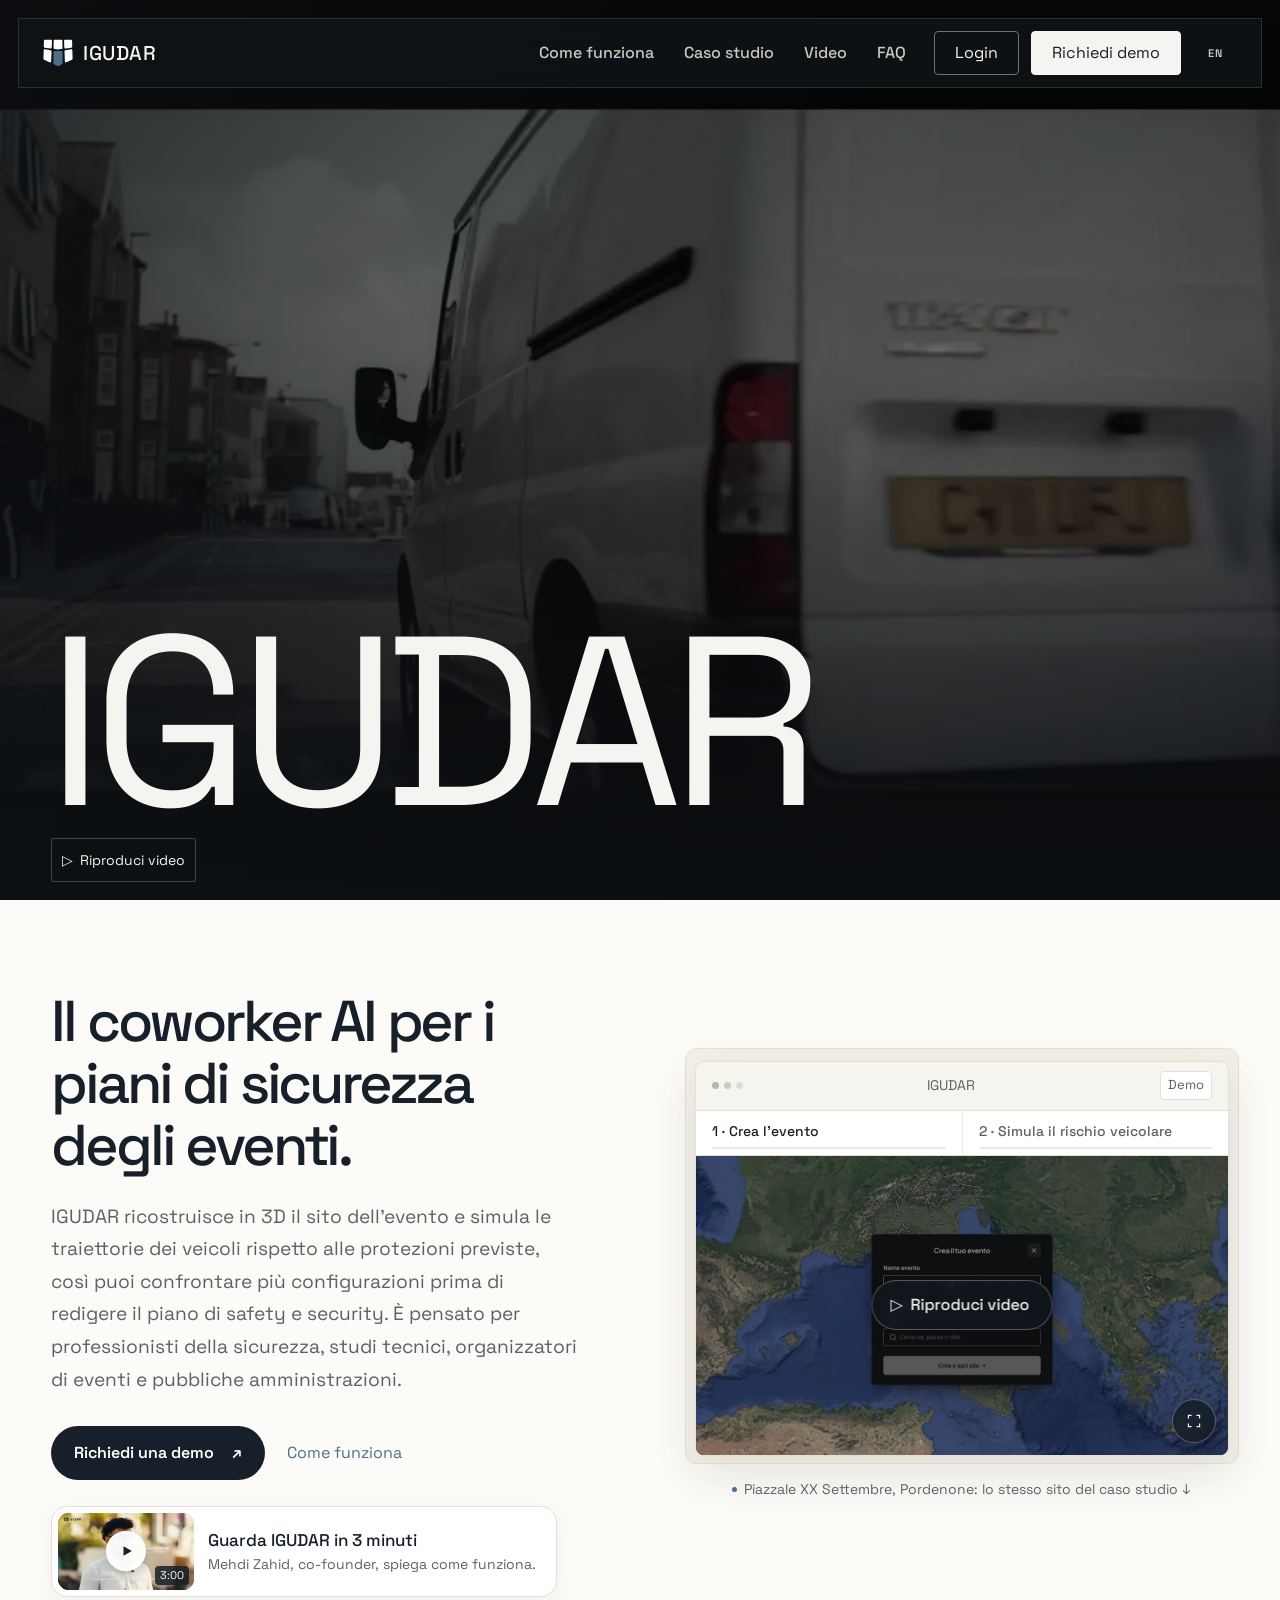
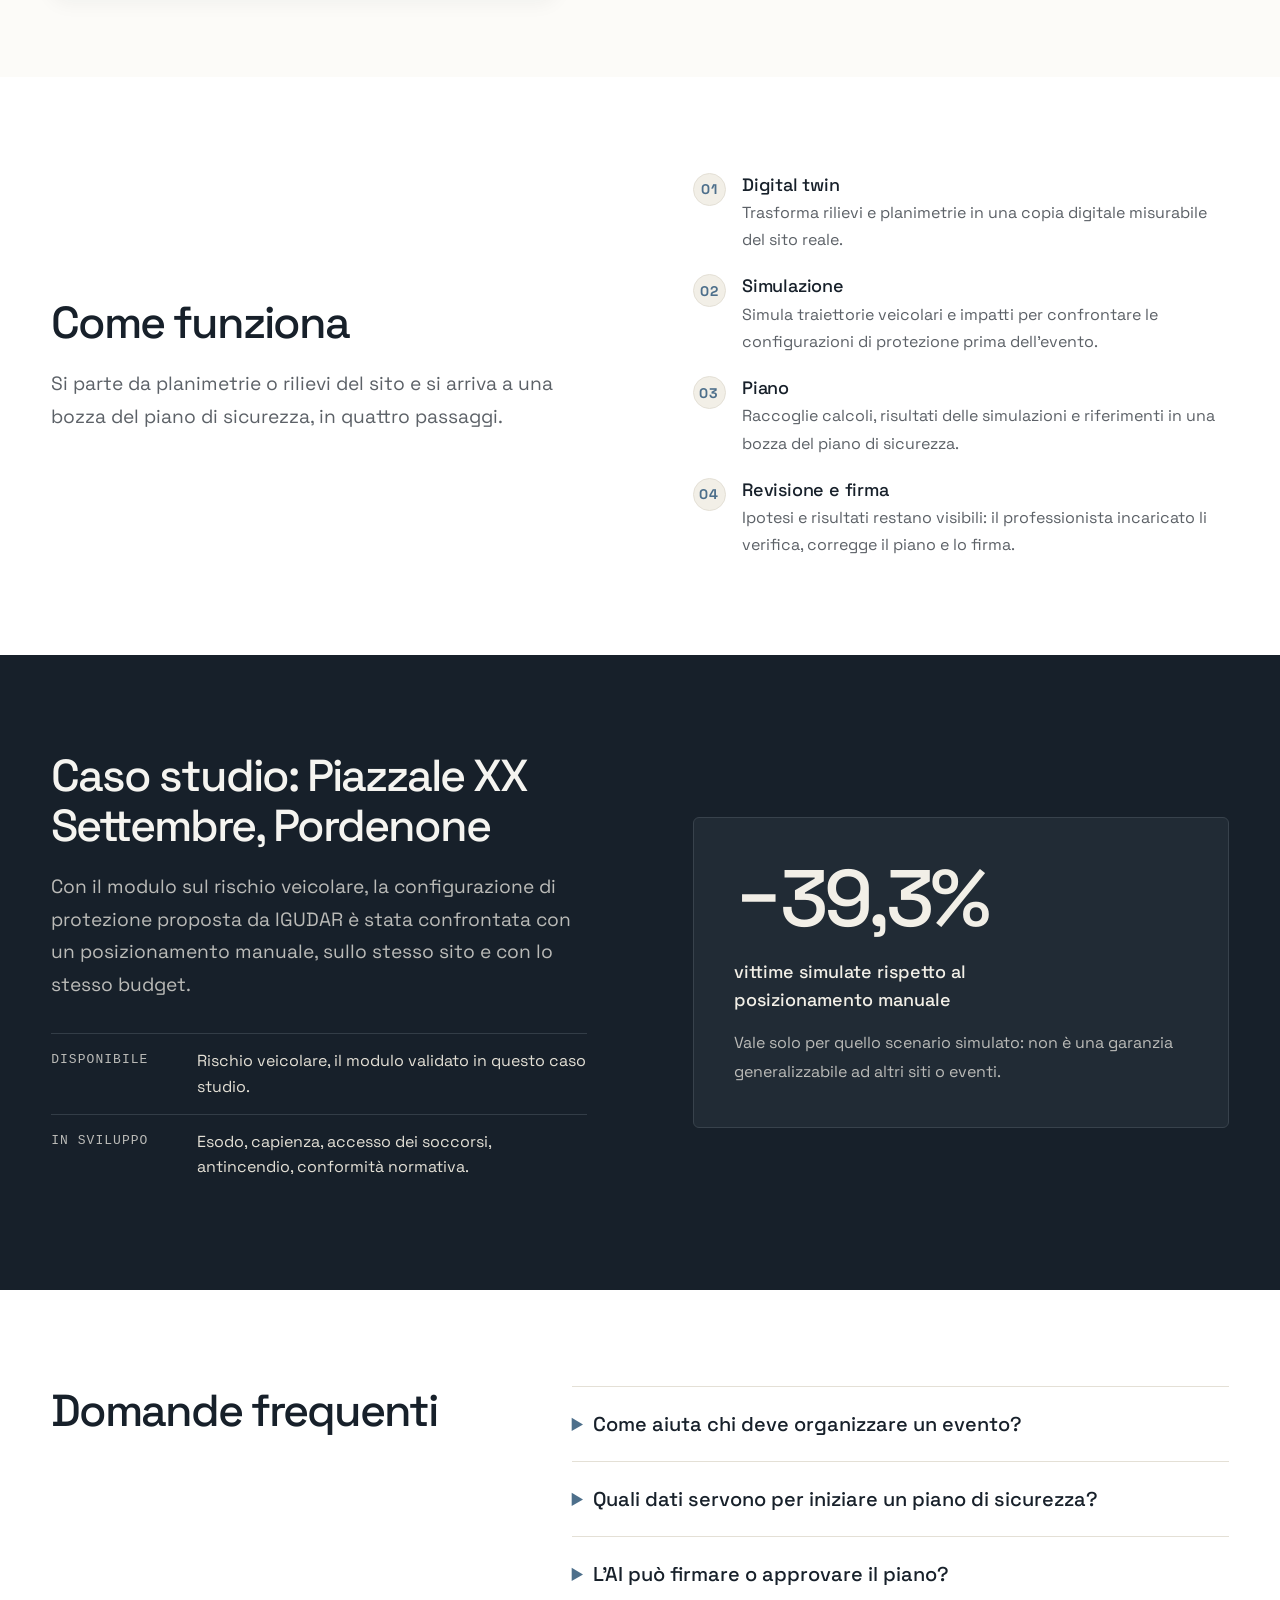
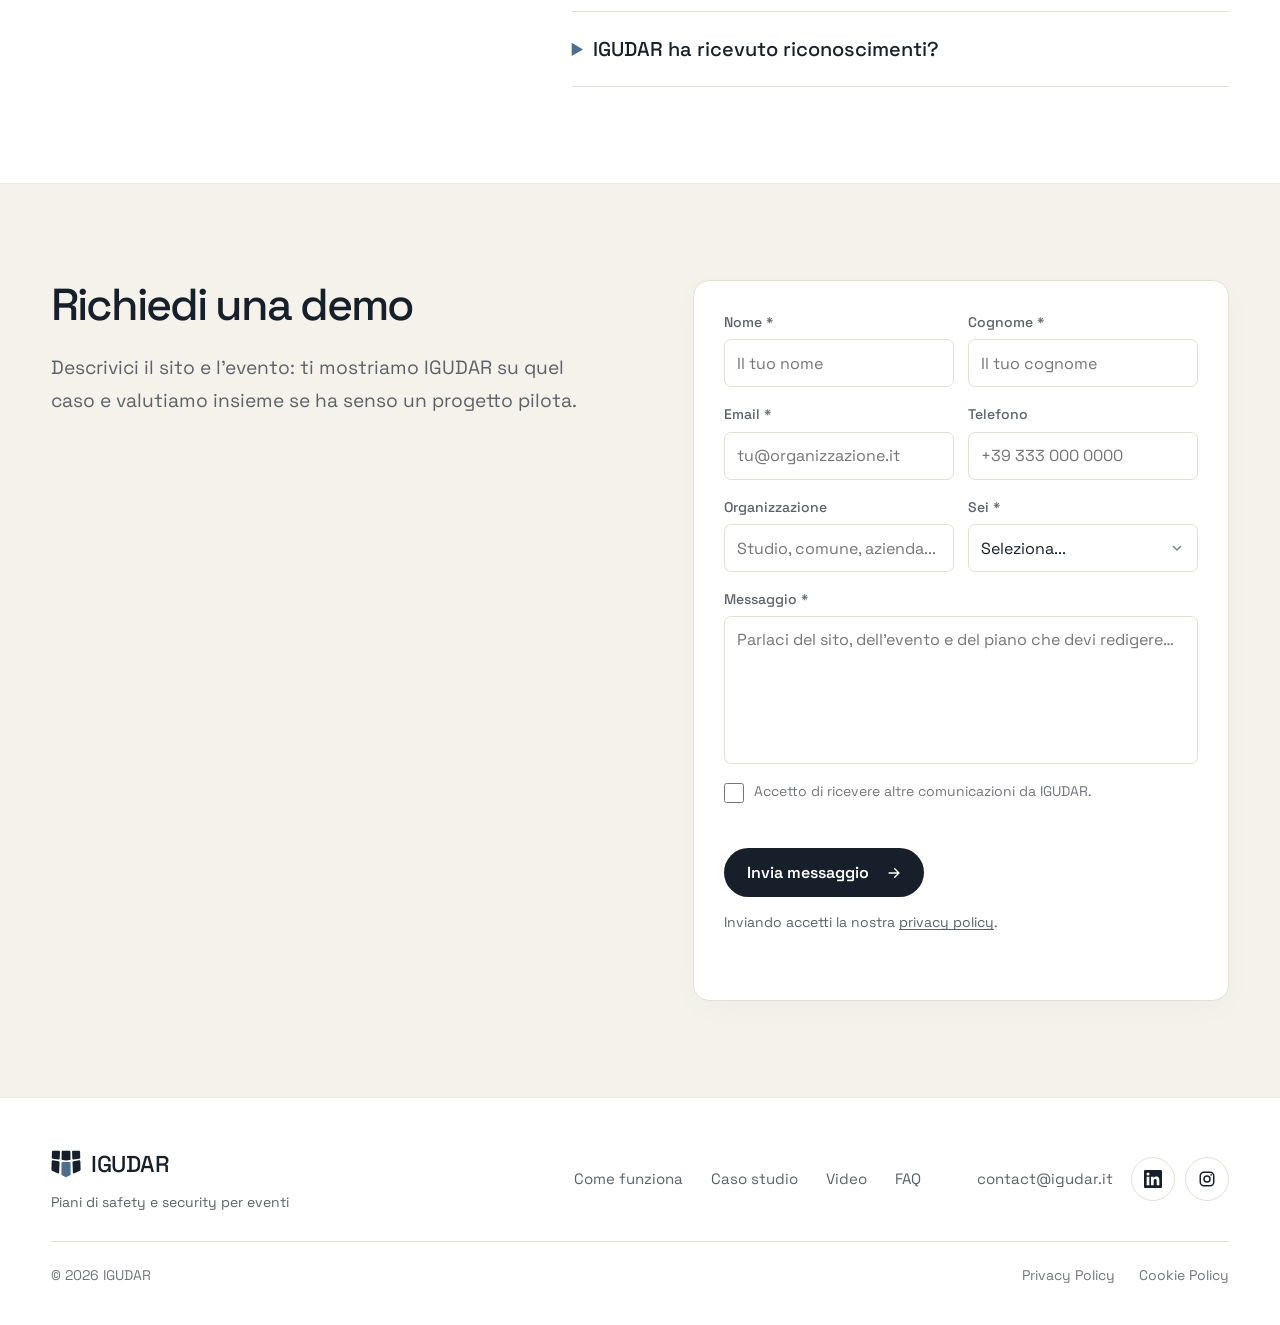
==== commit 3e1d0a20: "feat: major fix" ====
--- a/index.html
+++ b/index.html
@@ -41,7 +41,7 @@
         rel="stylesheet">
     <link rel="preload" as="image" href="assets/intro-poster.webp" fetchpriority="high">
     <link rel="stylesheet" href="style.css?v=20261012-palette">
-    <link rel="stylesheet" href="landing.css?v=20261012-teaser3">
+    <link rel="stylesheet" href="landing.css?v=20261012-footer2">
     <script src="media.js?v=20260926-demo" defer></script>
 
     <script type="application/ld+json">
@@ -76,7 +76,67 @@
       "areaServed": {
         "@type": "Country",
         "name": "Italy"
-      }
+      },
+      "founder": [
+        {
+          "@type": "Person",
+          "name": "Mehdi Zahid",
+          "jobTitle": "Co-founder"
+        },
+        {
+          "@type": "Person",
+          "name": "Oussama Zahid",
+          "jobTitle": "Co-founder"
+        }
+      ],
+      "award": [
+        "Start Cup Udine 2026 – primo premio categoria ICT (Università degli Studi di Udine, 7 ottobre 2026)",
+        "Selezionata per la finale del Premio Nazionale per l’Innovazione (PNI) 2026, Bari, 3–4 dicembre 2026"
+      ],
+      "knowsAbout": [
+        "piani di safety e security per eventi",
+        "sicurezza di manifestazioni pubbliche",
+        "rischio veicolare",
+        "protezioni perimetrali e barriere antisfondamento",
+        "digital twin 3D",
+        "simulazione"
+      ],
+      "subjectOf": [
+        {
+          "@id": "https://igudar.it/video/#video"
+        },
+        {
+          "@type": "NewsArticle",
+          "headline": "Start Cup Udine 2026, premiati otto progetti: e-bike, sicurezza piazze e acqua dall’aria",
+          "url": "https://www.nordest24.it/start-cup-udine-2026-vincitori-progetti-premiati",
+          "publisher": {
+            "@type": "Organization",
+            "name": "Nordest24"
+          }
+        },
+        {
+          "@type": "NewsArticle",
+          "headline": "Udine, idee d’impresa in vetrina all’ateneo: otto progetti premiati alla Start Cup",
+          "url": "https://primafriuli.it/udine-idee-dimpresa-in-vetrina-allateneo-otto-progetti-premiati-alla-start-cup",
+          "publisher": {
+            "@type": "Organization",
+            "name": "Prima Friuli"
+          }
+        },
+        {
+          "@type": "NewsArticle",
+          "headline": "Start Cup Udine premia progetti imprenditoriali ideati da studenti, ricercatori e docenti",
+          "url": "https://www.ilpais.it/2026/10/08/start-cup-udine-premia-progetti-imprenditoriali-ideati-da-studenti-ricercatori-e-docenti/",
+          "publisher": {
+            "@type": "Organization",
+            "name": "Il Paîs"
+          }
+        }
+      ],
+      "sameAs": [
+        "https://www.linkedin.com/company/igudar-technologies/",
+        "https://www.instagram.com/igudar.ai/"
+      ]
     },
     {
       "@type": "SoftwareApplication",
@@ -86,6 +146,16 @@
       "operatingSystem": "Web",
       "url": "https://igudar.it/#platform",
       "description": "IGUDAR aiuta a preparare i piani di safety e security per eventi: modello 3D del sito e simulazione del rischio veicolare. Il professionista incaricato verifica e firma il piano.",
+      "featureList": [
+        "Digital twin 3D misurabile del sito a partire da rilievi e planimetrie",
+        "Simulazione delle traiettorie e degli impatti dei veicoli contro le protezioni previste",
+        "Confronto tra configurazioni di protezione prima dell’evento",
+        "Bozza del piano con calcoli, risultati e riferimenti, verificata e firmata dal professionista incaricato"
+      ],
+      "audience": {
+        "@type": "Audience",
+        "audienceType": "Professionisti della sicurezza, studi tecnici, organizzatori di eventi, pubbliche amministrazioni"
+      },
       "brand": {
         "@id": "https://igudar.it/#organization"
       },
@@ -100,6 +170,11 @@
       "name": "IGUDAR | AI per sicurezza eventi, piani safety e security",
       "description": "IGUDAR aiuta a preparare i piani di safety e security per eventi: modello 3D del sito e simulazione del rischio veicolare. Il professionista incaricato verifica e firma il piano.",
       "inLanguage": "it-IT",
+      "dateModified": "2026-10-12",
+      "primaryImageOfPage": {
+        "@type": "ImageObject",
+        "url": "https://igudar.it/assets/og-cover.png"
+      },
       "isPartOf": {
         "@id": "https://igudar.it/#website"
       },
@@ -137,6 +212,14 @@
           "acceptedAnswer": {
             "@type": "Answer",
             "text": "No. IGUDAR supporta l’analisi e la stesura del piano di sicurezza. Il professionista incaricato verifica dati, ipotesi, risultati e requisiti applicabili, e firma il piano sotto la propria responsabilità."
+          }
+        },
+        {
+          "@type": "Question",
+          "name": "IGUDAR ha ricevuto riconoscimenti?",
+          "acceptedAnswer": {
+            "@type": "Answer",
+            "text": "Sì. IGUDAR ha vinto il primo premio della categoria ICT a Start Cup Udine 2026, la competizione per idee d’impresa dell’Università degli Studi di Udine (premiazione del 7 ottobre 2026). Con questo risultato è tra i quattro progetti selezionati dall’ateneo per la finale del Premio Nazionale per l’Innovazione (PNI), a Bari il 3 e 4 dicembre 2026."
           }
         }
       ]
@@ -258,7 +341,7 @@
                             });
                         }, 500);
                     })();
-                </script><div class="cinematic-aside"><p data-it="Digital twin 3D e simulazione del rischio veicolare per eventi in spazi pubblici." data-en="3D digital twins and vehicle-risk simulation for events in public spaces.">Digital twin 3D e simulazione del rischio veicolare per eventi in spazi pubblici.</p><a href="#hero-title" data-it="GUARDA LA DEMO ↓" data-en="WATCH THE DEMO ↓">GUARDA LA DEMO ↓</a></div></div>
+                </script></div>
         </section>
 
     <section class="landing-hero" aria-labelledby="hero-title">
@@ -365,6 +448,7 @@
 <details><summary data-it="Come aiuta chi deve organizzare un evento?" data-en="How does it help event organisers?">Come aiuta chi deve organizzare un evento?</summary><p data-it="IGUDAR supporta la pianificazione della sicurezza di manifestazioni, concerti ed eventi in spazi pubblici: ricostruisce il sito, analizza il rischio veicolare e ti permette di confrontare, insieme al professionista incaricato, diverse configurazioni di protezione. Non è una piattaforma di biglietteria né di gestione degli inviti." data-en="IGUDAR supports safety planning for public gatherings, concerts and other events in public spaces: it rebuilds the site, analyses vehicle risk and lets you compare protection layouts together with the appointed professional. It is not a ticketing or invitation-management platform.">IGUDAR supporta la pianificazione della sicurezza di manifestazioni, concerti ed eventi in spazi pubblici: ricostruisce il sito, analizza il rischio veicolare e ti permette di confrontare, insieme al professionista incaricato, diverse configurazioni di protezione. Non è una piattaforma di biglietteria né di gestione degli inviti.</p></details>
 <details><summary data-it="Quali dati servono per iniziare un piano di sicurezza?" data-en="What data is needed to start a safety plan?">Quali dati servono per iniziare un piano di sicurezza?</summary><p data-it="Per una prima valutazione, porta una planimetria o un rilievo del sito e descrivi l’evento, gli accessi, i vincoli e le configurazioni da confrontare. Il team IGUDAR verifica con te i dati necessari per il caso specifico." data-en="For an initial assessment, bring a site plan or survey and describe the event, access points, constraints and layouts to compare. The IGUDAR team reviews the data needed for your specific case with you.">Per una prima valutazione, porta una planimetria o un rilievo del sito e descrivi l’evento, gli accessi, i vincoli e le configurazioni da confrontare. Il team IGUDAR verifica con te i dati necessari per il caso specifico.</p></details>
 <details><summary data-it="L’AI può firmare o approvare il piano?" data-en="Can the AI sign or approve the plan?">L’AI può firmare o approvare il piano?</summary><p data-it="No. IGUDAR supporta l’analisi e la stesura del piano di sicurezza. Il professionista incaricato verifica dati, ipotesi, risultati e requisiti applicabili, e firma il piano sotto la propria responsabilità." data-en="No. IGUDAR supports the analysis and the drafting of the safety plan. The appointed professional checks the data, assumptions, results and applicable requirements, and signs the plan under their own responsibility.">No. IGUDAR supporta l’analisi e la stesura del piano di sicurezza. Il professionista incaricato verifica dati, ipotesi, risultati e requisiti applicabili, e firma il piano sotto la propria responsabilità.</p></details>
+<details><summary data-it="IGUDAR ha ricevuto riconoscimenti?" data-en="Has IGUDAR received any awards?">IGUDAR ha ricevuto riconoscimenti?</summary><p data-it="Sì. IGUDAR ha vinto il primo premio della categoria ICT a Start Cup Udine 2026, la competizione per idee d’impresa dell’Università degli Studi di Udine (premiazione del 7 ottobre 2026). Con questo risultato è tra i quattro progetti selezionati dall’ateneo per la finale del Premio Nazionale per l’Innovazione (PNI), a Bari il 3 e 4 dicembre 2026." data-en="Yes. IGUDAR won first prize in the ICT category at Start Cup Udine 2026, the University of Udine business-idea competition (award ceremony on 7 October 2026). It is one of the four projects the university selected for the final of the Italian National Innovation Award (Premio Nazionale per l’Innovazione, PNI), held in Bari on 3–4 December 2026.">Sì. IGUDAR ha vinto il primo premio della categoria ICT a Start Cup Udine 2026, la competizione per idee d’impresa dell’Università degli Studi di Udine (premiazione del 7 ottobre 2026). Con questo risultato è tra i quattro progetti selezionati dall’ateneo per la finale del Premio Nazionale per l’Innovazione (PNI), a Bari il 3 e 4 dicembre 2026.</p></details>
 </div></div></section>
 
     <!-- CTA -->
@@ -479,17 +563,31 @@
 
     <!-- FOOTER -->
     <footer class="footer">
-        <div class="container footer-inner">
+        <div class="container footer-grid">
             <div class="footer-brand">
                 <a class="nav-logo" href="#main" aria-label="IGUDAR"><img class="nav-mark" src="assets/igudar-mark-light.svg" width="30" height="30" alt=""><span class="logo-text">IGUDAR</span></a>
                 <div class="footer-sub" data-it="Piani di safety e security per eventi" data-en="Safety and security plans for events">Piani di safety e security per eventi</div>
             </div>
-            <div class="footer-links"><a href="#platform" data-it="Come funziona" data-en="How it works">Come funziona</a><a href="#method" data-it="Caso studio" data-en="Case study">Caso studio</a><a href="video/" data-it="Video" data-en="Video">Video</a><a href="#faq" data-it="FAQ" data-en="FAQ">FAQ</a>
+            <nav class="footer-nav" aria-label="Link del sito" data-aria-it="Link del sito" data-aria-en="Site links">
+                <a href="#platform" data-it="Come funziona" data-en="How it works">Come funziona</a>
+                <a href="#method" data-it="Caso studio" data-en="Case study">Caso studio</a>
+                <a href="video/" data-it="Video" data-en="Video">Video</a>
+                <a href="#faq" data-it="FAQ" data-en="FAQ">FAQ</a>
+            </nav>
+            <div class="footer-contact">
+                <a class="footer-mail" href="mailto:contact@igudar.it">contact@igudar.it</a>
+                <div class="footer-social">
+                    <a href="https://www.linkedin.com/company/igudar-technologies/" rel="me noopener" target="_blank" aria-label="IGUDAR su LinkedIn" data-aria-it="IGUDAR su LinkedIn" data-aria-en="IGUDAR on LinkedIn"><svg viewBox="0 0 24 24" width="18" height="18" fill="currentColor" aria-hidden="true"><path d="M20.45 20.45h-3.55v-5.57c0-1.33-.03-3.04-1.85-3.04-1.86 0-2.14 1.45-2.14 2.94v5.67H9.35V9h3.41v1.56h.05c.48-.9 1.64-1.85 3.37-1.85 3.6 0 4.27 2.37 4.27 5.46v6.28ZM5.34 7.43a2.06 2.06 0 1 1 0-4.13 2.06 2.06 0 0 1 0 4.13ZM7.12 20.45H3.56V9h3.56v11.45ZM22.22 0H1.77C.79 0 0 .77 0 1.73v20.54C0 23.23.79 24 1.77 24h20.45c.98 0 1.78-.77 1.78-1.73V1.73C24 .77 23.2 0 22.22 0Z"/></svg></a>
+                    <a href="https://www.instagram.com/igudar.ai/" rel="me noopener" target="_blank" aria-label="IGUDAR su Instagram" data-aria-it="IGUDAR su Instagram" data-aria-en="IGUDAR on Instagram"><svg viewBox="0 0 24 24" width="18" height="18" fill="none" stroke="currentColor" stroke-width="2" aria-hidden="true"><rect x="3" y="3" width="18" height="18" rx="5"/><circle cx="12" cy="12" r="4"/><circle cx="17.5" cy="6.5" r="1.1" fill="currentColor" stroke="none"/></svg></a>
+                </div>
+            </div>
+        </div>
+        <div class="container footer-bottom">
+            <div class="footer-copy">&copy; 2026 IGUDAR</div>
+            <div class="footer-legal">
                 <a href="privacy-policy.html" data-en="Privacy Policy" data-it="Privacy Policy">Privacy Policy</a>
                 <a href="cookie-policy.html" data-en="Cookie Policy" data-it="Cookie Policy">Cookie Policy</a>
-                <a href="mailto:contact@igudar.it">contact@igudar.it</a>
-            </div>
-            <div class="footer-copy">&copy; 2026 IGUDAR</div>
+            </div>
         </div>
     </footer>
 
--- a/landing.css
+++ b/landing.css
@@ -440,3 +440,31 @@
 @media (prefers-reduced-motion: reduce) {
     .hybrid-page .nav, .media-chapter, .light-page .media-stage .media-toggle, .light-page .media-stage .validation-expand { transition: none; }
 }
+
+/* Footer: logo | link | contatti e social, poi riga legale. In colonna su telefono. */
+.light-page .footer { padding: 48px 0 28px; }
+.footer-grid { display: grid; grid-template-columns: minmax(0, 1fr) auto auto; align-items: center; gap: 24px 56px; }
+.footer-grid .footer-brand { gap: 8px; align-items: flex-start; text-align: left; }
+.footer-nav { display: flex; flex-wrap: wrap; gap: 4px 28px; }
+.footer-nav a, .footer-legal a, .footer-mail { display: inline-flex; align-items: center; min-height: 44px; color: #5c6167; font-size: 15px; text-decoration: none; white-space: nowrap; }
+.footer-nav a:hover, .footer-legal a:hover, .footer-mail:hover { color: var(--ink); }
+.footer-contact { display: flex; align-items: center; gap: 18px; }
+.footer-social { display: flex; gap: 10px; }
+.footer-social a { display: grid; place-items: center; width: 44px; height: 44px; border: 1px solid #e4e0d6; border-radius: 50%; color: var(--ink); transition: background-color .15s, border-color .15s, color .15s; }
+.footer-social a:hover { background: var(--ink); border-color: var(--ink); color: #fff; }
+.footer-bottom { display: flex; flex-wrap: wrap; align-items: center; justify-content: space-between; gap: 0 24px; margin-top: 28px; padding-top: 0; background: linear-gradient(#e4e0d6, #e4e0d6) top / 100% 1px no-repeat content-box; }
+.footer-bottom > * { padding-top: 12px; }
+.light-page .footer-bottom .footer-copy { color: #73767a; font-size: 14px; }
+.footer-legal { display: flex; flex-wrap: wrap; gap: 0 24px; }
+.footer-legal a { font-size: 14px; color: #73767a; }
+@media (max-width: 1000px) {
+    .footer-grid { grid-template-columns: minmax(0, 1fr) auto; }
+    .footer-nav { grid-column: 1 / -1; grid-row: 2; }
+}
+@media (max-width: 640px) {
+    .light-page .footer { padding: 40px 0 96px; }
+    .footer-grid { grid-template-columns: 1fr; gap: 20px; }
+    .footer-nav { grid-row: auto; gap: 0 22px; }
+    .footer-contact { flex-wrap: wrap; justify-content: space-between; gap: 12px; }
+    .footer-bottom { margin-top: 20px; }
+}
